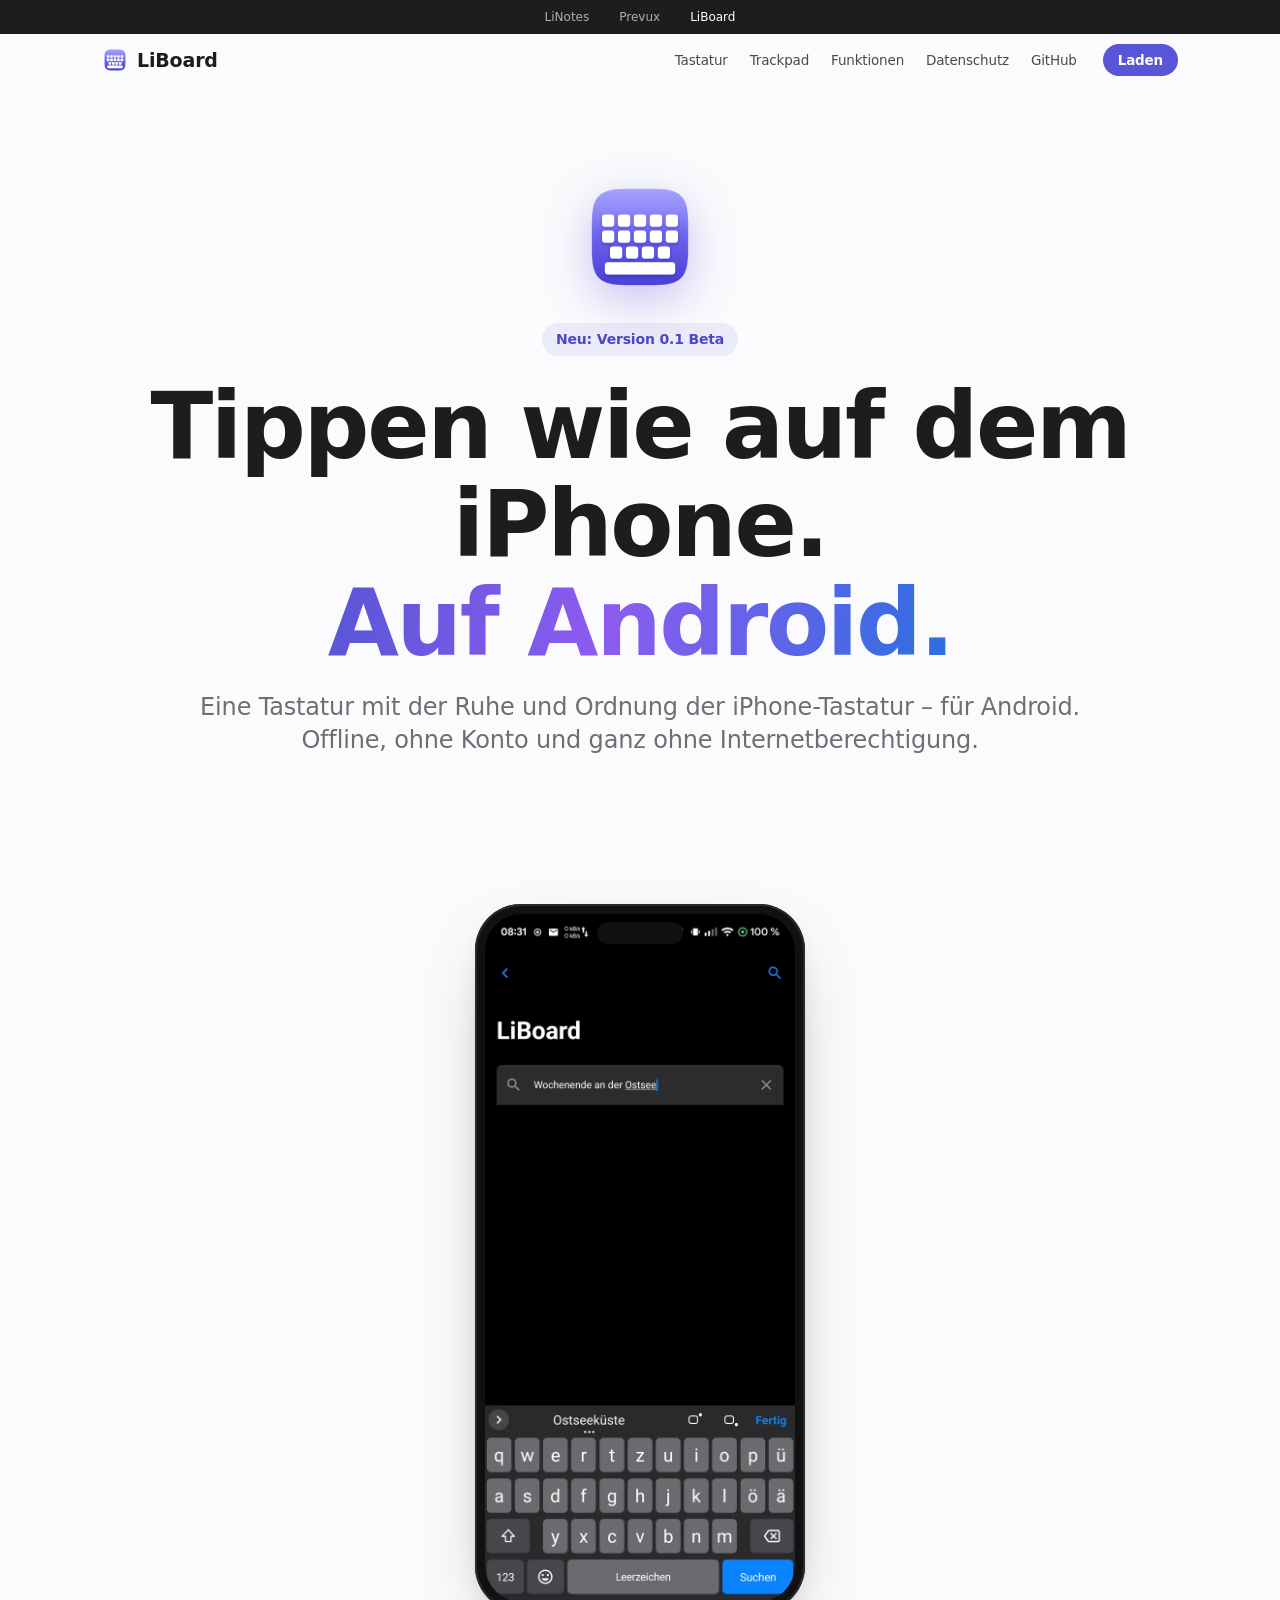
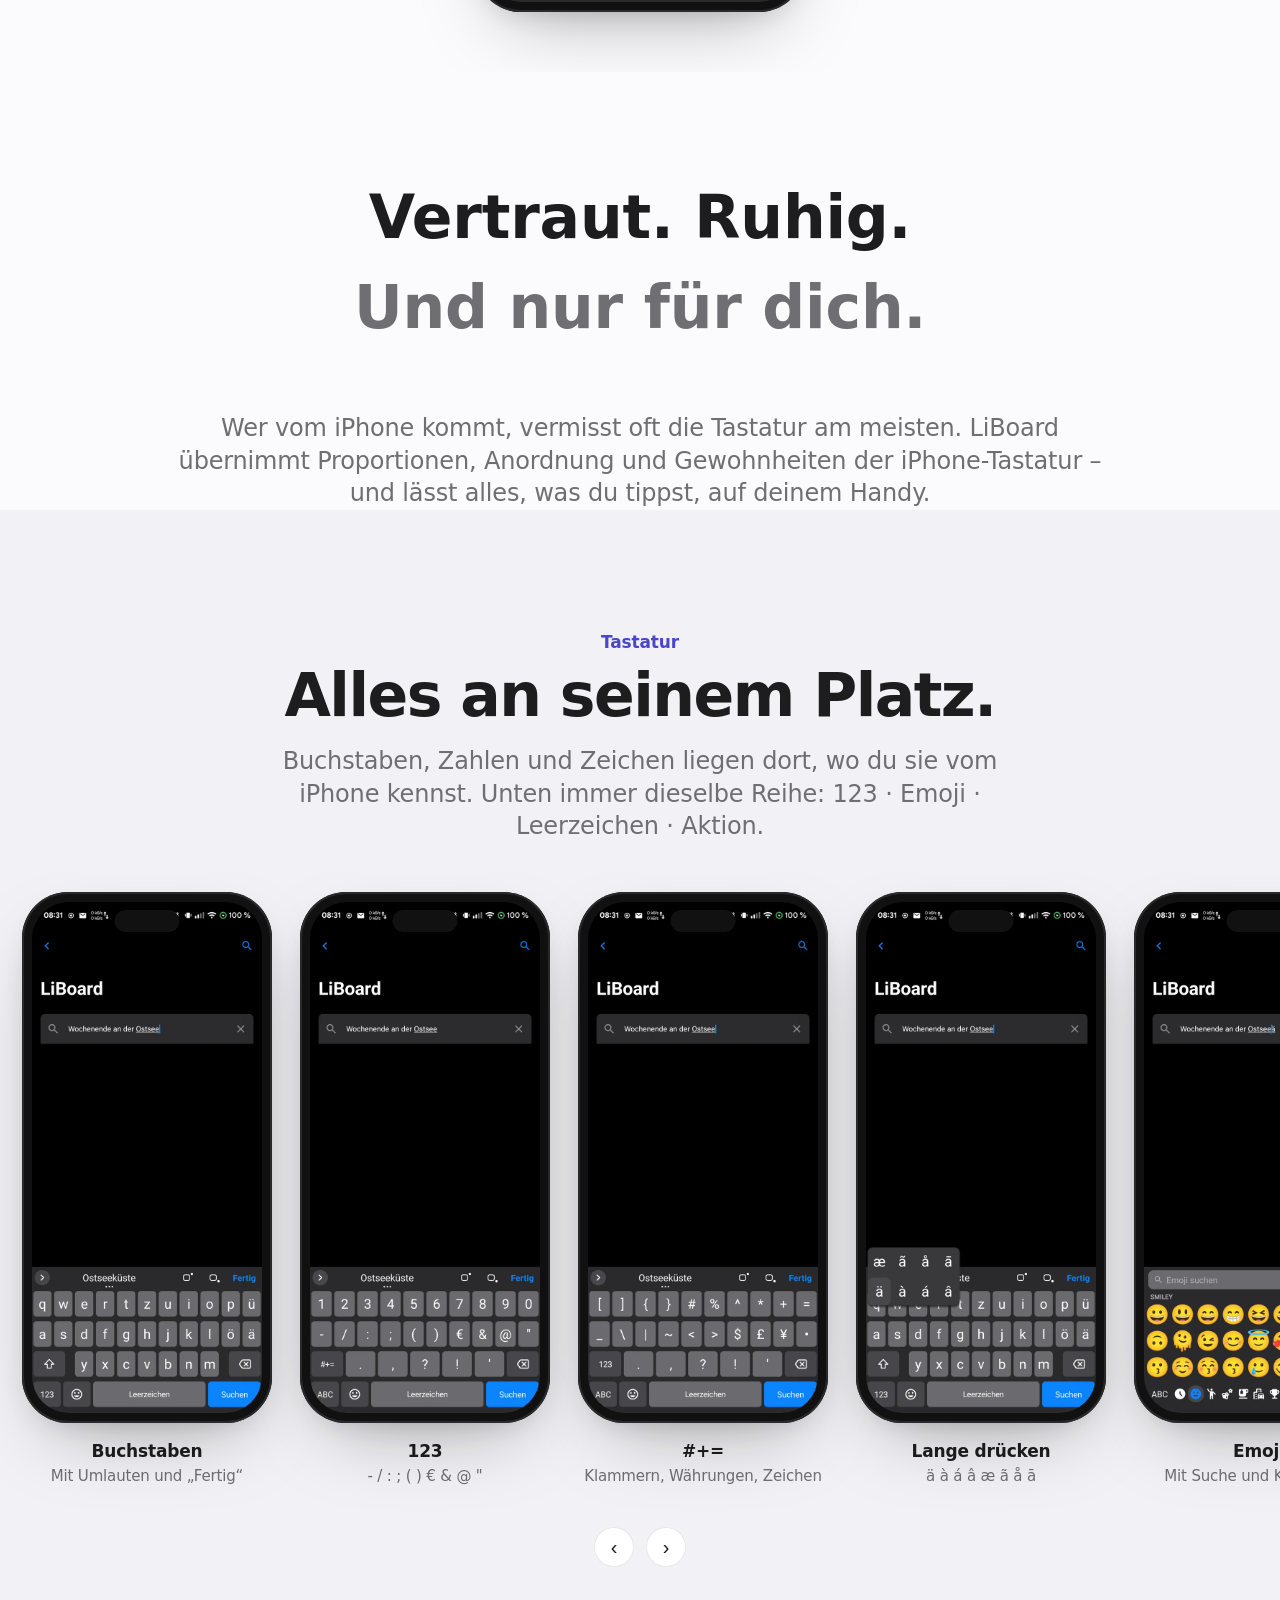
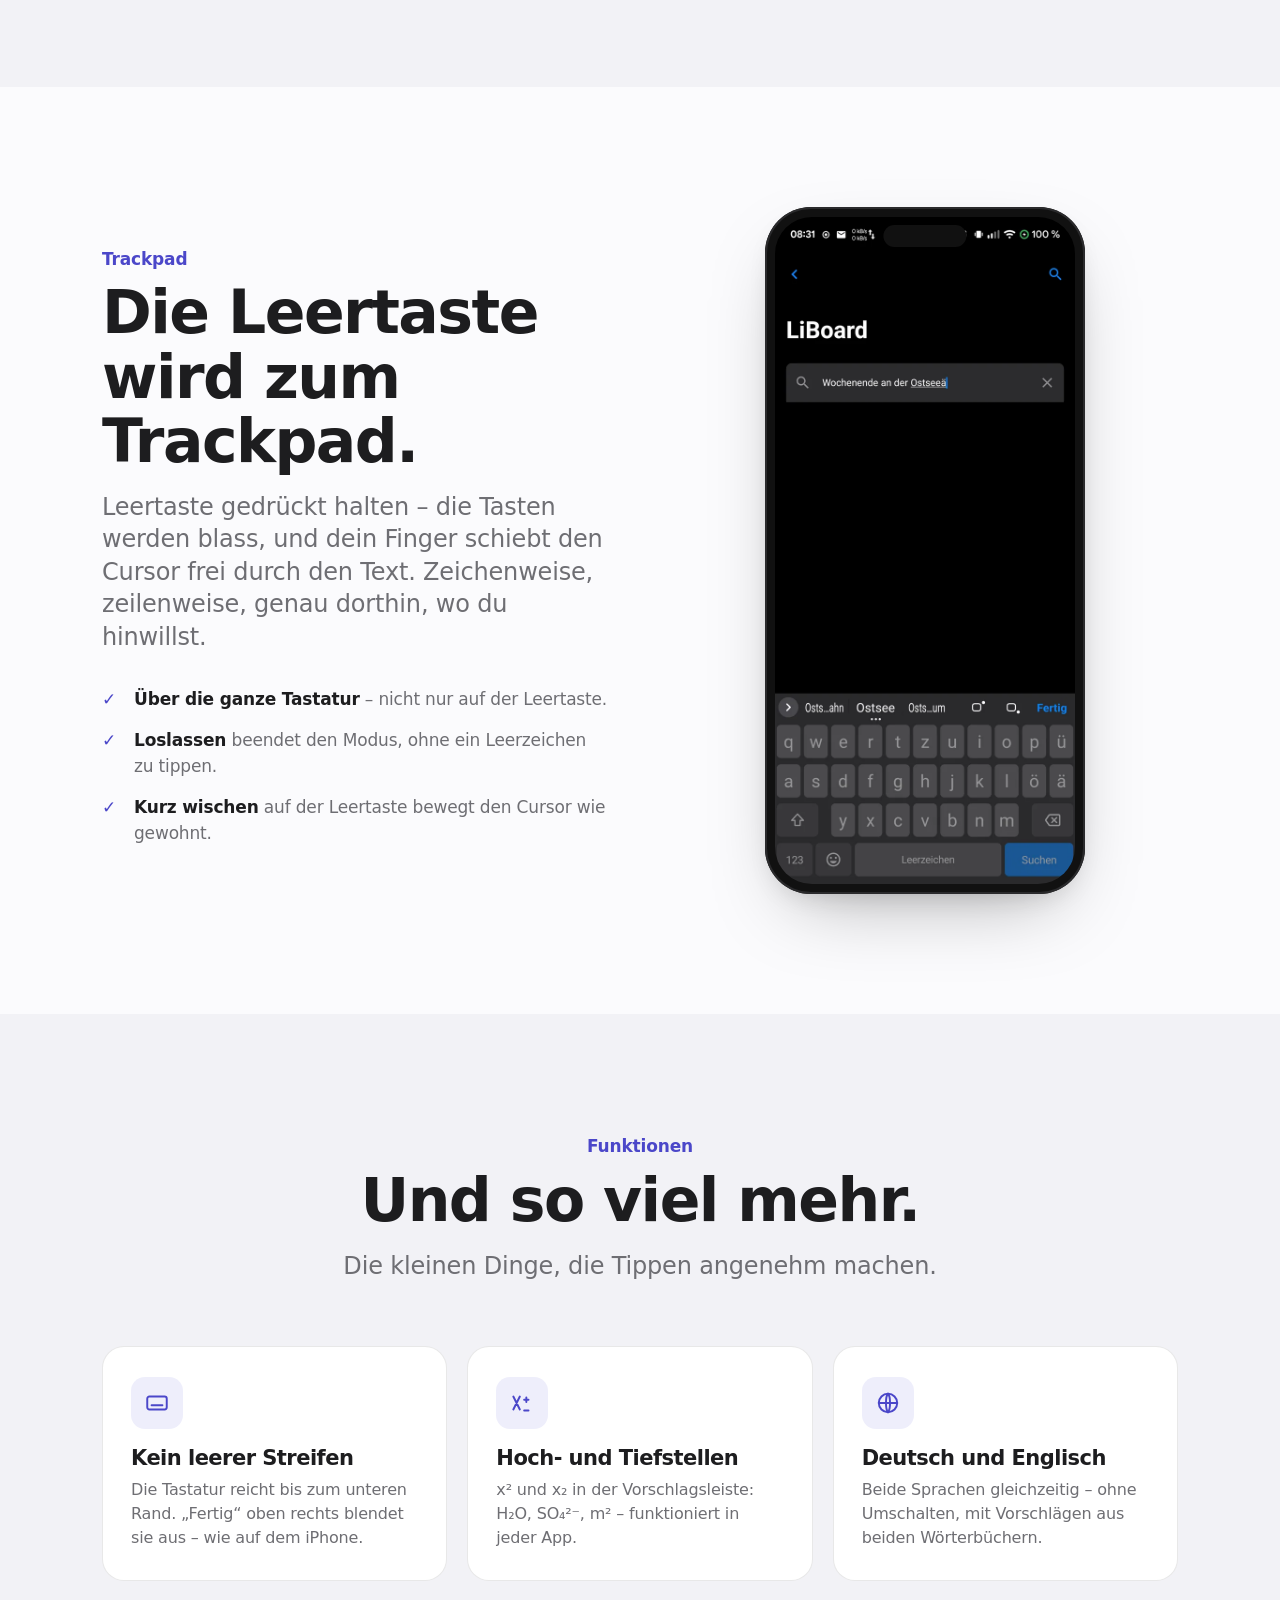
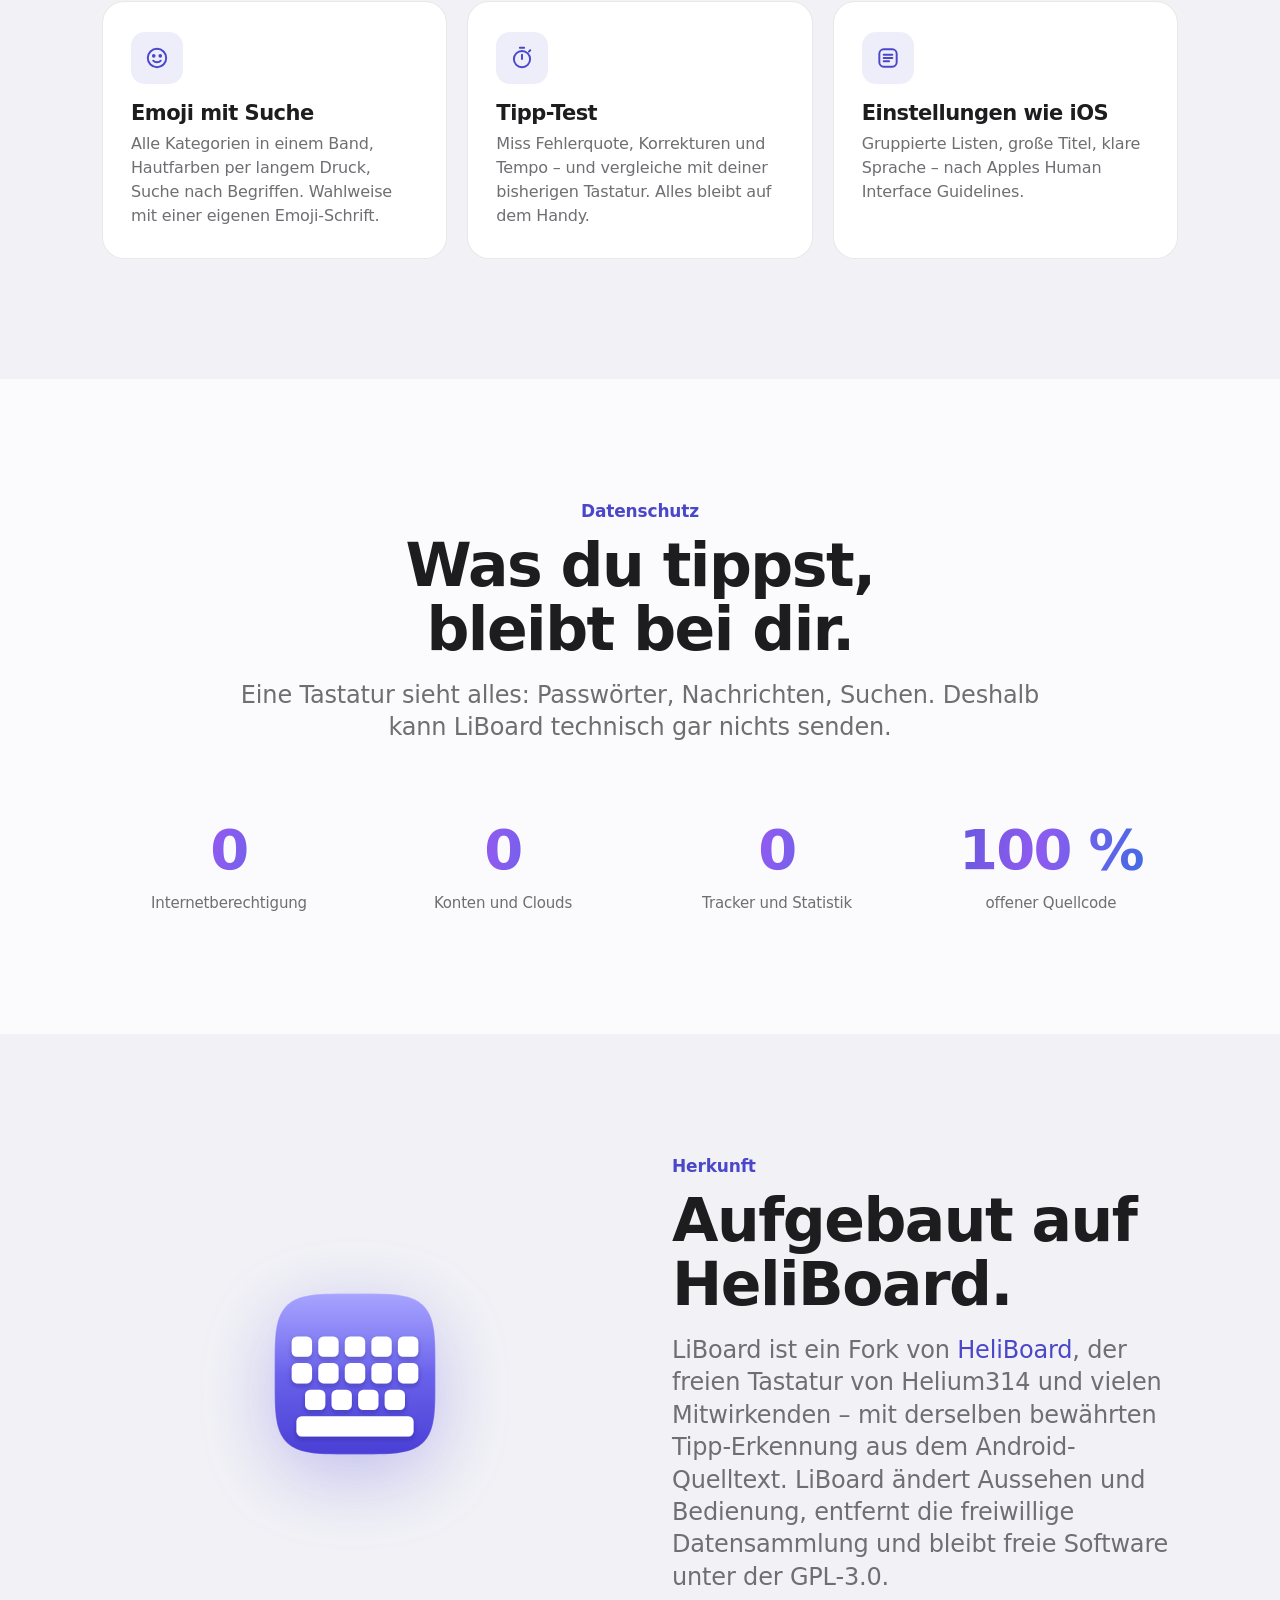
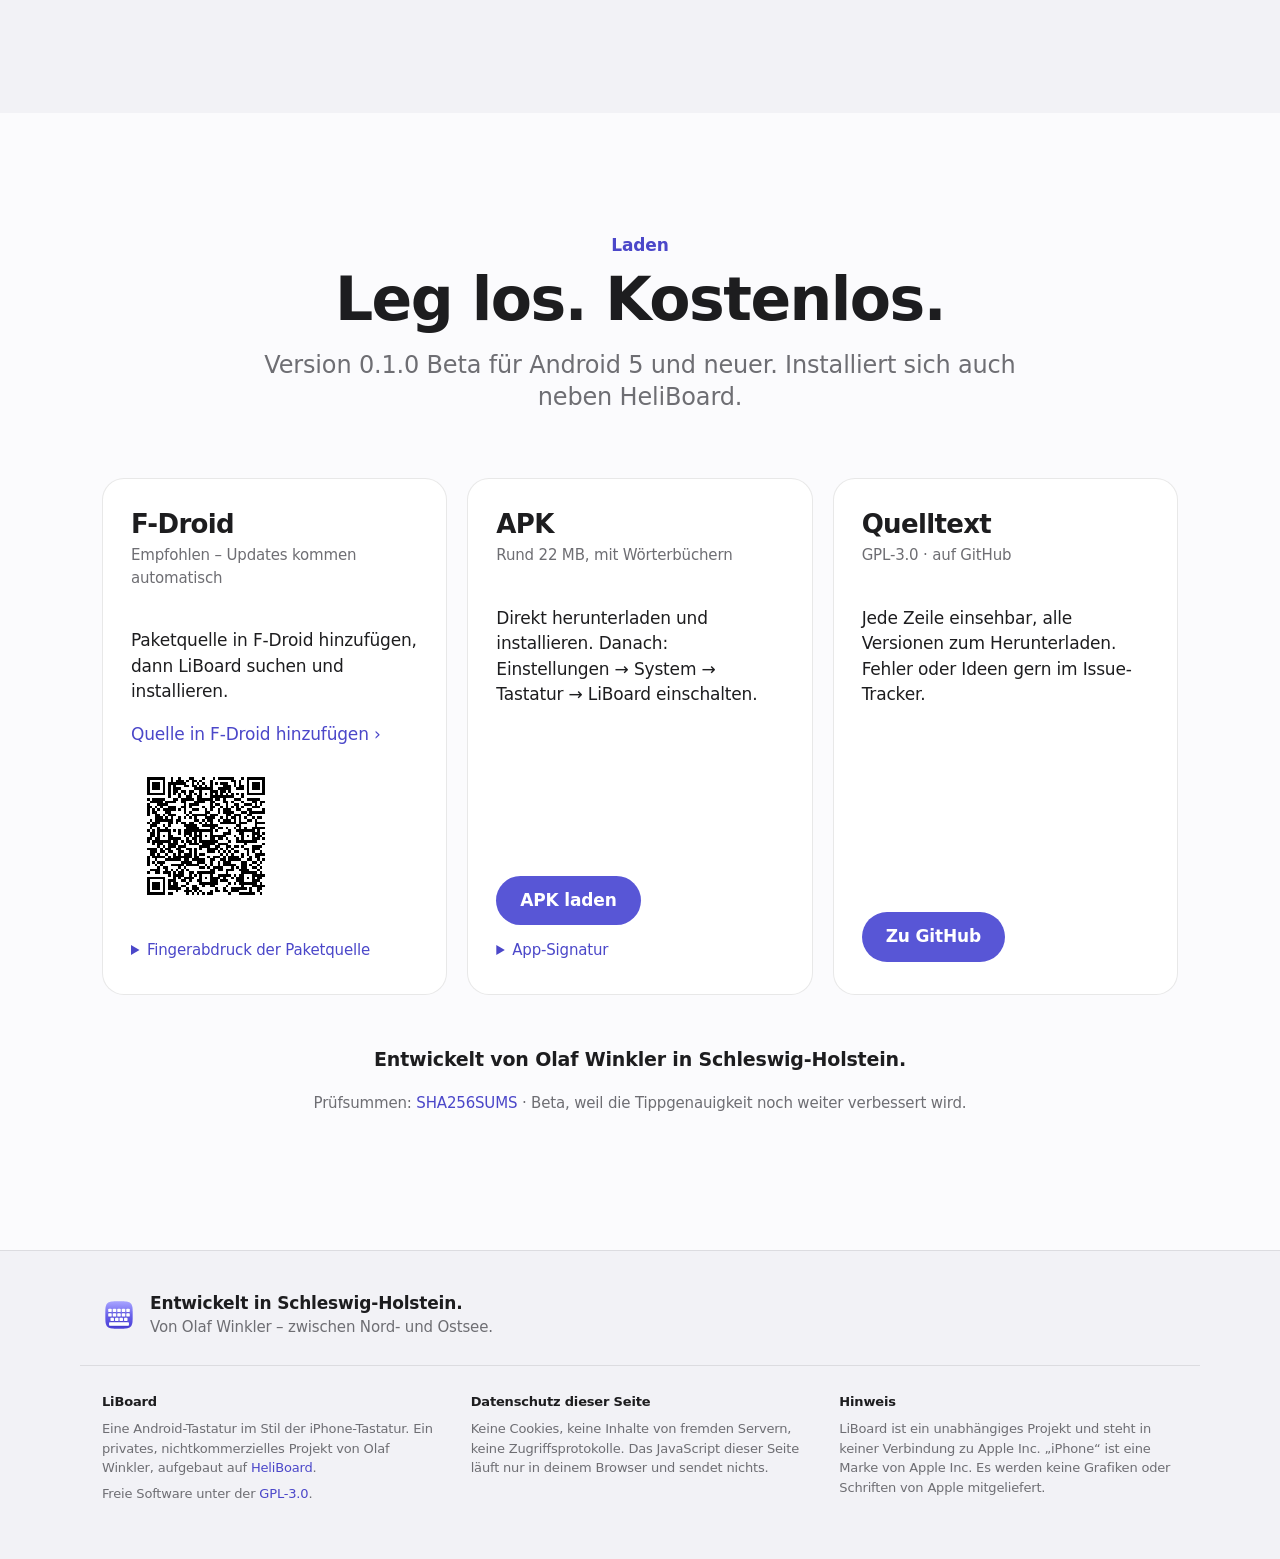
==== homepage/index.html @ 36385aca "Homepage liboard.goip.de im Stil von LiNotes/Prevux (App-Leiste, Karussell, Trackpad, Datenschutz, H" ====
<!doctype html>
<html lang="de">
<head>
<meta charset="utf-8">
<meta name="viewport" content="width=device-width, initial-scale=1, viewport-fit=cover">
<title>LiBoard – Tippen wie auf dem iPhone. Auf Android.</title>
<meta name="description" content="LiBoard ist eine Android-Tastatur im Stil der iPhone-Tastatur: ruhige Tasten, viele Varianten, Leertaste als Trackpad – offline, ohne Konto und ohne Internetberechtigung. Aufgebaut auf HeliBoard.">
<link rel="icon" href="liboard.svg" type="image/svg+xml">
<link rel="stylesheet" href="site.css">
</head>
<body>

<div class="apps">
  <div class="wrap">
    <a href="https://linotes.goip.de/">LiNotes</a>
    <a href="https://prevux.goip.de/">Prevux</a>
    <a href="https://liboard.goip.de/" aria-current="page">LiBoard</a>
  </div>
</div>

<header class="nav">
  <div class="wrap">
    <a class="brand" href="#"><img src="liboard.svg" alt="">LiBoard</a>
    <nav class="links">
      <a href="#tastatur">Tastatur</a>
      <a href="#trackpad">Trackpad</a>
      <a href="#funktionen">Funktionen</a>
      <a href="#datenschutz">Datenschutz</a>
      <a href="https://github.com/veritasX1/LiBoard">GitHub</a>
    </nav>
    <a class="btn small cta" href="#laden">Laden</a>
  </div>
</header>

<main>

<!-- HERO -->
<section class="hero">
  <div class="wrap">
    <img class="app-icon reveal" src="liboard.svg" alt="LiBoard-Symbol" width="120" height="120">
    <span class="badge reveal">Neu: Version 0.1 Beta</span>
    <h1 class="display reveal d1">Tippen wie auf dem iPhone.<br><span class="gradient-text">Auf Android.</span></h1>
    <p class="lead reveal d2">Eine Tastatur mit der Ruhe und Ordnung der iPhone-Tastatur – für Android.<br>Offline, ohne Konto und ganz ohne Internetberechtigung.</p>
    <div class="actions reveal d3">
      <a class="btn" href="#laden">Kostenlos laden</a>
      <a class="btn ghost" href="#funktionen">Alle Funktionen</a>
    </div>
    <div class="solo-phone reveal">
      <div class="phone"><img src="img/abc.webp" alt="LiBoard mit Buchstaben, Vorschlagsleiste mit „Fertig“ und der unteren Reihe 123 · Emoji · Leerzeichen · Suchen" width="640" height="1422"></div>
    </div>
  </div>
</section>

<section class="wrap center" style="padding-top: 40px; max-width: 1000px">
  <p class="headline reveal">Vertraut. Ruhig.<br><span style="color: var(--muted)">Und nur für dich.</span></p>
  <p class="lead reveal d1">Wer vom iPhone kommt, vermisst oft die Tastatur am meisten. LiBoard übernimmt Proportionen, Anordnung und Gewohnheiten der iPhone-Tastatur – und lässt alles, was du tippst, auf deinem Handy.</p>
</section>

<!-- KEYBOARD PAGES -->
<section id="tastatur" class="alt">
  <div class="wrap section-head reveal" style="margin-bottom: 30px">
    <p class="eyebrow">Tastatur</p>
    <h2 class="headline">Alles an seinem Platz.</h2>
    <p class="lead">Buchstaben, Zahlen und Zeichen liegen dort, wo du sie vom iPhone kennst. Unten immer dieselbe Reihe: 123 · Emoji · Leerzeichen · Aktion.</p>
  </div>
  <div class="carousel" id="pages">
    <figure><div class="phone"><img src="img/abc.webp" alt="" loading="lazy"></div><figcaption>Buchstaben<span>Mit Umlauten und „Fertig“</span></figcaption></figure>
    <figure><div class="phone"><img src="img/num.webp" alt="" loading="lazy"></div><figcaption>123<span>- / : ; ( ) € &amp; @ "</span></figcaption></figure>
    <figure><div class="phone"><img src="img/sym.webp" alt="" loading="lazy"></div><figcaption>#+=<span>Klammern, Währungen, Zeichen</span></figcaption></figure>
    <figure><div class="phone"><img src="img/popup_a.webp" alt="" loading="lazy"></div><figcaption>Lange drücken<span>ä à á â æ ã å ā</span></figcaption></figure>
    <figure><div class="phone"><img src="img/emoji.webp" alt="" loading="lazy"></div><figcaption>Emoji<span>Mit Suche und Kategorien</span></figcaption></figure>
    <figure><div class="phone"><img src="img/settings.webp" alt="" loading="lazy"></div><figcaption>Einstellungen<span>Nach Apples Richtlinien</span></figcaption></figure>
  </div>
  <div class="carousel-nav" data-track="#pages"><button data-dir="-1" aria-label="Zurück">‹</button><button data-dir="1" aria-label="Weiter">›</button></div>
</section>

<!-- TRACKPAD -->
<section id="trackpad">
  <div class="wrap">
    <div class="split">
      <div class="reveal">
        <p class="eyebrow">Trackpad</p>
        <h2 class="headline">Die Leertaste<br>wird zum Trackpad.</h2>
        <p class="lead">Leertaste gedrückt halten – die Tasten werden blass, und dein Finger schiebt den Cursor frei durch den Text. Zeichenweise, zeilenweise, genau dorthin, wo du hinwillst.</p>
        <ul class="checks">
          <li><b>Über die ganze Tastatur</b> – nicht nur auf der Leertaste.</li>
          <li><b>Loslassen</b> beendet den Modus, ohne ein Leerzeichen zu tippen.</li>
          <li><b>Kurz wischen</b> auf der Leertaste bewegt den Cursor wie gewohnt.</li>
        </ul>
      </div>
      <div class="reveal d1" style="max-width: 320px; margin: 0 auto">
        <div class="phone"><img src="img/trackpad.webp" alt="Trackpad-Modus: die Tasten sind blass, der Cursor wird mit dem Finger bewegt" loading="lazy"></div>
      </div>
    </div>
  </div>
</section>

<!-- TILES -->
<section id="funktionen" class="alt">
  <div class="wrap">
    <div class="section-head reveal">
      <p class="eyebrow">Funktionen</p>
      <h2 class="headline">Und so viel mehr.</h2>
      <p class="lead">Die kleinen Dinge, die Tippen angenehm machen.</p>
    </div>
    <div class="tiles">
      <div class="tile reveal"><div class="icon"><svg viewBox="0 0 24 24" fill="none" stroke="currentColor" stroke-width="1.8" stroke-linecap="round" stroke-linejoin="round"><rect x="3" y="6" width="18" height="12" rx="2"/><path d="M7 14h10"/></svg></div><h3>Kein leerer Streifen</h3><p>Die Tastatur reicht bis zum unteren Rand. „Fertig“ oben rechts blendet sie aus – wie auf dem iPhone.</p></div>
      <div class="tile reveal d1"><div class="icon"><svg viewBox="0 0 24 24" fill="none" stroke="currentColor" stroke-width="1.8" stroke-linecap="round" stroke-linejoin="round"><path d="M4 18l6-12M10 18L4 6M14 9h4M16 7v4M14 19h4"/></svg></div><h3>Hoch- und Tiefstellen</h3><p>x² und x₂ in der Vorschlagsleiste: H₂O, SO₄²⁻, m² – funktioniert in jeder App.</p></div>
      <div class="tile reveal d2"><div class="icon"><svg viewBox="0 0 24 24" fill="none" stroke="currentColor" stroke-width="1.8" stroke-linecap="round" stroke-linejoin="round"><circle cx="12" cy="12" r="8.5"/><path d="M3.5 12h17M12 3.5c2.5 2.6 2.5 14.4 0 17M12 3.5c-2.5 2.6-2.5 14.4 0 17"/></svg></div><h3>Deutsch und Englisch</h3><p>Beide Sprachen gleichzeitig – ohne Umschalten, mit Vorschlägen aus beiden Wörterbüchern.</p></div>
      <div class="tile reveal"><div class="icon"><svg viewBox="0 0 24 24" fill="none" stroke="currentColor" stroke-width="1.8" stroke-linecap="round" stroke-linejoin="round"><circle cx="12" cy="12" r="8.5"/><path d="M8.5 14.5c1.8 2 5.2 2 7 0"/><circle cx="9" cy="10" r=".8" fill="currentColor"/><circle cx="15" cy="10" r=".8" fill="currentColor"/></svg></div><h3>Emoji mit Suche</h3><p>Alle Kategorien in einem Band, Hautfarben per langem Druck, Suche nach Begriffen. Wahlweise mit einer eigenen Emoji-Schrift.</p></div>
      <div class="tile reveal d1"><div class="icon"><svg viewBox="0 0 24 24" fill="none" stroke="currentColor" stroke-width="1.8" stroke-linecap="round" stroke-linejoin="round"><circle cx="12" cy="13" r="7.5"/><path d="M12 13V9M10 2.5h4M18.4 6.1l1.2-1.2"/></svg></div><h3>Tipp-Test</h3><p>Miss Fehlerquote, Korrekturen und Tempo – und vergleiche mit deiner bisherigen Tastatur. Alles bleibt auf dem Handy.</p></div>
      <div class="tile reveal d2"><div class="icon"><svg viewBox="0 0 24 24" fill="none" stroke="currentColor" stroke-width="1.8" stroke-linecap="round" stroke-linejoin="round"><rect x="4" y="4" width="16" height="16" rx="4"/><path d="M8 9h8M8 12h8M8 15h5"/></svg></div><h3>Einstellungen wie iOS</h3><p>Gruppierte Listen, große Titel, klare Sprache – nach Apples Human Interface Guidelines.</p></div>
    </div>
  </div>
</section>

<!-- PRIVACY -->
<section id="datenschutz">
  <div class="wrap">
    <div class="section-head reveal">
      <p class="eyebrow">Datenschutz</p>
      <h2 class="headline">Was du tippst,<br>bleibt bei dir.</h2>
      <p class="lead">Eine Tastatur sieht alles: Passwörter, Nachrichten, Suchen. Deshalb kann LiBoard technisch gar nichts senden.</p>
    </div>
    <div class="facts">
      <div class="reveal"><div class="num gradient-text">0</div><div class="lbl">Internetberechtigung</div></div>
      <div class="reveal d1"><div class="num gradient-text">0</div><div class="lbl">Konten und Clouds</div></div>
      <div class="reveal d2"><div class="num gradient-text">0</div><div class="lbl">Tracker und Statistik</div></div>
      <div class="reveal d3"><div class="num gradient-text">100 %</div><div class="lbl">offener Quellcode</div></div>
    </div>
  </div>
</section>

<!-- ORIGIN -->
<section class="alt">
  <div class="wrap">
    <div class="split reverse">
      <div class="reveal">
        <p class="eyebrow">Herkunft</p>
        <h2 class="headline">Aufgebaut auf<br>HeliBoard.</h2>
        <p class="lead">LiBoard ist ein Fork von <a href="https://github.com/HeliBorg/HeliBoard">HeliBoard</a>, der freien Tastatur von Helium314 und vielen Mitwirkenden – mit derselben bewährten Tipp-Erkennung aus dem Android-Quelltext. LiBoard ändert Aussehen und Bedienung, entfernt die freiwillige Datensammlung und bleibt freie Software unter der GPL-3.0.</p>
      </div>
      <div class="reveal d1 center"><img src="liboard.svg" alt="" width="200" height="200" style="margin: 0 auto; filter: drop-shadow(0 20px 40px rgba(74,63,214,.3))"></div>
    </div>
  </div>
</section>

<!-- DOWNLOAD -->
<section id="laden">
  <div class="wrap">
    <div class="section-head reveal">
      <p class="eyebrow">Laden</p>
      <h2 class="headline">Leg los. Kostenlos.</h2>
      <p class="lead">Version 0.1.0 Beta für Android 5 und neuer. Installiert sich auch neben HeliBoard.</p>
    </div>
    <div class="downloads">
      <div class="download reveal">
        <h3>F-Droid</h3>
        <div class="meta">Empfohlen – Updates kommen automatisch</div>
        <div class="grow">
          <p>Paketquelle in F-Droid hinzufügen, dann LiBoard suchen und installieren.</p>
          <a href="fdroidrepos://volkskamera.goip.de/fdroid/repo?fingerprint=8DA9DEF44C65856A1B098DB7BF876D48514997EF17C7256E23E91EAC6C486500">Quelle in F-Droid hinzufügen ›</a>
          <img class="qr" src="fdroid-qr.svg" alt="QR-Code der F-Droid-Paketquelle">
        </div>
        <details><summary>Fingerabdruck der Paketquelle</summary>
          <p><code style="word-break: break-all">8DA9DEF44C65856A1B098DB7BF876D48514997EF17C7256E23E91EAC6C486500</code></p>
        </details>
      </div>
      <div class="download reveal d1">
        <h3>APK</h3>
        <div class="meta">Rund 22 MB, mit Wörterbüchern</div>
        <div class="grow">
          <p>Direkt herunterladen und installieren. Danach: Einstellungen → System → Tastatur → LiBoard einschalten.</p>
        </div>
        <a class="btn" href="download/LiBoard-0.1.0.apk">APK laden</a>
        <details><summary>App-Signatur</summary>
          <p>SHA-256: <code style="word-break: break-all">fdf9c1947bb6b0b5d571ccac64b3bc1ae7ab3367a38dc0927f9d42bcdb1f946a</code></p>
        </details>
      </div>
      <div class="download reveal d2">
        <h3>Quelltext</h3>
        <div class="meta">GPL-3.0 · auf GitHub</div>
        <div class="grow">
          <p>Jede Zeile einsehbar, alle Versionen zum Herunterladen. Fehler oder Ideen gern im Issue-Tracker.</p>
        </div>
        <a class="btn" href="https://github.com/veritasX1/LiBoard">Zu GitHub</a>
      </div>
    </div>
    <p class="center reveal" style="margin-top: 50px; font-size: 19px; font-weight: 600">Entwickelt von Olaf Winkler in Schleswig-Holstein.</p>
    <p class="center" style="margin-top: 10px; color: var(--muted); font-size: 15px">Prüfsummen: <a href="download/SHA256SUMS">SHA256SUMS</a> · Beta, weil die Tippgenauigkeit noch weiter verbessert wird.</p>
  </div>
</section>

</main>

<footer>
  <div class="wrap made">
    <img src="liboard.svg" alt="" width="34" height="34">
    <p><b>Entwickelt in Schleswig-Holstein.</b><br>Von Olaf Winkler – zwischen Nord- und Ostsee.</p>
  </div>
  <div class="wrap cols">
    <div>
      <h4>LiBoard</h4>
      <p>Eine Android-Tastatur im Stil der iPhone-Tastatur. Ein privates, nichtkommerzielles Projekt von Olaf Winkler, aufgebaut auf <a href="https://github.com/HeliBorg/HeliBoard">HeliBoard</a>.</p>
      <p>Freie Software unter der <a href="https://github.com/veritasX1/LiBoard/blob/main/LICENSE">GPL-3.0</a>.</p>
    </div>
    <div>
      <h4>Datenschutz dieser Seite</h4>
      <p>Keine Cookies, keine Inhalte von fremden Servern, keine Zugriffsprotokolle. Das JavaScript dieser Seite läuft nur in deinem Browser und sendet nichts.</p>
    </div>
    <div>
      <h4>Hinweis</h4>
      <p>LiBoard ist ein unabhängiges Projekt und steht in keiner Verbindung zu Apple Inc. „iPhone“ ist eine Marke von Apple Inc. Es werden keine Grafiken oder Schriften von Apple mitgeliefert.</p>
    </div>
  </div>
</footer>

<script src="site.js"></script>
</body>
</html>
---- homepage/site.css ----
/* LiBoard – website. System fonts only, nothing loaded from other servers. */
:root {
  --bg: #fbfbfd;
  --bg-alt: #f2f2f6;
  --card: #ffffff;
  --text: #1d1d1f;
  --muted: #6e6e73;
  --line: rgba(0, 0, 0, 0.09);
  --accent: #5856d6;
  --accent-text: #4b47c9;
  --accent-soft: rgba(88, 86, 214, 0.1);
  --on-accent: #ffffff;
  --shadow: 0 30px 80px -30px rgba(0, 0, 0, 0.35), 0 10px 30px -15px rgba(0, 0, 0, 0.2);
  --radius: 22px;
  --nav: rgba(251, 251, 253, 0.72);
  --font: -apple-system, BlinkMacSystemFont, "SF Pro Display", "Segoe UI", Ubuntu, Cantarell, "Noto Sans", system-ui, sans-serif;
  --mono: ui-monospace, "SF Mono", "Ubuntu Mono", "DejaVu Sans Mono", Menlo, monospace;
  color-scheme: light;
}
@media (prefers-color-scheme: dark) {
  :root {
    --bg: #000000;
    --bg-alt: #101012;
    --card: #1c1c1e;
    --text: #f5f5f7;
    --muted: #a1a1a6;
    --line: rgba(255, 255, 255, 0.12);
    --accent: #6e6bff;
    --accent-text: #9d9bff;
    --accent-soft: rgba(125, 122, 255, 0.16);
    --shadow: 0 30px 80px -30px rgba(0, 0, 0, 0.9), 0 10px 30px -15px rgba(0, 0, 0, 0.6);
    --nav: rgba(16, 16, 18, 0.72);
    color-scheme: dark;
  }
}

* { box-sizing: border-box; }
html { scroll-behavior: smooth; scroll-padding-top: 64px; }
body {
  margin: 0;
  background: var(--bg);
  color: var(--text);
  font: 17px/1.5 var(--font);
  letter-spacing: -0.01em;
  -webkit-font-smoothing: antialiased;
  overflow-x: hidden;
}
img { max-width: 100%; height: auto; display: block; }
a { color: var(--accent-text); text-decoration: none; }
a:hover { text-decoration: underline; }
code, pre, kbd { font-family: var(--mono); }
.wrap { max-width: 1120px; margin: 0 auto; padding: 0 22px; }
.narrow { max-width: 760px; margin: 0 auto; padding: 0 22px; }
.center { text-align: center; }

/* --- app strip (same on every app page) --- */
.apps { background: #1d1d1f; font-size: 12px; letter-spacing: 0; }
.apps .wrap { display: flex; justify-content: center; gap: 30px; height: 34px; align-items: center; }
.apps a { color: #d2d2d7; opacity: 0.8; }
.apps a:hover { opacity: 1; text-decoration: none; color: #fff; }
.apps a[aria-current] { color: #fff; opacity: 1; }

/* --- navigation --- */
.nav {
  position: sticky; top: 0; z-index: 50;
  background: var(--nav);
  backdrop-filter: saturate(180%) blur(20px);
  -webkit-backdrop-filter: saturate(180%) blur(20px);
  border-bottom: 1px solid transparent;
  transition: border-color 0.3s;
}
.nav.scrolled { border-bottom-color: var(--line); }
.nav .wrap { display: flex; align-items: center; gap: 26px; height: 52px; }
.nav .brand { display: flex; align-items: center; gap: 9px; font-weight: 600; color: var(--text); font-size: 19px; }
.nav .brand img { width: 26px; height: 26px; }
.nav .links { display: flex; gap: 22px; margin-left: auto; font-size: 13.5px; }
.nav .links a { color: var(--text); opacity: 0.8; }
.nav .links a:hover, .nav .links a.active { opacity: 1; text-decoration: none; color: var(--accent-text); }
.nav .cta { font-size: 13.5px; }
@media (max-width: 760px) { .nav .links { display: none; } .nav .cta { margin-left: auto; } }

/* --- buttons --- */
.btn {
  display: inline-flex; align-items: center; gap: 8px;
  padding: 12px 24px; border-radius: 980px;
  background: var(--accent); color: var(--on-accent); font-weight: 600; font-size: 17px;
  transition: transform 0.2s, filter 0.2s;
}
.btn:hover { text-decoration: none; filter: brightness(1.06); transform: translateY(-1px); }
.btn.small { padding: 6px 15px; font-size: 13.5px; }
.btn.ghost { background: transparent; color: var(--accent-text); box-shadow: inset 0 0 0 1.5px var(--accent); }
.link-arrow::after { content: " ›"; }

/* --- type --- */
.eyebrow { color: var(--accent-text); font-weight: 600; font-size: 17px; margin: 0 0 8px; }
h1, h2, h3 { letter-spacing: -0.025em; line-height: 1.07; margin: 0; }
.display { font-size: clamp(44px, 7.4vw, 92px); font-weight: 700; }
.headline { font-size: clamp(34px, 5vw, 60px); font-weight: 700; }
.title { font-size: clamp(26px, 3.2vw, 40px); font-weight: 700; }
.lead { font-size: clamp(19px, 2vw, 24px); color: var(--muted); line-height: 1.35; margin: 18px 0 0; font-weight: 500; }
.gradient-text {
  background: linear-gradient(100deg, #5856d6 0%, #8e5bf0 45%, #2b6fe0 100%);
  -webkit-background-clip: text; background-clip: text; color: transparent;
}

/* --- sections --- */
section { padding: 120px 0; }
section.alt { background: var(--bg-alt); }
.section-head { max-width: 820px; margin: 0 auto 64px; text-align: center; }

/* --- hero --- */
.hero { padding: 90px 0 40px; text-align: center; overflow: hidden; }
.hero .badge {
  display: inline-block; padding: 6px 14px; border-radius: 980px; font-size: 14px; font-weight: 600;
  background: var(--accent-soft); color: var(--accent-text); margin-bottom: 22px;
}
.hero .actions { display: flex; gap: 14px; justify-content: center; flex-wrap: wrap; margin-top: 34px; }
.hero-stage { position: relative; margin: 70px auto 0; max-width: 1080px; padding-bottom: 40px; }
.hero-stage .window { transform: perspective(2400px) rotateX(var(--tilt, 8deg)) scale(var(--scale, 0.96)); transform-origin: 50% 0; transition: transform 0.1s linear; }
.hero-stage .phone { position: absolute; right: -2%; bottom: -10px; width: 23%; min-width: 150px; }

/* --- device frames --- */
.window {
  border-radius: 14px; overflow: hidden; box-shadow: var(--shadow);
  border: 1px solid var(--line); background: var(--card);
}
.phone {
  border-radius: 46px; padding: 10px; background: #111;
  box-shadow: var(--shadow), inset 0 0 0 2px #2a2a2c;
}
.phone img { border-radius: 37px; width: 100%; }
.phone::before {
  content: ""; position: absolute; left: 50%; top: 18px; width: 26%; height: 22px; transform: translateX(-50%);
  background: #111; border-radius: 20px; z-index: 2;
}
.phone { position: relative; }

/* --- reveal animation --- */
.reveal { opacity: 0; transform: translateY(40px); transition: opacity 0.9s cubic-bezier(.2,.7,.2,1), transform 0.9s cubic-bezier(.2,.7,.2,1); }
.reveal.in { opacity: 1; transform: none; }
.reveal.d1 { transition-delay: 0.08s; } .reveal.d2 { transition-delay: 0.16s; } .reveal.d3 { transition-delay: 0.24s; }
@media (prefers-reduced-motion: reduce) { .reveal { opacity: 1; transform: none; transition: none; } .hero-stage .window { transform: none !important; } }

/* --- story: sticky picture, text steps --- */
.story { display: grid; grid-template-columns: 0.85fr 1.15fr; gap: 60px; align-items: start; }
.story .steps .step { min-height: 70vh; display: flex; flex-direction: column; justify-content: center; opacity: 0.28; transition: opacity 0.5s; }
.story .steps .step.active { opacity: 1; }
.story .steps .step h3 { font-size: clamp(26px, 3vw, 36px); margin-bottom: 14px; }
.story .steps .step p { color: var(--muted); font-size: 19px; margin: 0; }
.story .stage { position: sticky; top: 14vh; height: 72vh; display: flex; align-items: center; }
.story .stage .frames { position: relative; width: 100%; aspect-ratio: 16 / 10; }
.story .stage .window { position: absolute; inset: 0; opacity: 0; transform: scale(0.97); transition: opacity 0.6s, transform 0.6s; }
.story .stage .window.show { opacity: 1; transform: none; }
.story .stage .window img { width: 100%; height: 100%; object-fit: cover; object-position: top left; }
@media (max-width: 900px) {
  .story { grid-template-columns: 1fr; }
  .story .stage { display: none; }
  .story .steps .step { min-height: 0; opacity: 1; padding: 30px 0; }
  .story .steps .step .mobile-shot { display: block; margin-top: 22px; }
}
.story .mobile-shot { display: none; }

/* --- tiles --- */
.tiles { display: grid; grid-template-columns: repeat(3, 1fr); gap: 20px; }
.tile {
  background: var(--card); border-radius: var(--radius); padding: 30px 28px; border: 1px solid var(--line);
  transition: transform 0.35s, box-shadow 0.35s;
}
.tile:hover { transform: translateY(-4px); box-shadow: var(--shadow); }
.tile .icon { font-size: 30px; line-height: 1; margin-bottom: 18px; display: inline-flex; width: 52px; height: 52px; border-radius: 14px; align-items: center; justify-content: center; background: var(--accent-soft); }
.tile h3 { font-size: 21px; margin-bottom: 8px; }
.tile p { color: var(--muted); margin: 0; font-size: 16px; }
.tile.wide { grid-column: span 2; }
@media (max-width: 900px) { .tiles { grid-template-columns: 1fr 1fr; } }
@media (max-width: 600px) { .tiles { grid-template-columns: 1fr; } .tile.wide { grid-column: auto; } }

/* --- segmented control + showcase --- */
.segmented { display: inline-flex; padding: 4px; border-radius: 980px; background: var(--card); border: 1px solid var(--line); gap: 2px; flex-wrap: wrap; justify-content: center; }
.segmented button {
  border: 0; background: transparent; color: var(--text); font: 600 15px var(--font); padding: 9px 18px; border-radius: 980px; cursor: pointer;
  transition: background 0.25s, color 0.25s;
}
.segmented button.on { background: var(--accent); color: var(--on-accent); }
.showcase { display: grid; grid-template-columns: 1fr 260px; gap: 40px; align-items: end; margin-top: 46px; }
.showcase .caption { grid-column: 1 / -1; text-align: center; color: var(--muted); font-size: 18px; min-height: 2.8em; }
.showcase .window, .showcase .phone { transition: opacity 0.35s; }
.showcase.fading .window, .showcase.fading .phone { opacity: 0; }
@media (max-width: 800px) { .showcase { grid-template-columns: 1fr; } .showcase .phone { width: 60%; margin: 0 auto; } }

/* --- carousel of phone screens --- */
.carousel { display: flex; gap: 28px; overflow-x: auto; scroll-snap-type: x mandatory; padding: 20px 22px 40px; scrollbar-width: none; }
.carousel::-webkit-scrollbar { display: none; }
.carousel figure { flex: 0 0 250px; margin: 0; scroll-snap-align: center; text-align: center; }
.carousel figcaption { margin-top: 16px; font-weight: 600; }
.carousel figcaption span { display: block; font-weight: 400; color: var(--muted); font-size: 15px; }
.carousel-nav { display: flex; justify-content: center; gap: 12px; }
.carousel-nav button {
  width: 40px; height: 40px; border-radius: 50%; border: 0; background: var(--card); color: var(--text); font-size: 20px; cursor: pointer;
  box-shadow: inset 0 0 0 1px var(--line);
}

/* --- split feature --- */
.split { display: grid; grid-template-columns: 1fr 1fr; gap: 64px; align-items: center; }
.split.reverse > :first-child { order: 2; }
.split ul.checks { list-style: none; padding: 0; margin: 26px 0 0; }
.split ul.checks li { padding: 8px 0 8px 32px; position: relative; color: var(--muted); }
.split ul.checks li b { color: var(--text); font-weight: 600; }
.split ul.checks li::before { content: "✓"; position: absolute; left: 0; color: var(--accent-text); font-weight: 700; }
@media (max-width: 900px) { .split { grid-template-columns: 1fr; gap: 40px; } .split.reverse > :first-child { order: 0; } }

/* --- privacy numbers --- */
.facts { display: grid; grid-template-columns: repeat(4, 1fr); gap: 20px; text-align: center; margin-top: 60px; }
.facts .num { font-size: clamp(36px, 4.4vw, 56px); font-weight: 700; letter-spacing: -0.03em; }
.facts .lbl { color: var(--muted); font-size: 15px; }
@media (max-width: 700px) { .facts { grid-template-columns: 1fr 1fr; } }

/* --- download cards --- */
.downloads { display: grid; grid-template-columns: repeat(3, 1fr); gap: 20px; }
.download { min-width: 0; background: var(--card); border: 1px solid var(--line); border-radius: var(--radius); padding: 32px 28px; display: flex; flex-direction: column; }
.download h3 { font-size: 26px; margin-bottom: 6px; }
.download .meta { color: var(--muted); font-size: 15px; margin-bottom: 22px; }
.download .grow { flex: 1; }
.download .btn { align-self: flex-start; margin-top: 18px; }
.download details { margin-top: 14px; color: var(--muted); font-size: 15px; }
.download details summary { cursor: pointer; color: var(--accent-text); }
.download .qr { width: 150px; margin: 14px 0; background: #fff; padding: 8px; border-radius: 12px; }
@media (max-width: 900px) { .downloads { grid-template-columns: 1fr; } }

/* --- code / terminal --- */
.terminal {
  position: relative; background: #1c1c1e; color: #f5f5f7; border-radius: 14px; overflow: hidden;
  box-shadow: var(--shadow); font: 14.5px/1.6 var(--mono); margin: 22px 0;
}
.terminal .bar { display: flex; gap: 7px; padding: 12px 14px; background: #2c2c2e; }
.terminal .bar i { width: 12px; height: 12px; border-radius: 50%; background: #ff5f57; }
.terminal .bar i:nth-child(2) { background: #febc2e; } .terminal .bar i:nth-child(3) { background: #28c840; }
.terminal .bar span { margin-left: 10px; color: #a1a1a6; font-size: 12.5px; font-family: var(--font); }
.terminal pre { margin: 0; padding: 18px 20px; overflow-x: auto; white-space: pre; }
.terminal .p { color: #9d9bff; } .terminal .ok { color: #30d158; } .terminal .dim { color: #8e8e93; } .terminal .b { font-weight: 700; color: #fff; }
.copy {
  position: absolute; right: 10px; top: 6px; border: 0; border-radius: 8px; padding: 4px 10px; font: 600 12.5px var(--font);
  background: rgba(255, 255, 255, 0.12); color: #fff; cursor: pointer;
}
.copy.done { background: #30d158; color: #000; }
code.inline { background: var(--accent-soft); padding: 1px 6px; border-radius: 6px; font-size: 0.92em; }
kbd { font-size: 0.85em; padding: 2px 7px; border-radius: 6px; border: 1px solid var(--line); background: var(--card); box-shadow: 0 1px 0 var(--line); }

/* --- docs pages (help, server) --- */
.docs { display: grid; grid-template-columns: 240px 1fr; gap: 56px; padding-top: 50px; padding-bottom: 100px; }
.docs nav.toc { position: sticky; top: 76px; align-self: start; max-height: calc(100vh - 100px); overflow-y: auto; font-size: 14.5px; }
.docs nav.toc .search { width: 100%; padding: 9px 12px; border-radius: 10px; border: 1px solid var(--line); background: var(--card); color: var(--text); font: 15px var(--font); margin-bottom: 16px; }
.docs nav.toc h4 { margin: 18px 0 6px; font-size: 12px; text-transform: uppercase; letter-spacing: 0.06em; color: var(--muted); }
.docs nav.toc a { display: block; padding: 5px 10px; border-radius: 8px; color: var(--text); opacity: 0.8; }
.docs nav.toc a:hover { background: var(--accent-soft); text-decoration: none; opacity: 1; }
.docs nav.toc a.active { background: var(--accent-soft); color: var(--accent-text); opacity: 1; font-weight: 600; }
.docs article h1 { font-size: clamp(38px, 5vw, 56px); margin-bottom: 14px; }
.docs article > .lead { margin-bottom: 40px; }
.docs article section { padding: 34px 0 30px; border-top: 1px solid var(--line); }
.docs article section:first-of-type { border-top: 0; }
.docs article h2 { font-size: 30px; margin-bottom: 14px; }
.docs article h3 { font-size: 20px; margin: 26px 0 8px; }
.docs article p, .docs article li { color: var(--muted); }
.docs article p b, .docs article li b { color: var(--text); }
.docs article ol, .docs article ul { padding-left: 22px; }
.docs article li { margin: 6px 0; }
.docs .shots { display: grid; grid-template-columns: 1fr 200px; gap: 26px; align-items: end; margin: 22px 0 8px; }
.docs .shots.single { grid-template-columns: 1fr; }
.docs .shots .phone { border-radius: 30px; padding: 6px; }
.docs .shots .phone img { border-radius: 25px; }
.docs .shots .phone::before { top: 11px; height: 14px; }
.docs .note { background: var(--accent-soft); border-radius: 14px; padding: 14px 18px; margin: 18px 0; color: var(--text); font-size: 16px; }
.docs .tag { display: inline-block; font-size: 12px; font-weight: 600; padding: 2px 8px; border-radius: 6px; background: var(--card); border: 1px solid var(--line); color: var(--muted); margin-right: 4px; vertical-align: 2px; }
.docs section.hidden { display: none; }
.docs .steps-list { counter-reset: step; list-style: none; padding: 0; }
.docs .steps-list > li { counter-increment: step; position: relative; padding: 4px 0 18px 54px; }
.docs .steps-list > li::before {
  content: counter(step); position: absolute; left: 0; top: 0; width: 36px; height: 36px; border-radius: 50%;
  background: var(--accent); color: var(--on-accent); font-weight: 700; display: flex; align-items: center; justify-content: center;
}
.docs .steps-list > li > b:first-child { display: block; color: var(--text); font-size: 19px; margin-bottom: 4px; }
@media (max-width: 900px) { .docs { grid-template-columns: 1fr; } .docs nav.toc { position: static; max-height: none; } .docs .shots { grid-template-columns: 1fr; } .docs .shots .phone { width: 60%; margin: 0 auto; } }

/* --- lightbox --- */
.zoomable { cursor: zoom-in; }
.lightbox {
  position: fixed; inset: 0; z-index: 100; background: rgba(0, 0, 0, 0.82); display: flex; align-items: center; justify-content: center;
  padding: 30px; opacity: 0; pointer-events: none; transition: opacity 0.25s; cursor: zoom-out;
}
.lightbox.open { opacity: 1; pointer-events: auto; }
.lightbox img { max-width: 100%; max-height: 100%; border-radius: 12px; box-shadow: 0 30px 90px rgba(0, 0, 0, 0.6); }

/* --- footer --- */
footer { background: var(--bg-alt); color: var(--muted); font-size: 13px; padding: 40px 0 50px; border-top: 1px solid var(--line); }
footer .made { display: flex; align-items: center; gap: 14px; padding-bottom: 26px; margin-bottom: 26px; border-bottom: 1px solid var(--line); }
footer .made p { margin: 0; font-size: 15px; color: var(--muted); }
footer .made b { color: var(--text); font-size: 17px; }
footer .cols { display: grid; grid-template-columns: repeat(3, 1fr); gap: 30px; }
footer h4 { color: var(--text); font-size: 13px; margin: 0 0 8px; }
footer p { margin: 0 0 6px; }
@media (max-width: 700px) { footer .cols { grid-template-columns: 1fr; } }

/* --- diagram (server page) --- */
.diagram { background: var(--card); border: 1px solid var(--line); border-radius: var(--radius); padding: 26px; margin: 22px 0; }
.diagram svg { width: 100%; height: auto; }
.diagram text { fill: var(--text); font: 600 14px var(--font); }
.diagram .sub { fill: var(--muted); font-weight: 400; font-size: 12.5px; }
.diagram .box { fill: var(--bg-alt); stroke: var(--line); }
.diagram .acc { fill: var(--accent-soft); stroke: var(--accent); }
.diagram .wire { stroke: var(--accent); stroke-width: 2; fill: none; stroke-dasharray: 6 6; animation: flow 1.2s linear infinite; }
@keyframes flow { to { stroke-dashoffset: -24; } }

/* window with an overlapping phone (like the hero) */
.duo { position: relative; padding: 0 9% 40px 0; }
.duo .phone { position: absolute; right: 0; bottom: 0; width: 21%; min-width: 120px; }
.showcase.duo-wrap { display: block; max-width: 1000px; margin-left: auto; margin-right: auto; }
.showcase.duo-wrap .caption { margin-top: 26px; }
.docs .shots > div:not(.window):not(.phone) { align-self: start; }
@media (max-width: 600px) {
  .phone { border-radius: 26px; padding: 5px; }
  .phone img { border-radius: 22px; }
  .phone::before { top: 9px; height: 10px; }
  .hero-stage .phone, .duo .phone { width: 30%; min-width: 0; }
  .hero-stage .phone { right: 0; bottom: 0; }
  section { padding: 80px 0; }
}

/* --- shared with Prevux: app icon in the hero, line symbols in tiles, shortcut table --- */
.hero .app-icon { width: 120px; height: 120px; margin: 0 auto 26px; filter: drop-shadow(0 14px 24px rgba(74, 63, 214, 0.3)); }
.tile .icon svg { width: 26px; height: 26px; color: var(--accent-text); }
.install { display: grid; grid-template-columns: 1.25fr 0.75fr; gap: 20px; }
.install .download .btn { margin-top: 8px; }
table.keys { width: 100%; border-collapse: collapse; font-size: 15.5px; }
table.keys td { padding: 9px 0; border-bottom: 1px solid var(--line); vertical-align: top; color: var(--muted); }
table.keys td:last-child { text-align: right; white-space: nowrap; padding-left: 12px; }
table.keys tr:last-child td { border-bottom: 0; }
.download .note { background: var(--accent-soft); border-radius: 14px; padding: 14px 18px; margin: 18px 0 0; color: var(--text); font-size: 16px; }
@media (max-width: 900px) { .install { grid-template-columns: 1fr; } }

/* --- LiBoard: a phone on its own in the hero (no window next to it) --- */
.solo-phone { max-width: 330px; margin: 64px auto 0; padding-bottom: 20px; }
@media (max-width: 600px) { .solo-phone { max-width: 260px; } }
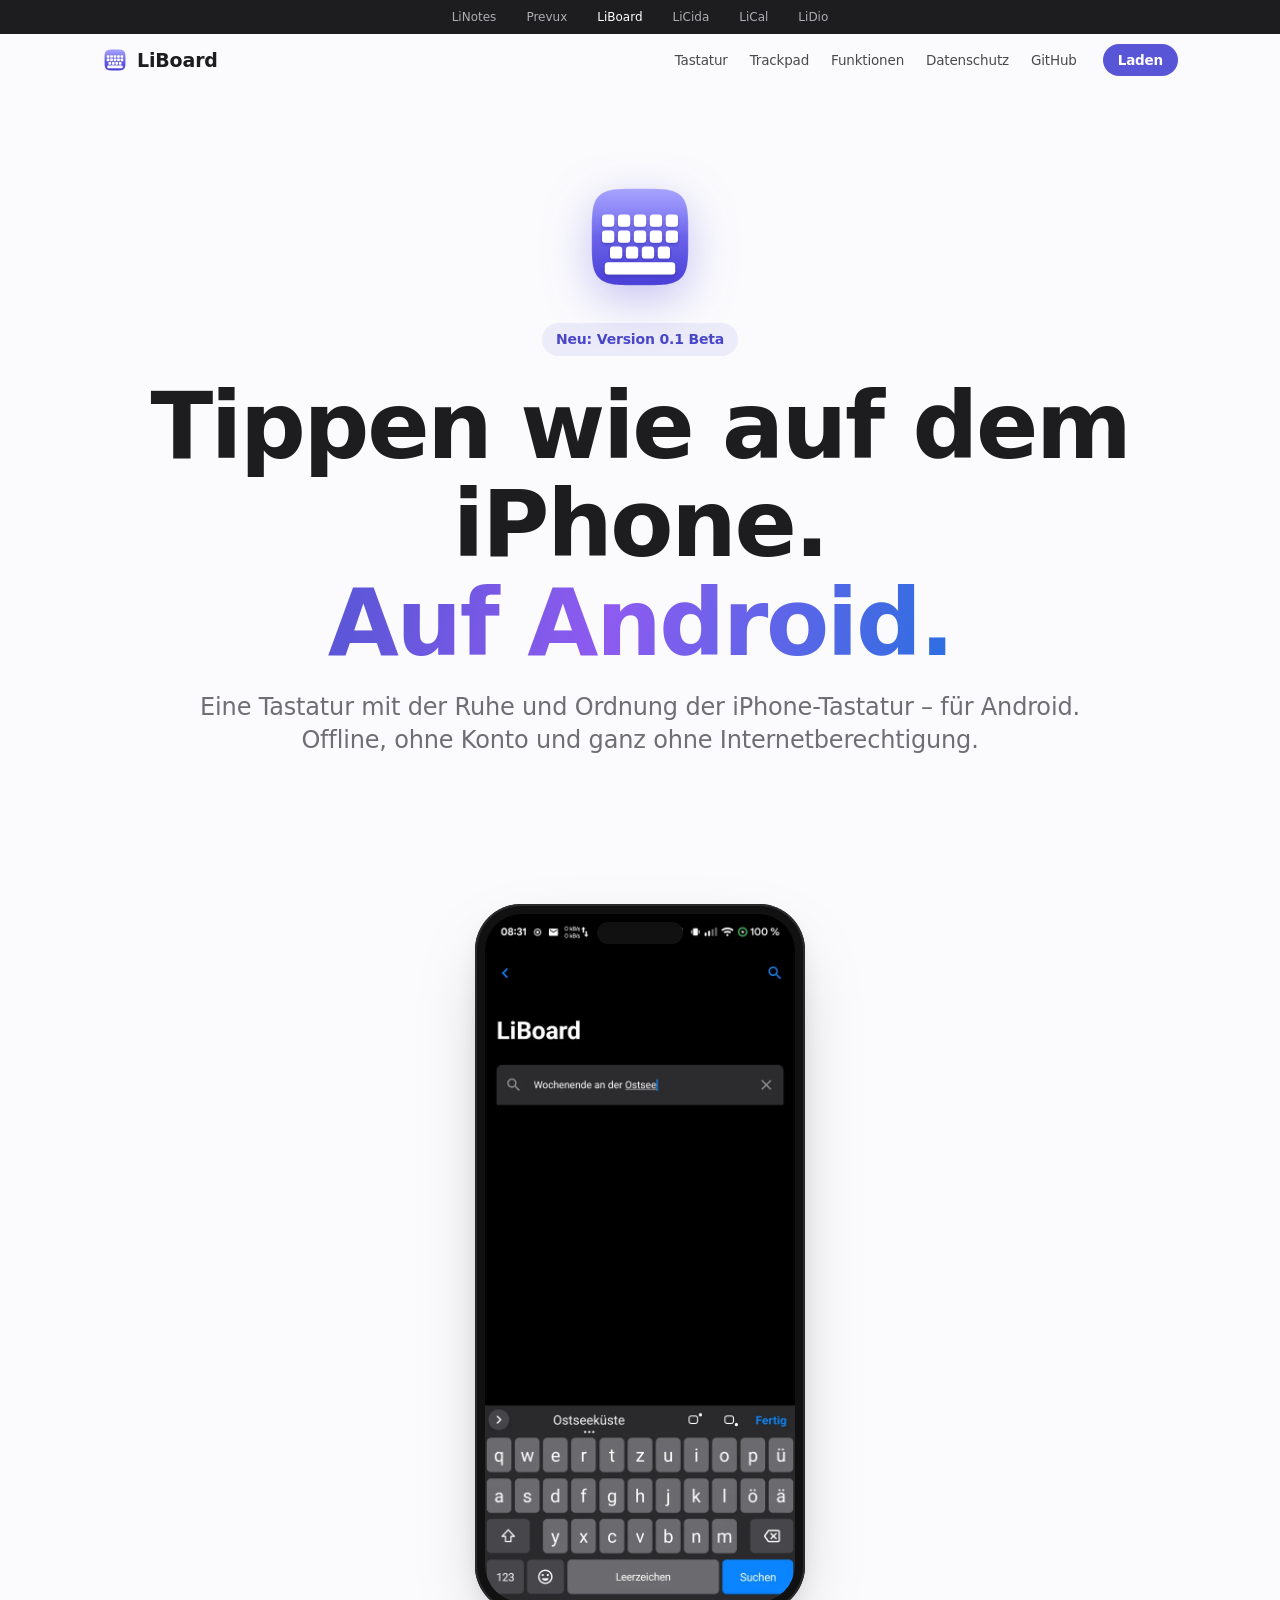
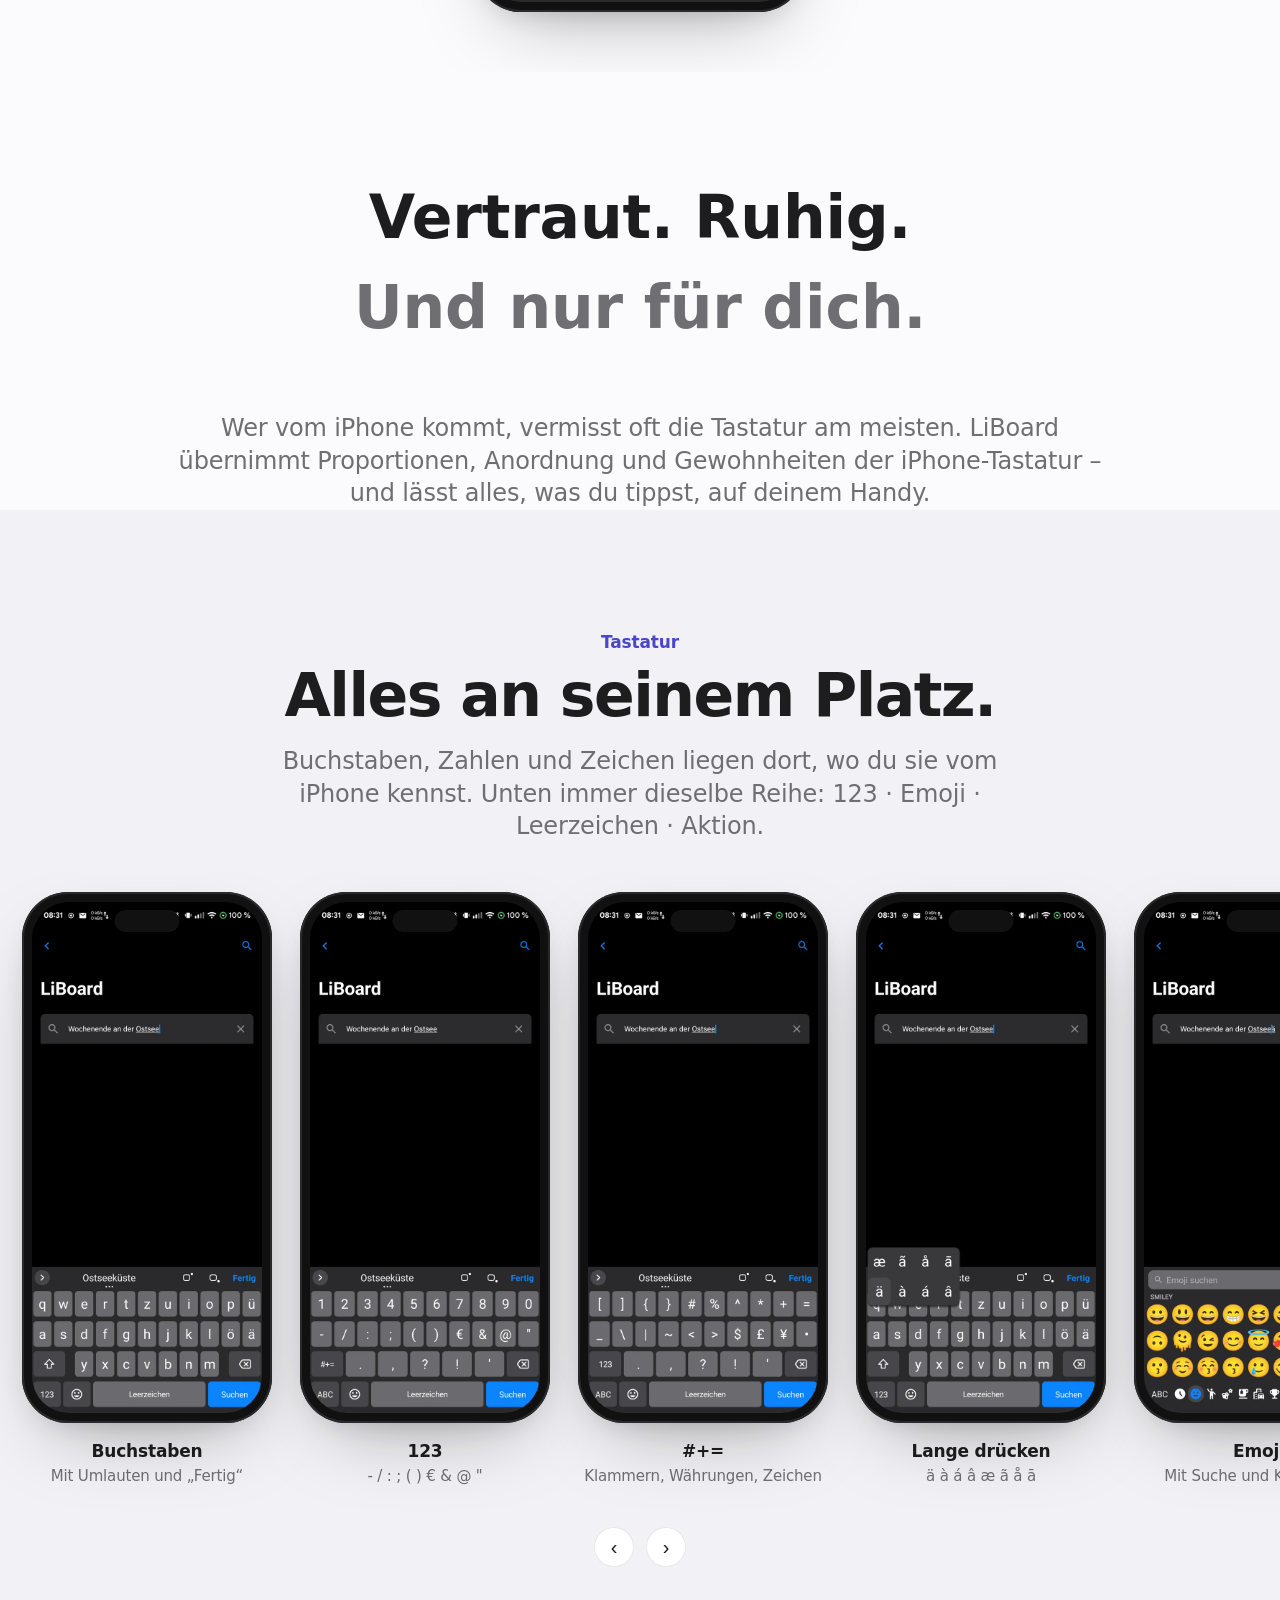
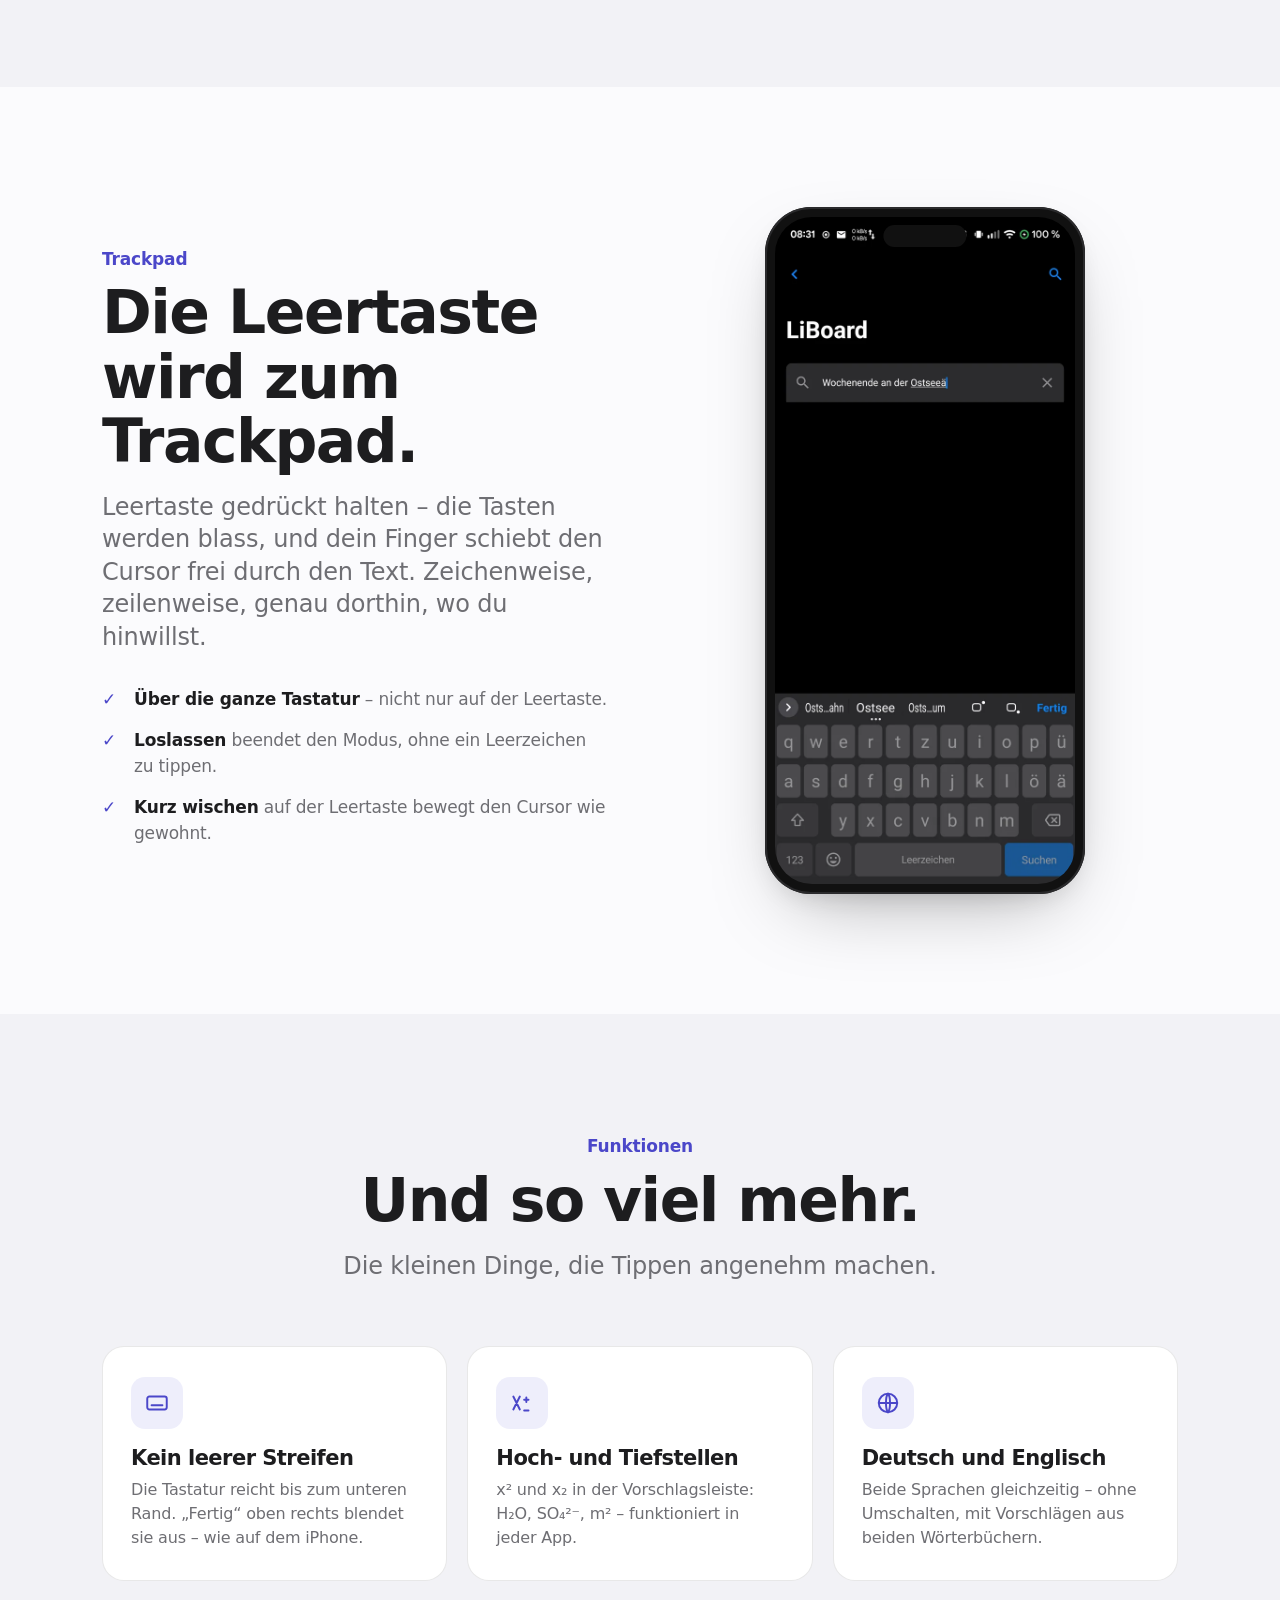
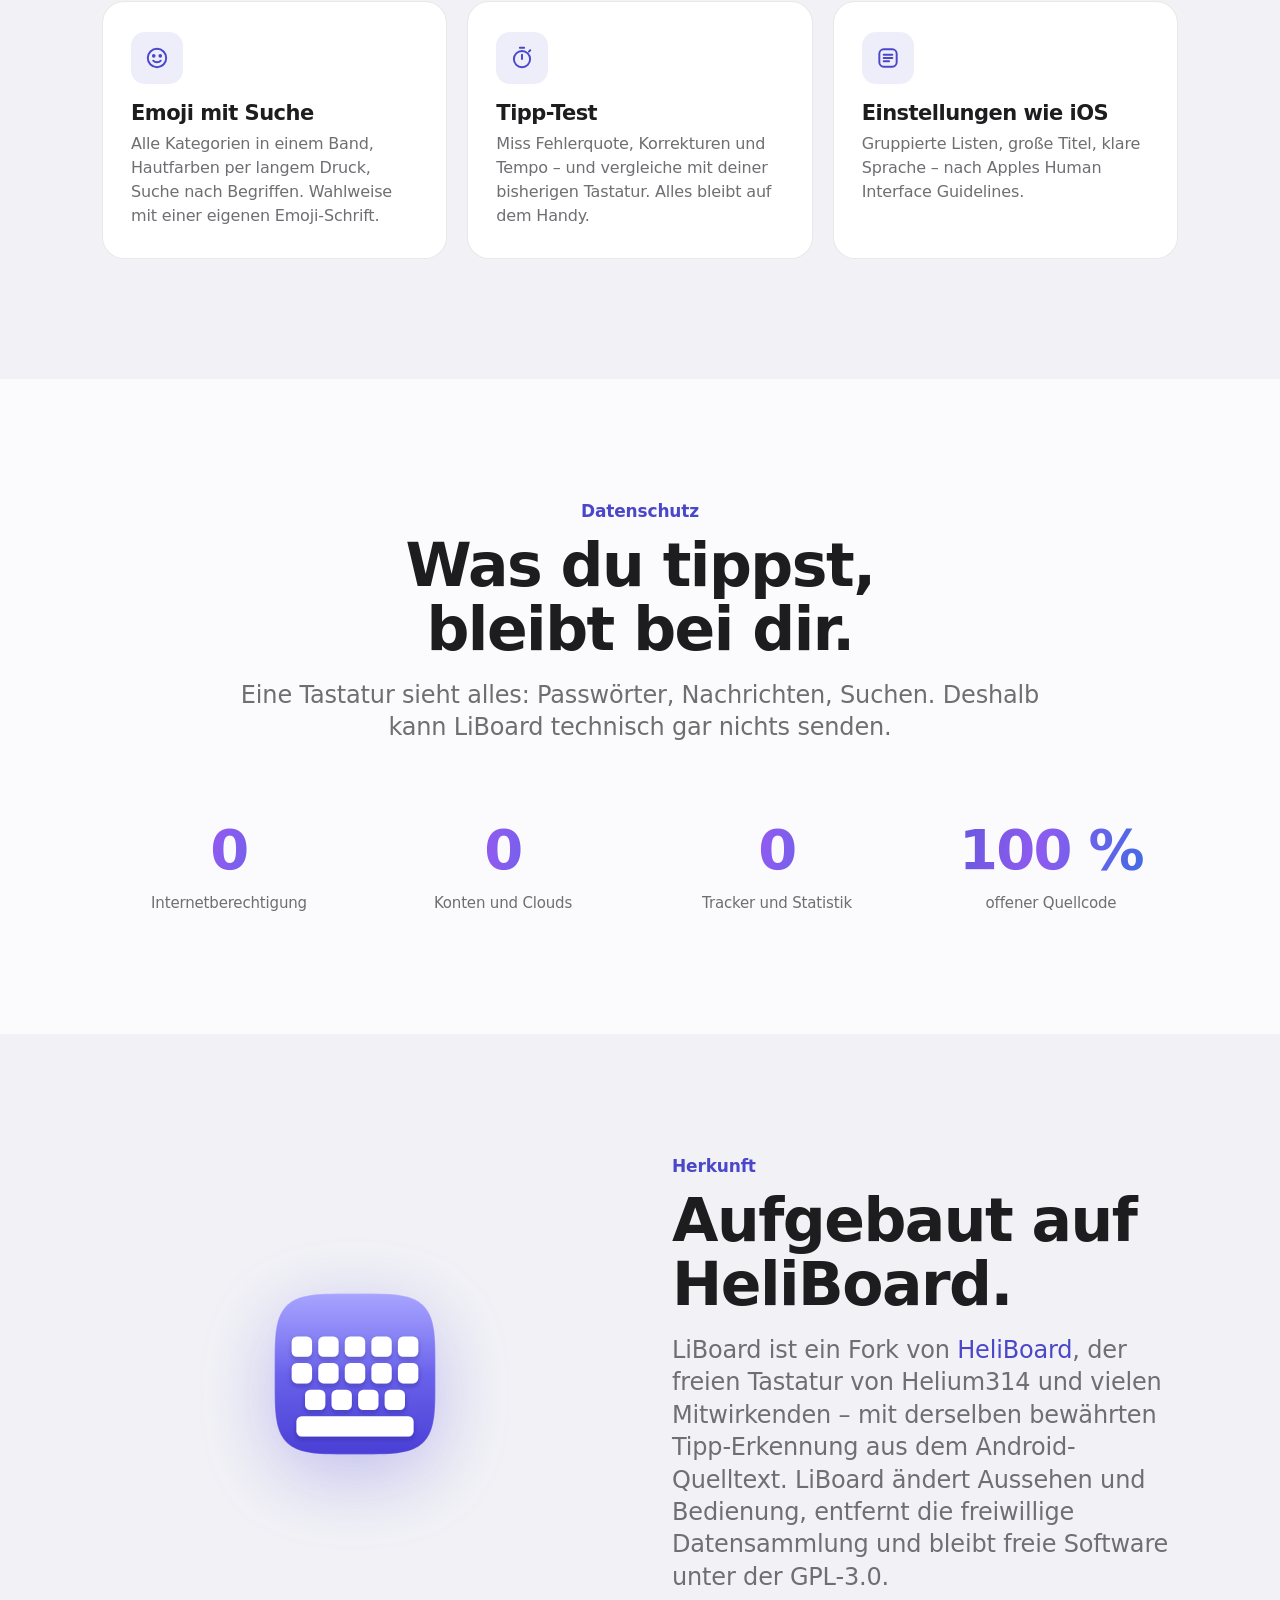
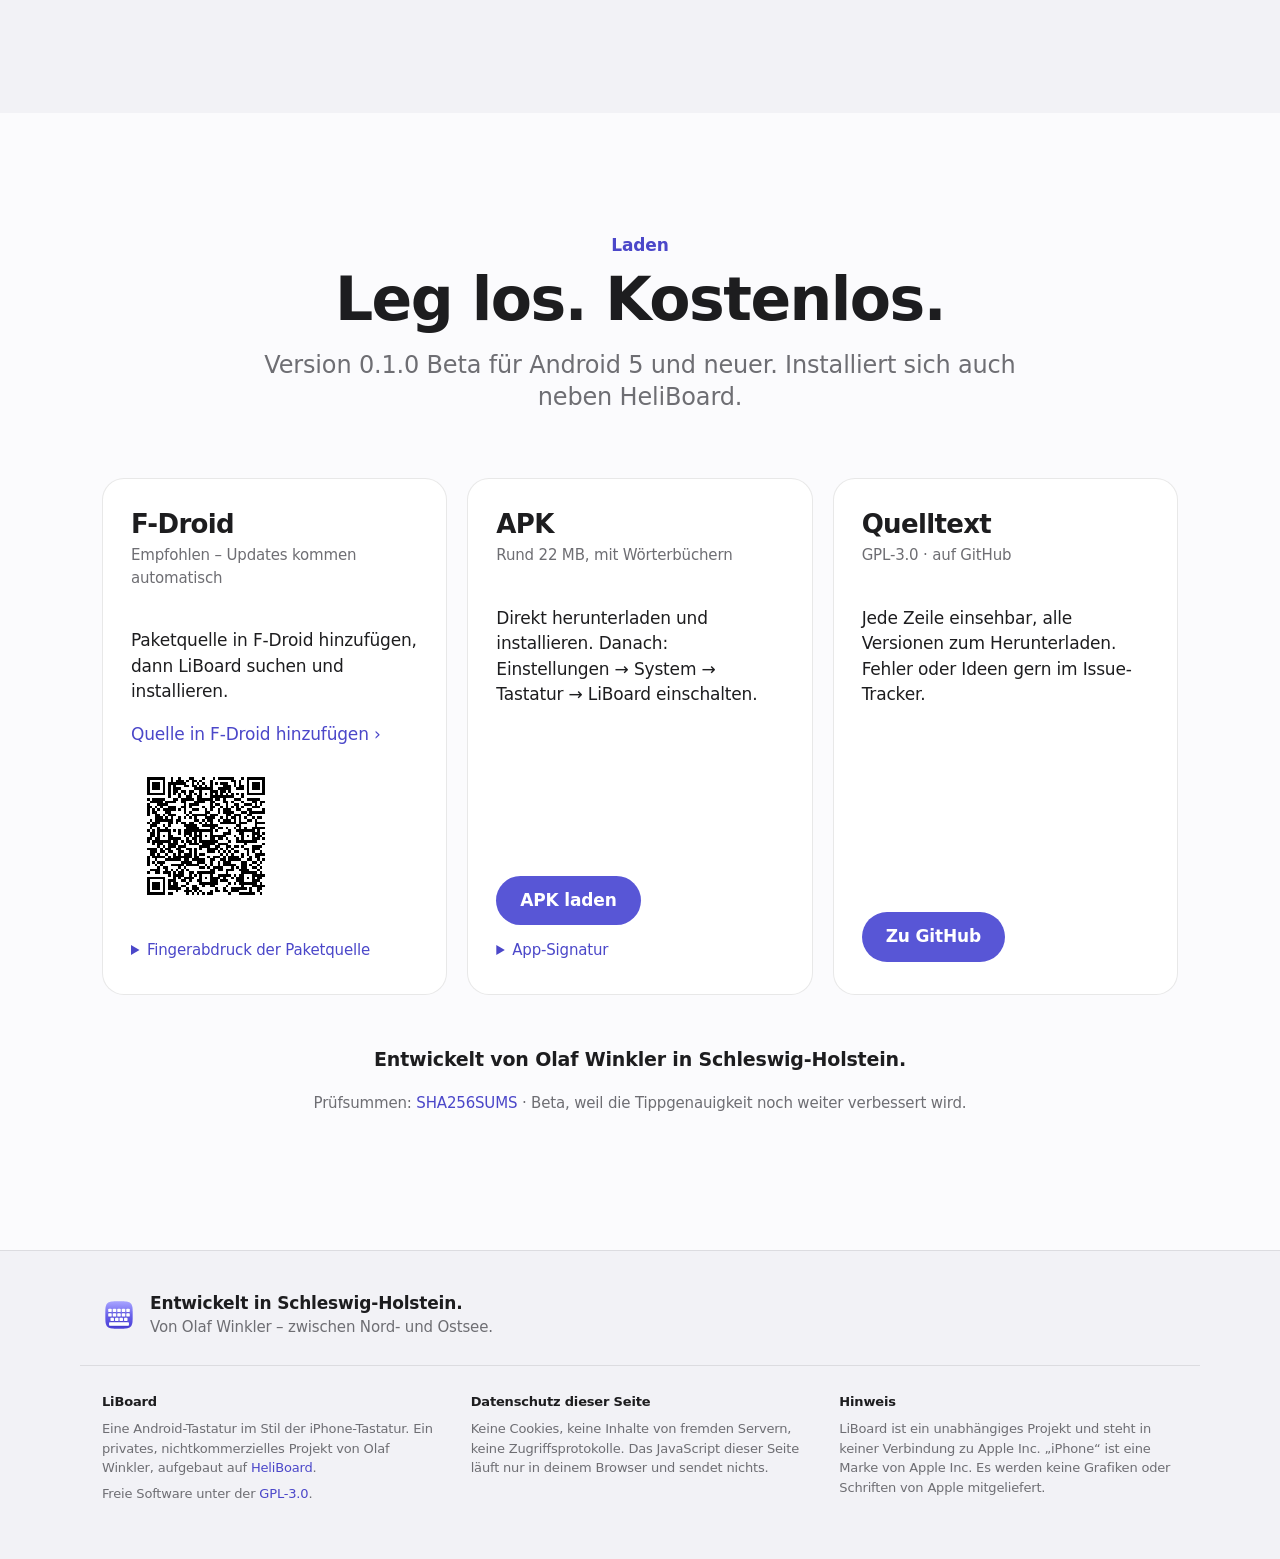
==== commit d46086fe: "App-Leiste: LiNotes · Prevux · LiBoard · LiCida · LiCal · LiDio (alle unter lisoft.goip.de) [1c412b0" ====
--- a/homepage/index.html
+++ b/homepage/index.html
@@ -12,9 +12,12 @@
 
 <div class="apps">
   <div class="wrap">
-    <a href="https://linotes.goip.de/">LiNotes</a>
-    <a href="https://prevux.goip.de/">Prevux</a>
-    <a href="https://liboard.goip.de/" aria-current="page">LiBoard</a>
+    <a href="https://lisoft.goip.de/linotes/">LiNotes</a>
+    <a href="https://lisoft.goip.de/prevux/">Prevux</a>
+    <a href="https://lisoft.goip.de/liboard/" aria-current="page">LiBoard</a>
+    <a href="https://lisoft.goip.de/licida/">LiCida</a>
+    <a href="https://lisoft.goip.de/lical/">LiCal</a>
+    <a href="https://lisoft.goip.de/lidio/">LiDio</a>
   </div>
 </div>
 
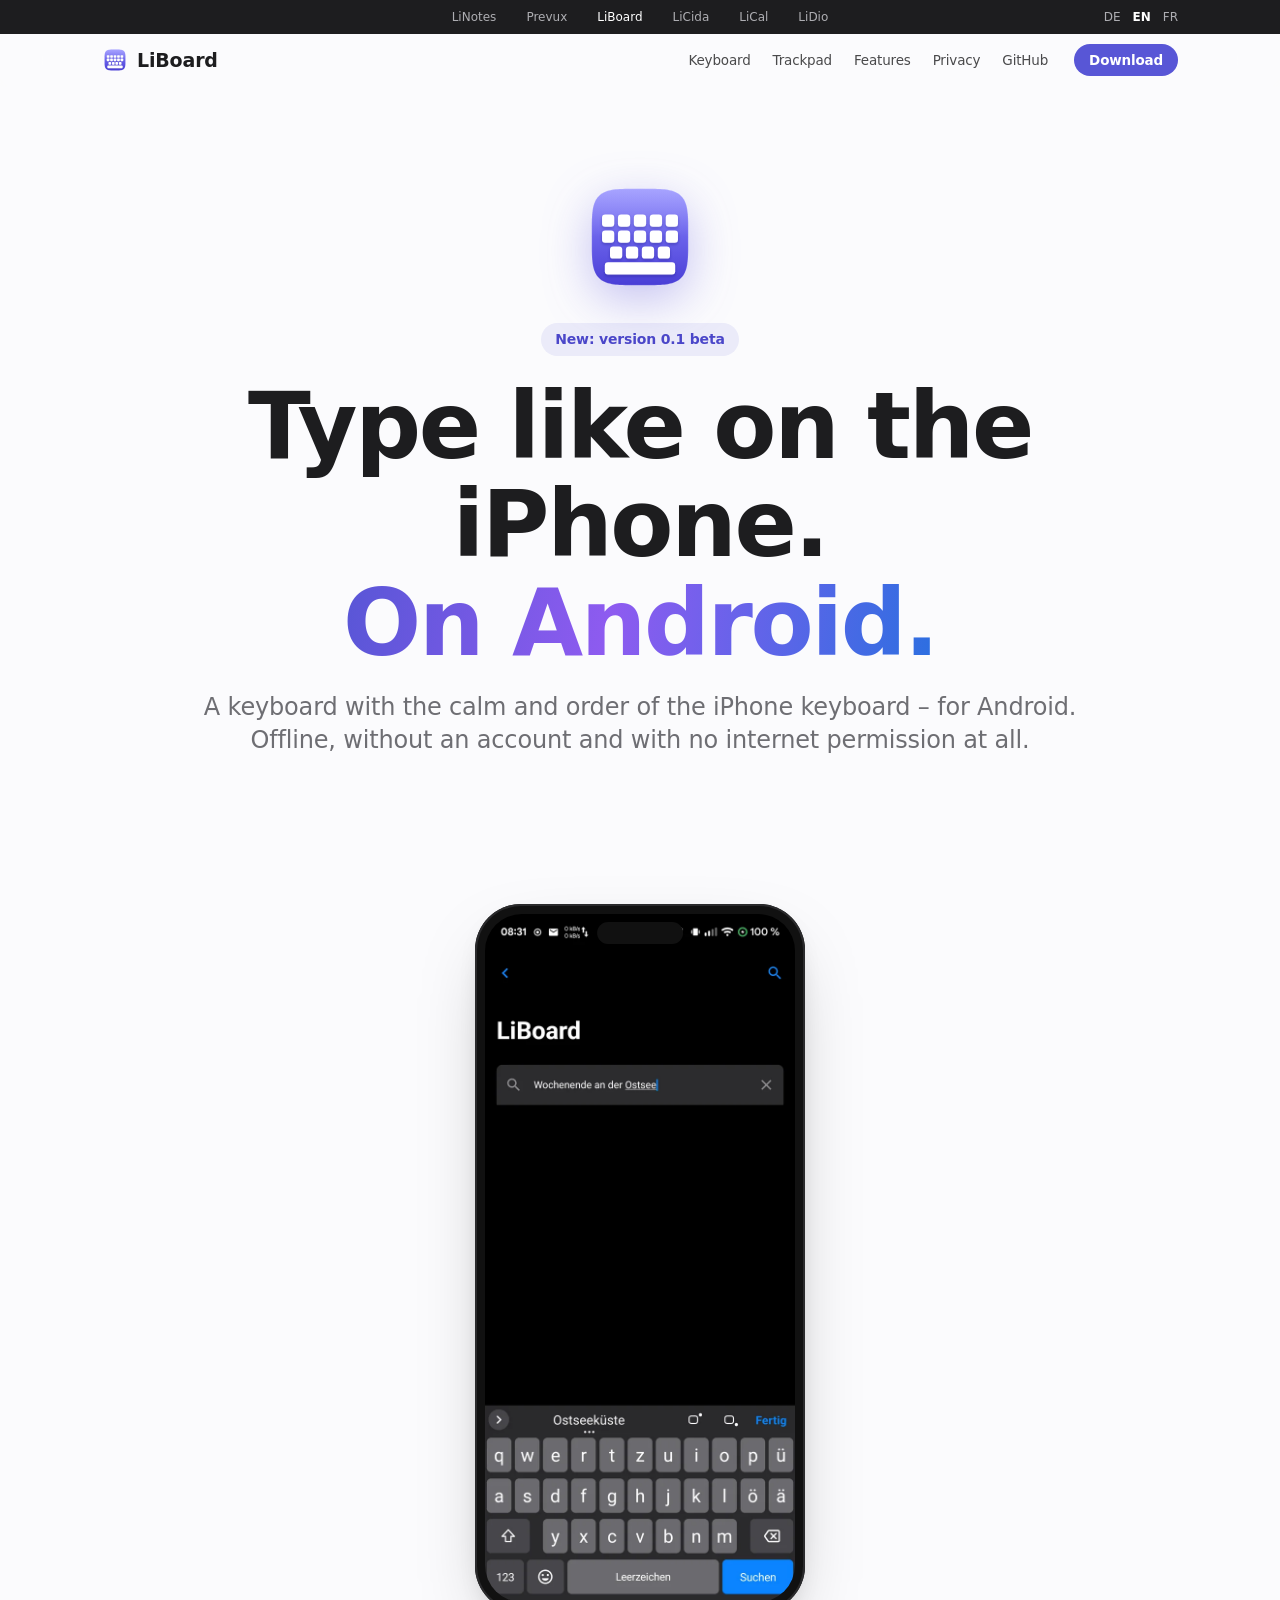
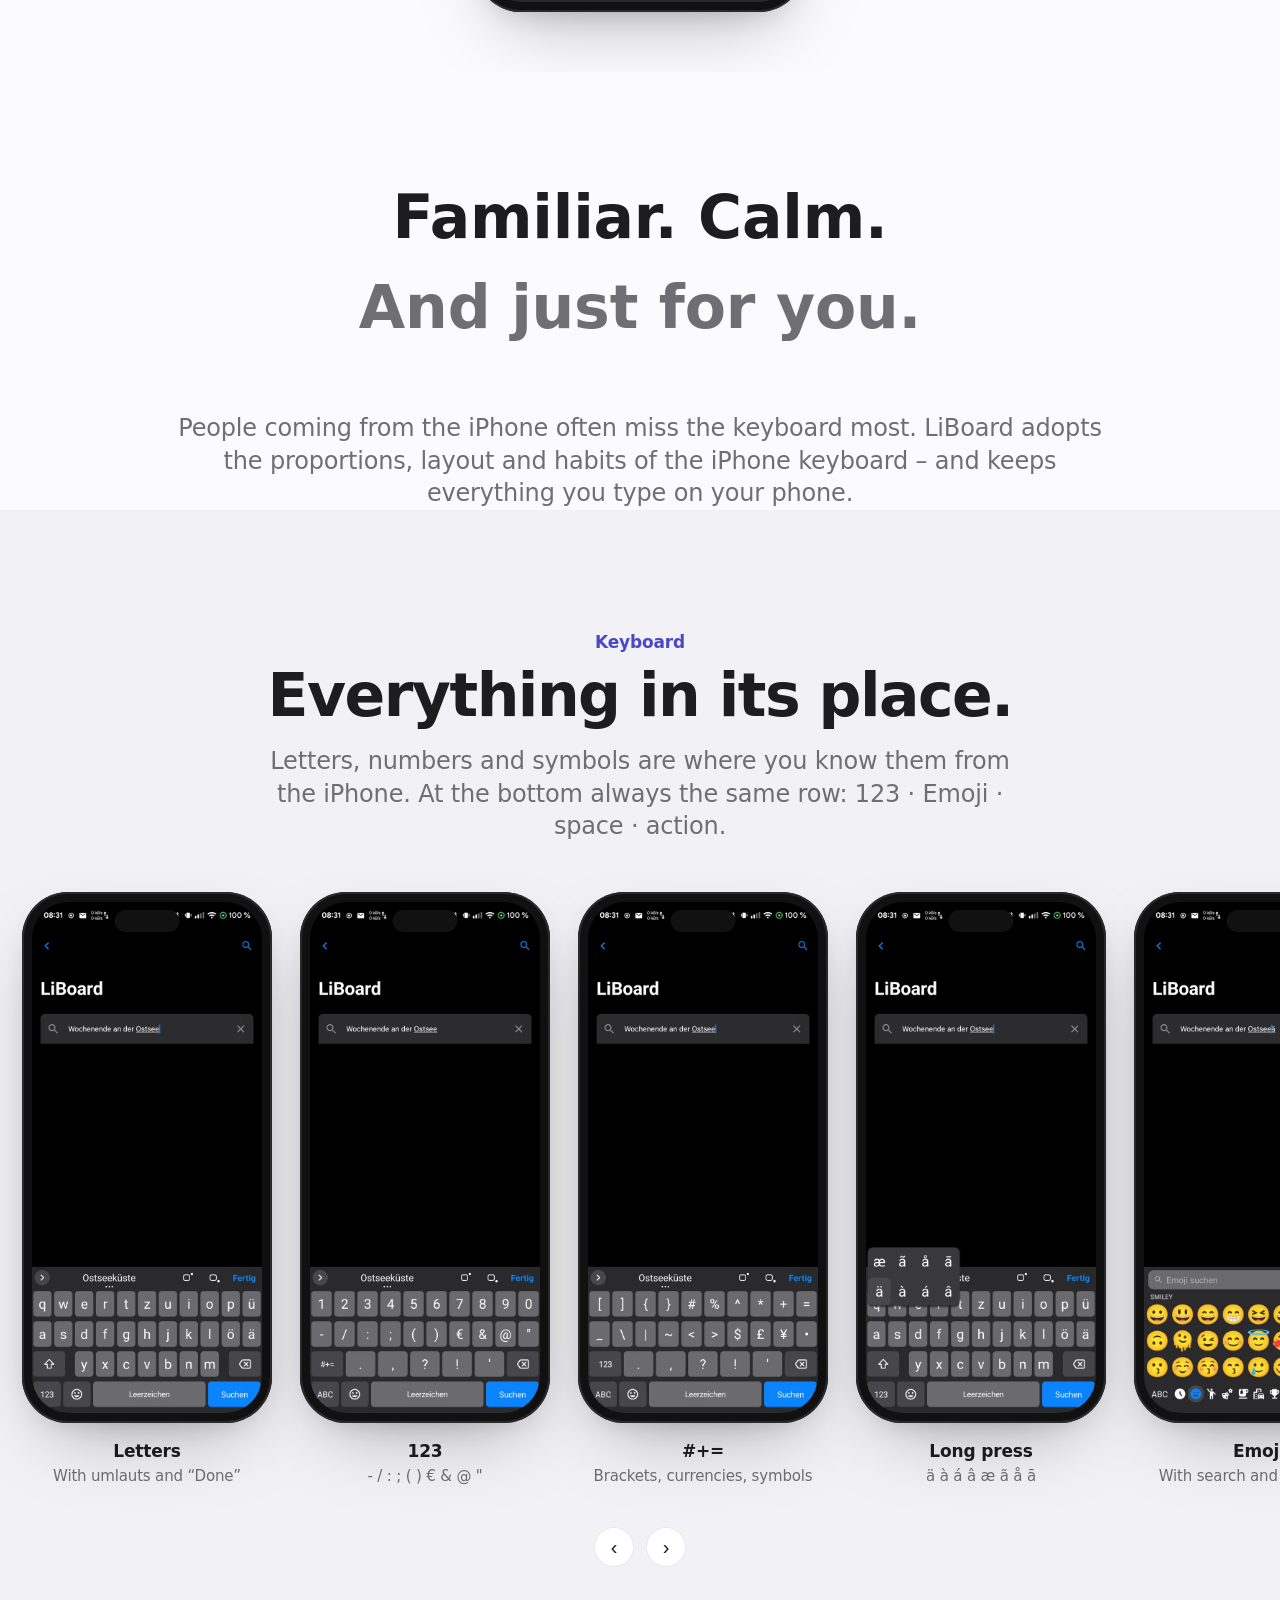
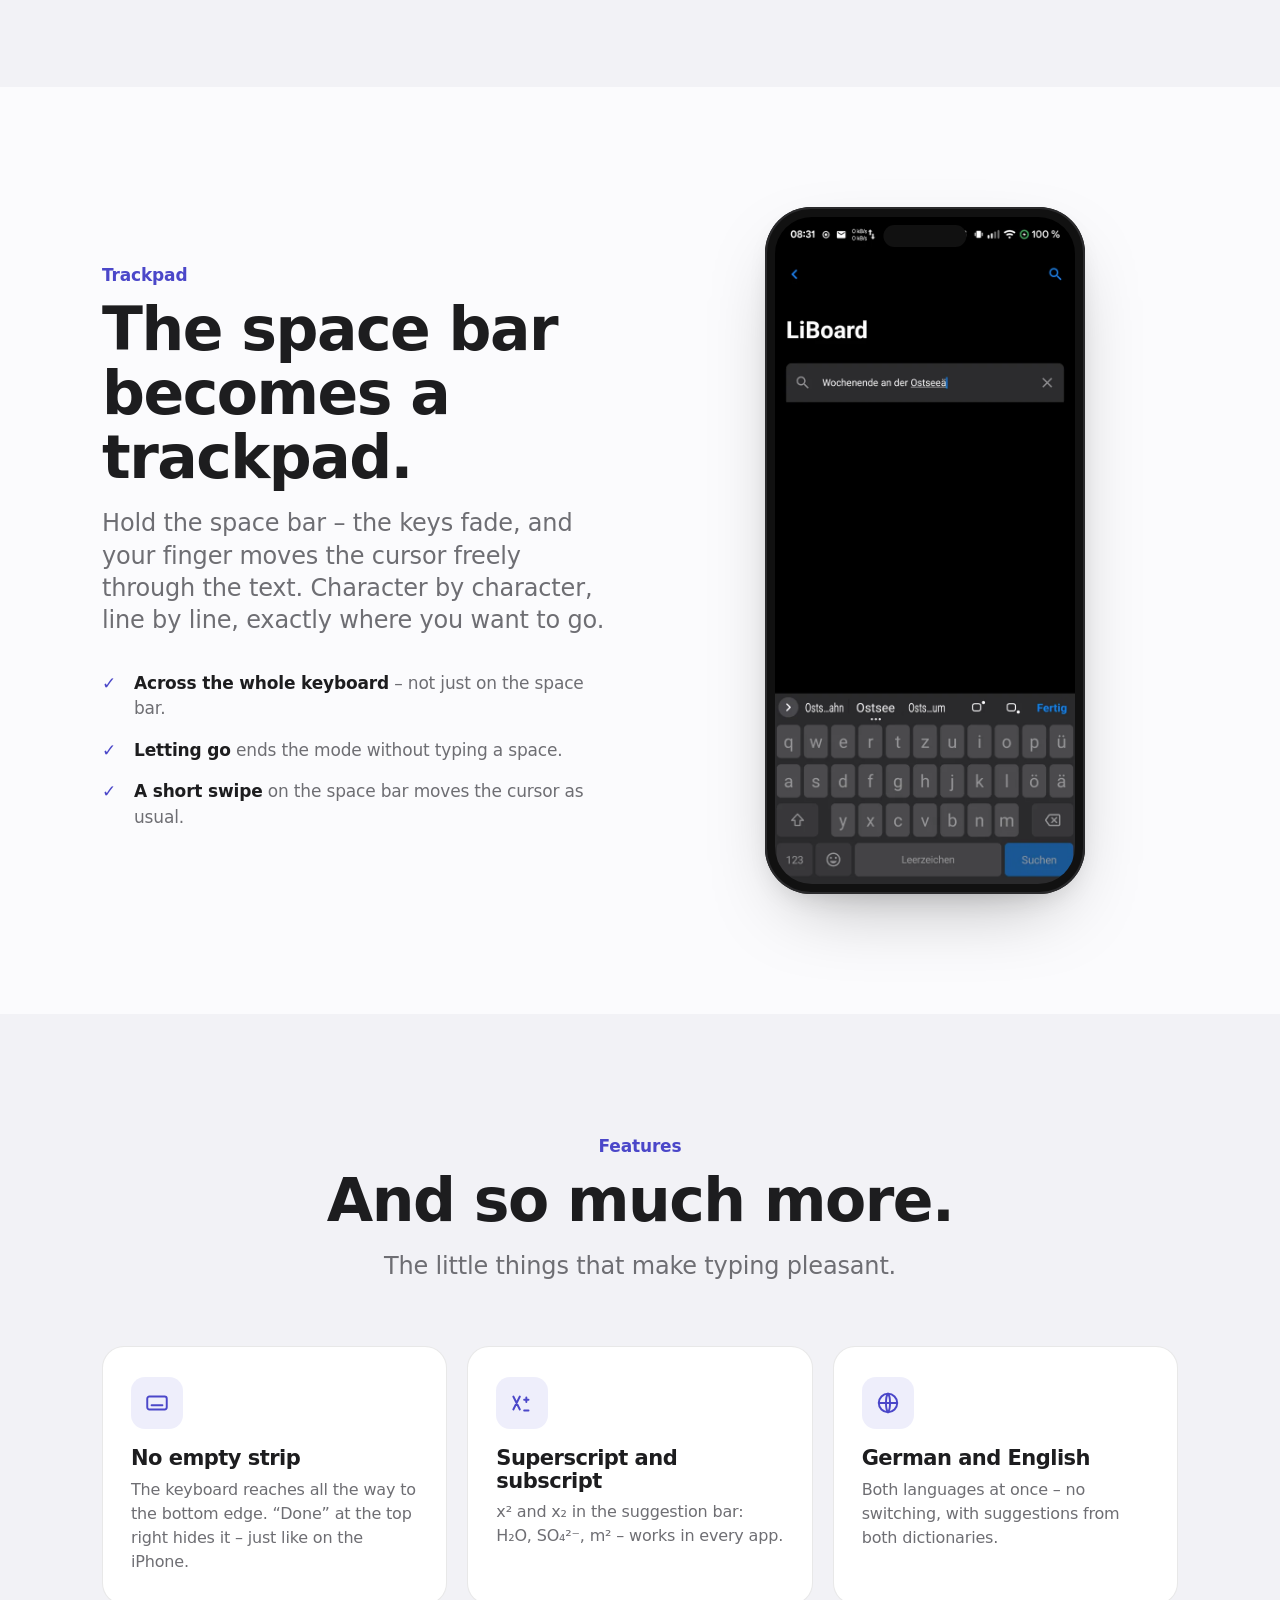
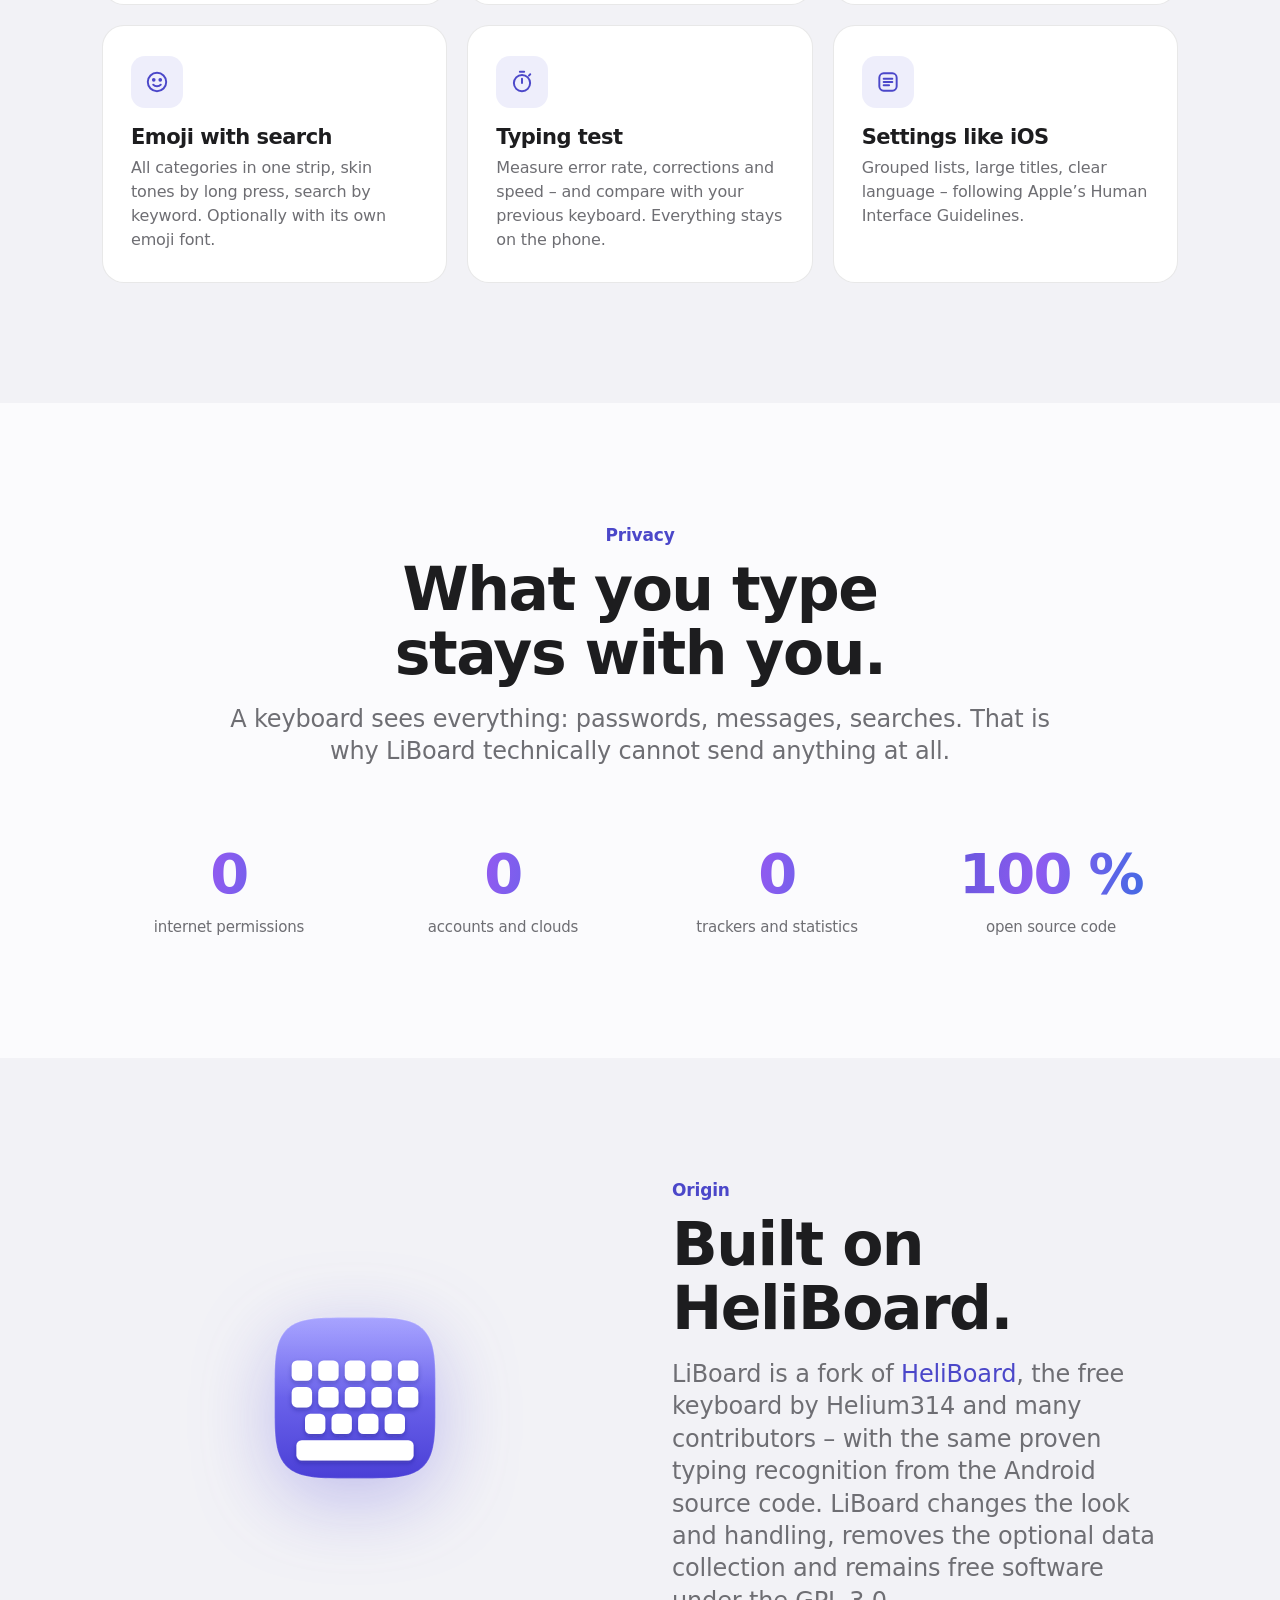
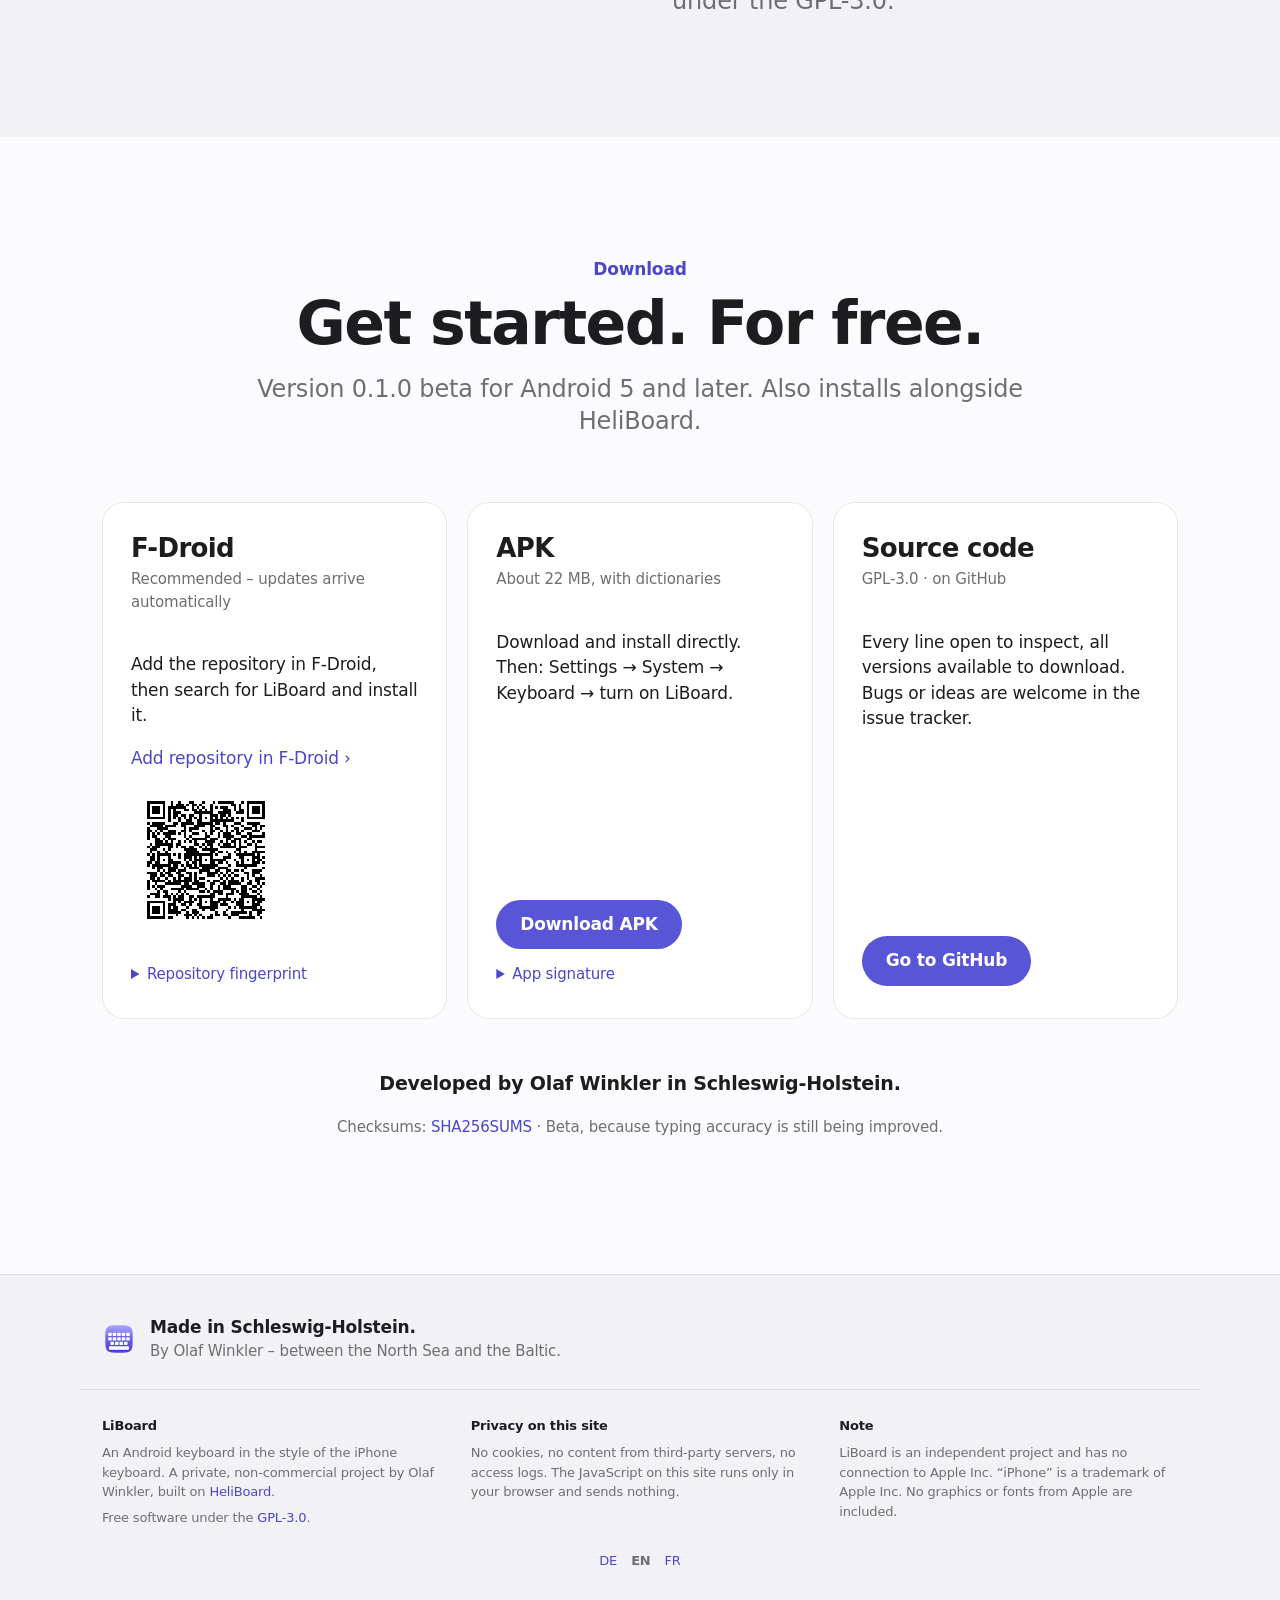
==== commit 67bf3cf4: "Webseite auf Englisch und Französisch: en/ und fr/ aus Katalog homepage/locale (Werkzeug ~/Projekte/" ====
--- a/homepage/index.html
+++ b/homepage/index.html
@@ -7,6 +7,25 @@
 <meta name="description" content="LiBoard ist eine Android-Tastatur im Stil der iPhone-Tastatur: ruhige Tasten, viele Varianten, Leertaste als Trackpad – offline, ohne Konto und ohne Internetberechtigung. Aufgebaut auf HeliBoard.">
 <link rel="icon" href="liboard.svg" type="image/svg+xml">
 <link rel="stylesheet" href="site.css">
+<!--lang--><link rel="alternate" hreflang="de" href="https://lisoft.goip.de/liboard/"><link rel="alternate" hreflang="en" href="https://lisoft.goip.de/liboard/en/"><link rel="alternate" hreflang="fr" href="https://lisoft.goip.de/liboard/fr/">
+<style>
+.apps .wrap { position: relative; }
+.lang-switch { position: absolute; right: 22px; display: flex; gap: 12px; }
+.lang-switch a[aria-current], .lang-foot a[aria-current] { color: #fff; opacity: 1; font-weight: 600; }
+.lang-foot { display: flex; gap: 14px; justify-content: center; padding-top: 18px; font-size: 13px; }
+.lang-foot a[aria-current] { color: inherit; }
+@media (max-width: 900px) { .lang-switch { display: none; } }
+</style>
+<script>
+(function () {
+  try {
+    if (document.referrer.indexOf(location.origin) === 0) return;
+    var l = ((navigator.languages && navigator.languages[0]) || navigator.language || "").slice(0, 2).toLowerCase();
+    if (l === "de") return;
+    location.replace((l === "fr" ? "fr/" : "en/") + location.pathname.split("/").pop() + location.hash);
+  } catch (e) {}
+})();
+</script><!--/lang-->
 </head>
 <body>
 
@@ -18,6 +37,7 @@
     <a href="https://lisoft.goip.de/licida/">LiCida</a>
     <a href="https://lisoft.goip.de/lical/">LiCal</a>
     <a href="https://lisoft.goip.de/lidio/">LiDio</a>
+  <!--lang--><span class="lang-switch"><a href="./" hreflang="de" lang="de" aria-current="true">DE</a><a href="en/" hreflang="en" lang="en">EN</a><a href="fr/" hreflang="fr" lang="fr">FR</a></span><!--/lang-->
   </div>
 </div>
 
@@ -216,6 +236,7 @@
       <p>LiBoard ist ein unabhängiges Projekt und steht in keiner Verbindung zu Apple Inc. „iPhone“ ist eine Marke von Apple Inc. Es werden keine Grafiken oder Schriften von Apple mitgeliefert.</p>
     </div>
   </div>
+<!--lang--><div class="wrap lang-foot"><a href="./" hreflang="de" lang="de" aria-current="true">DE</a><a href="en/" hreflang="en" lang="en">EN</a><a href="fr/" hreflang="fr" lang="fr">FR</a></div><!--/lang-->
 </footer>
 
 <script src="site.js"></script>
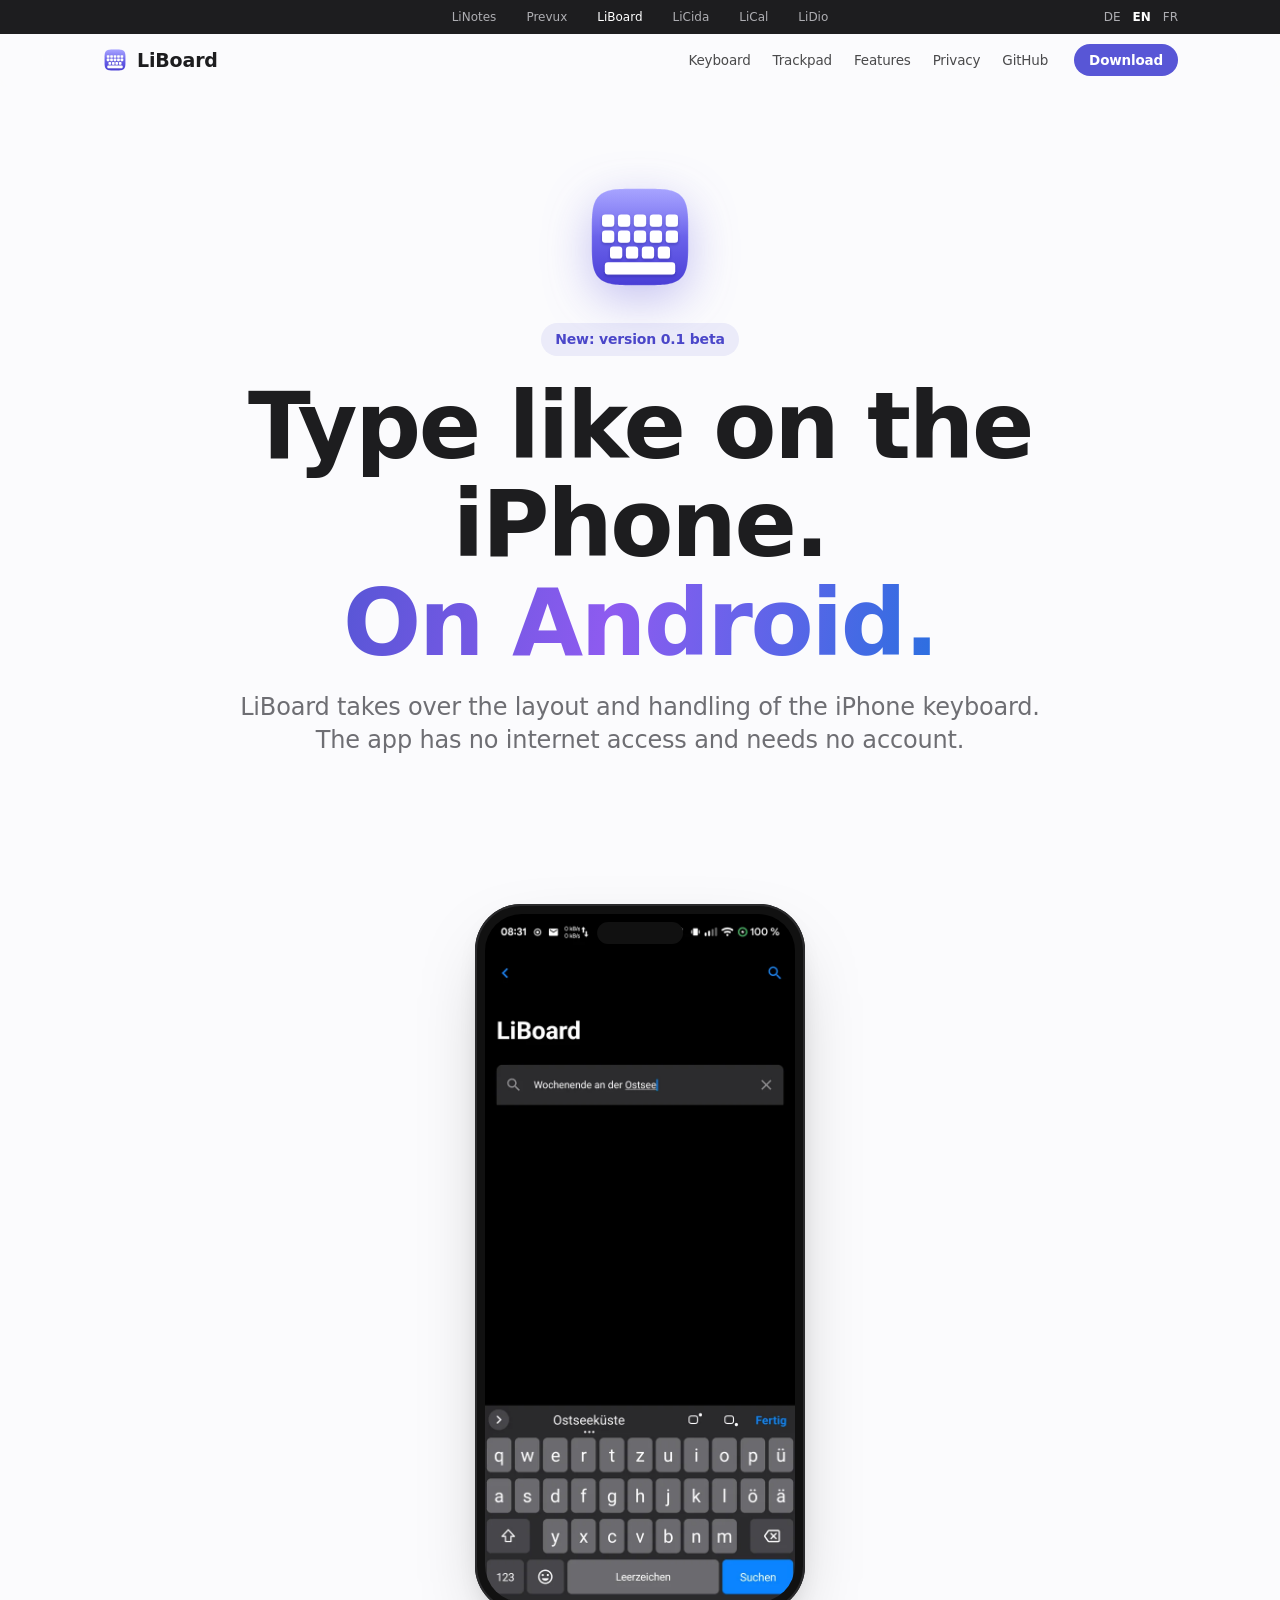
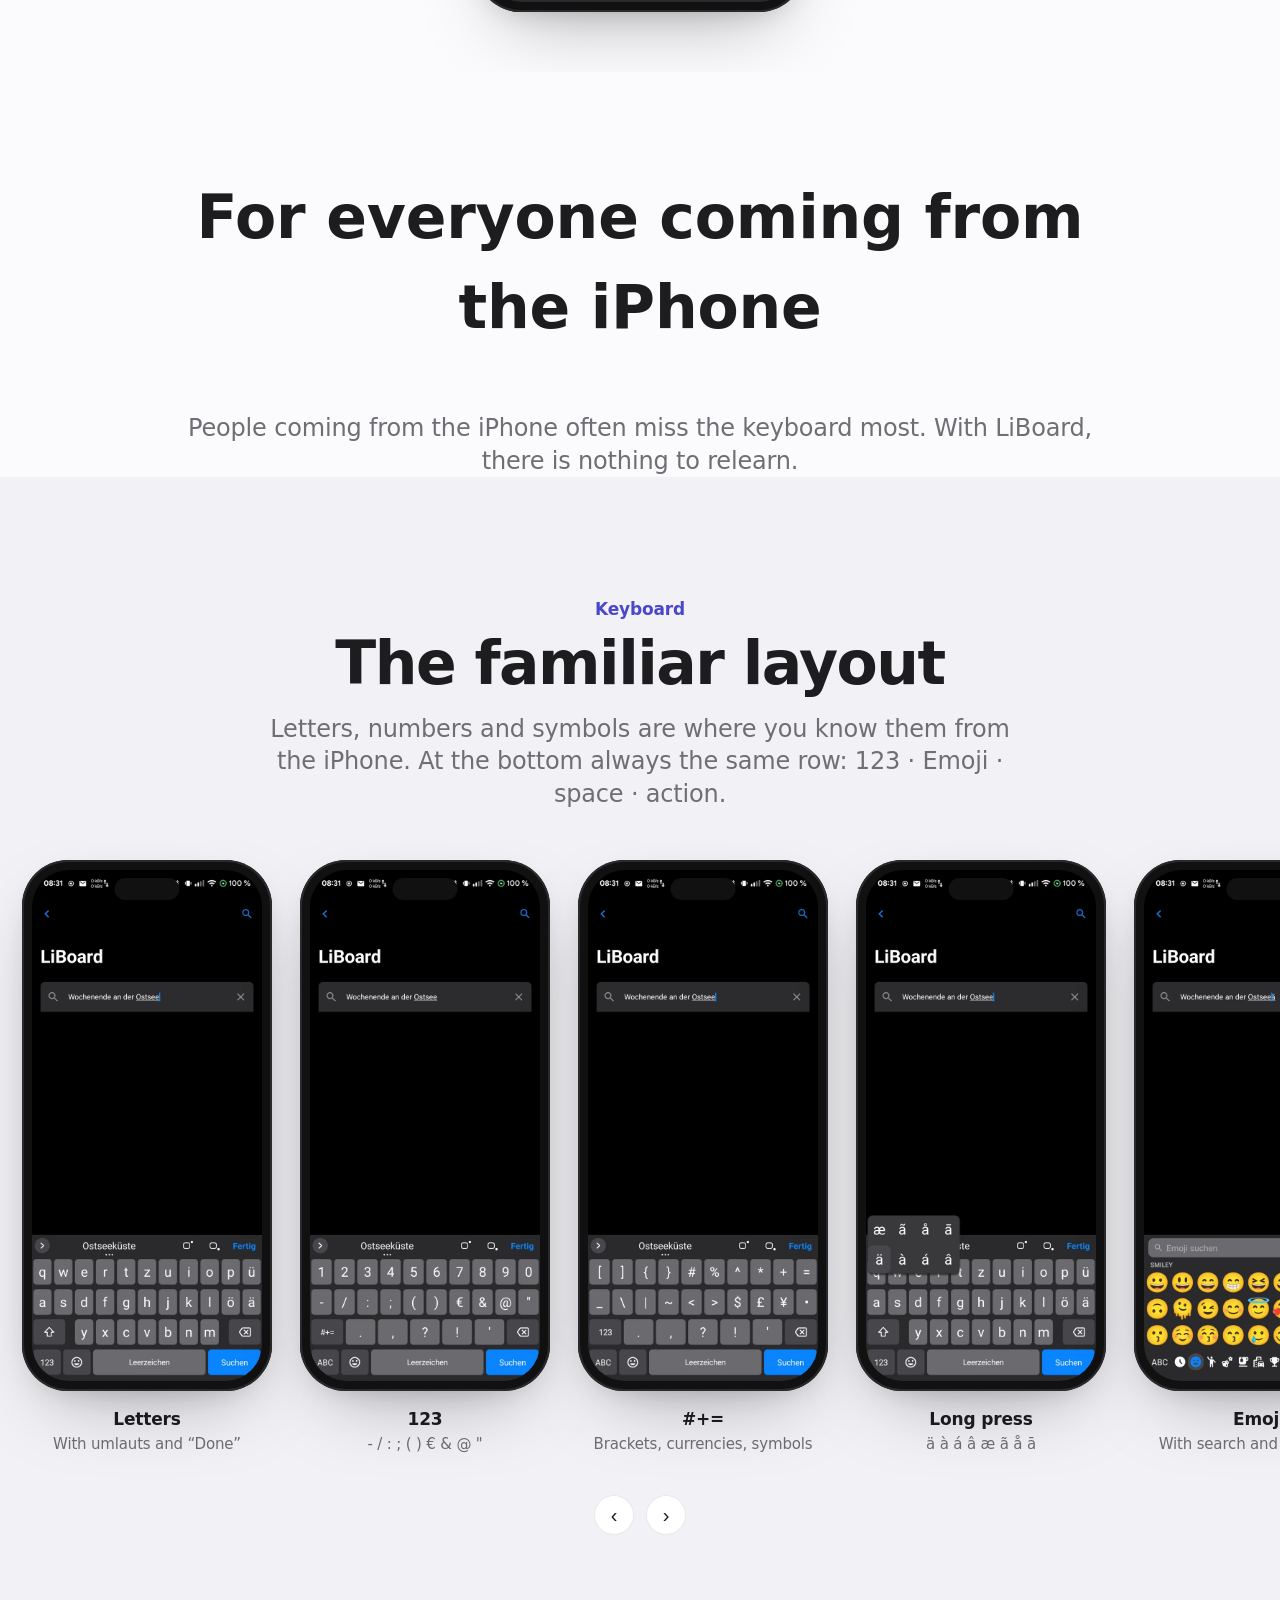
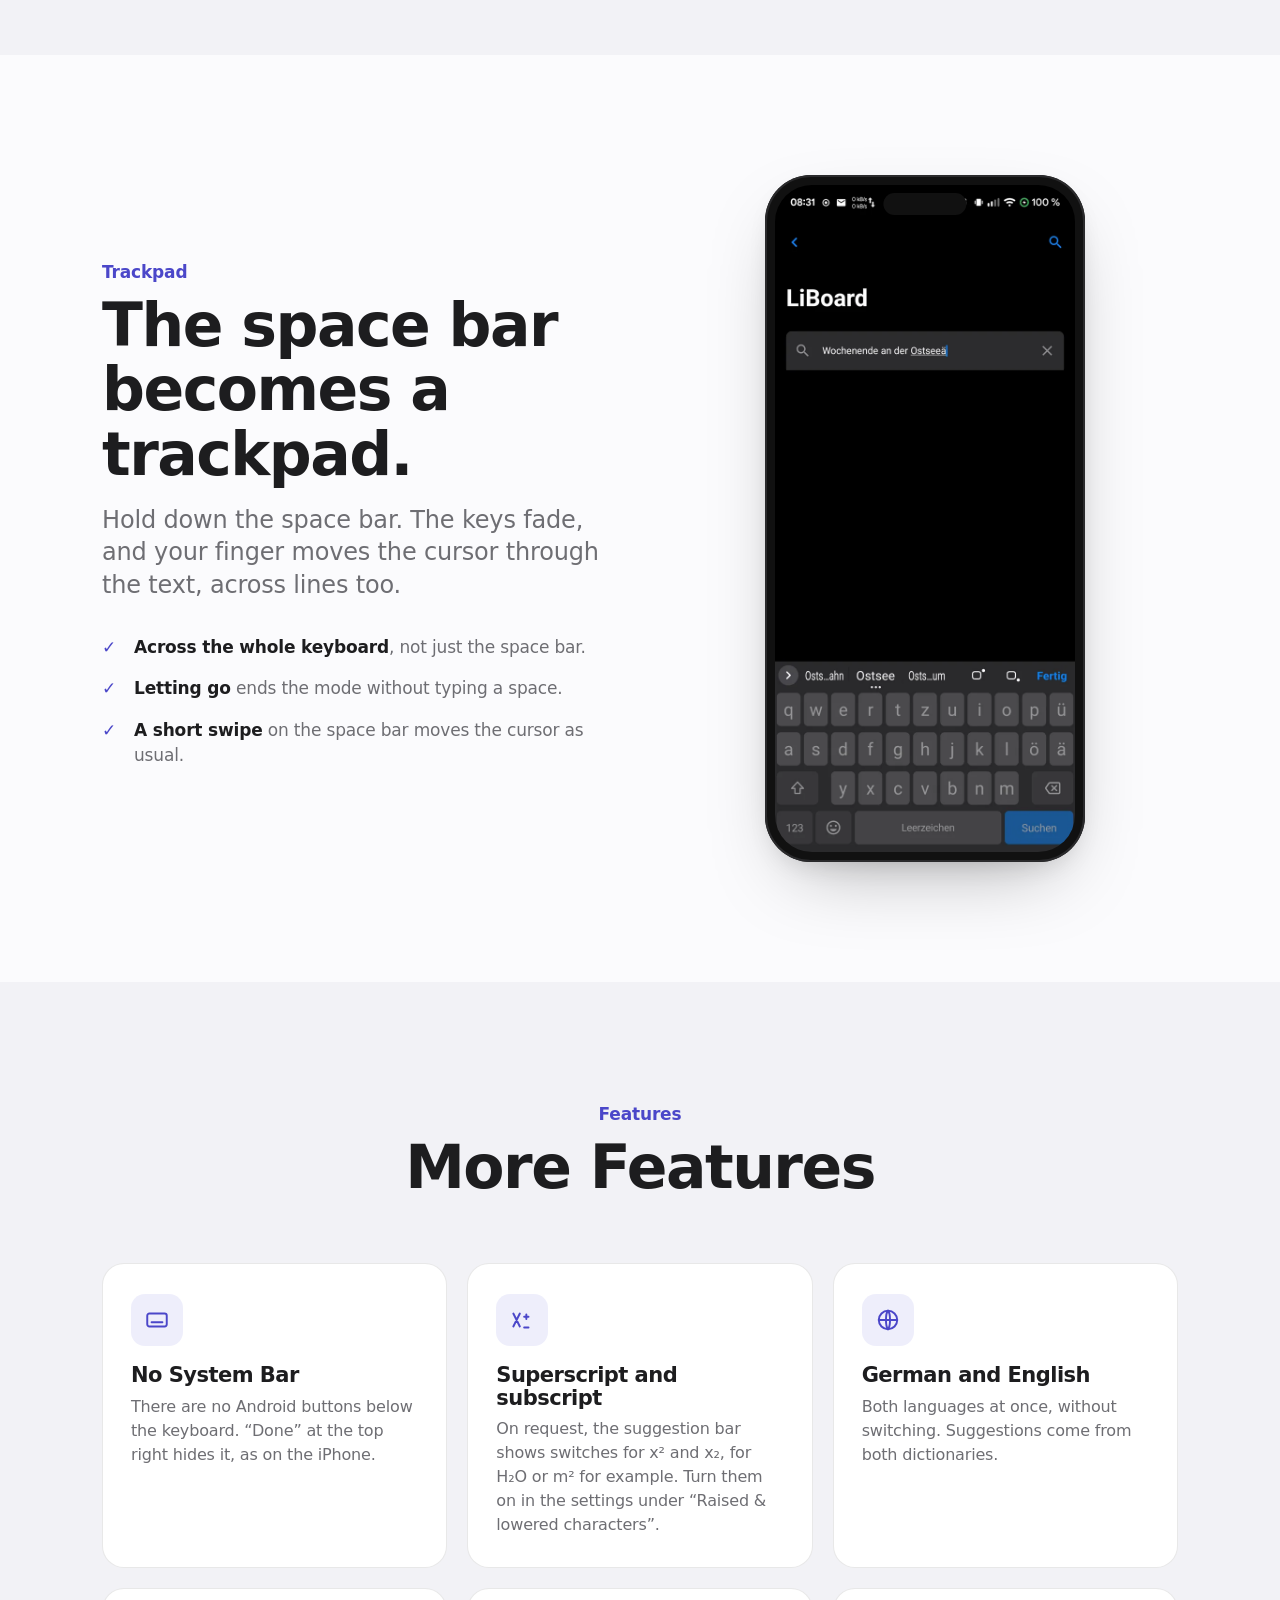
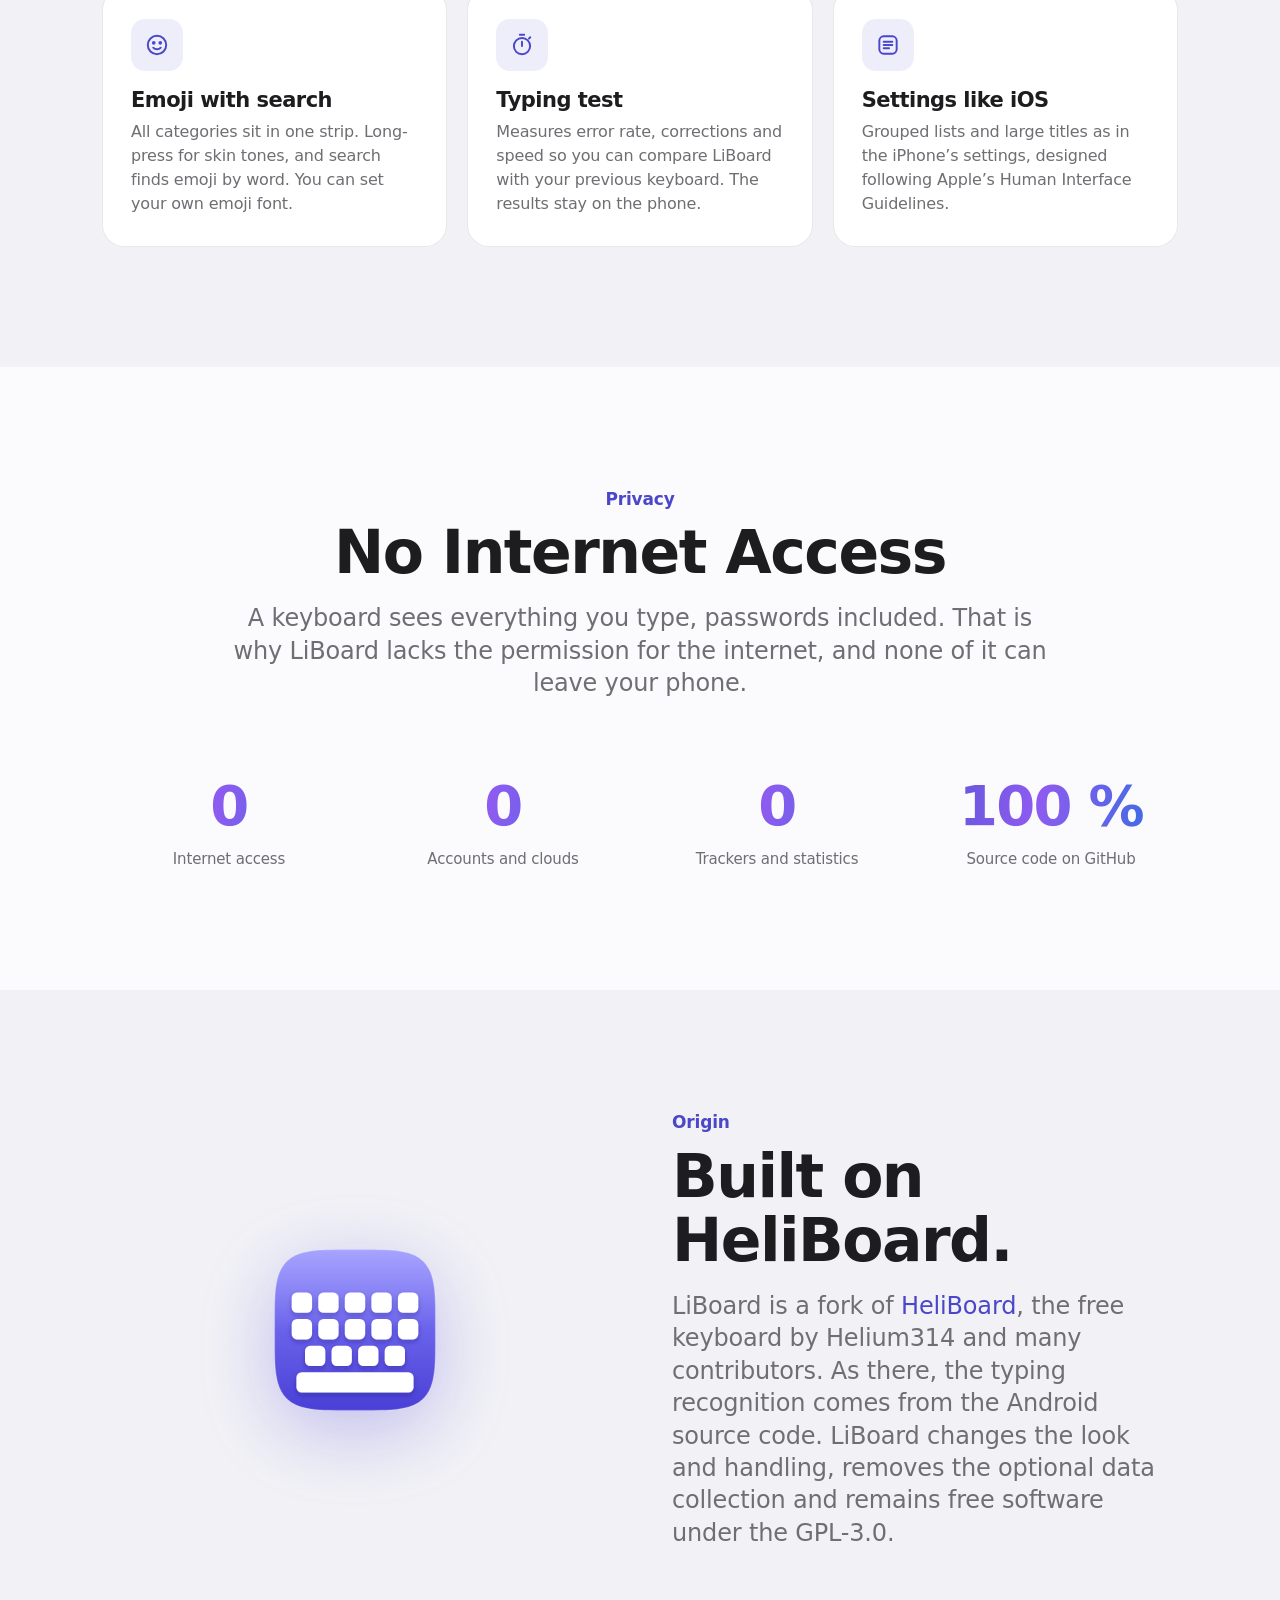
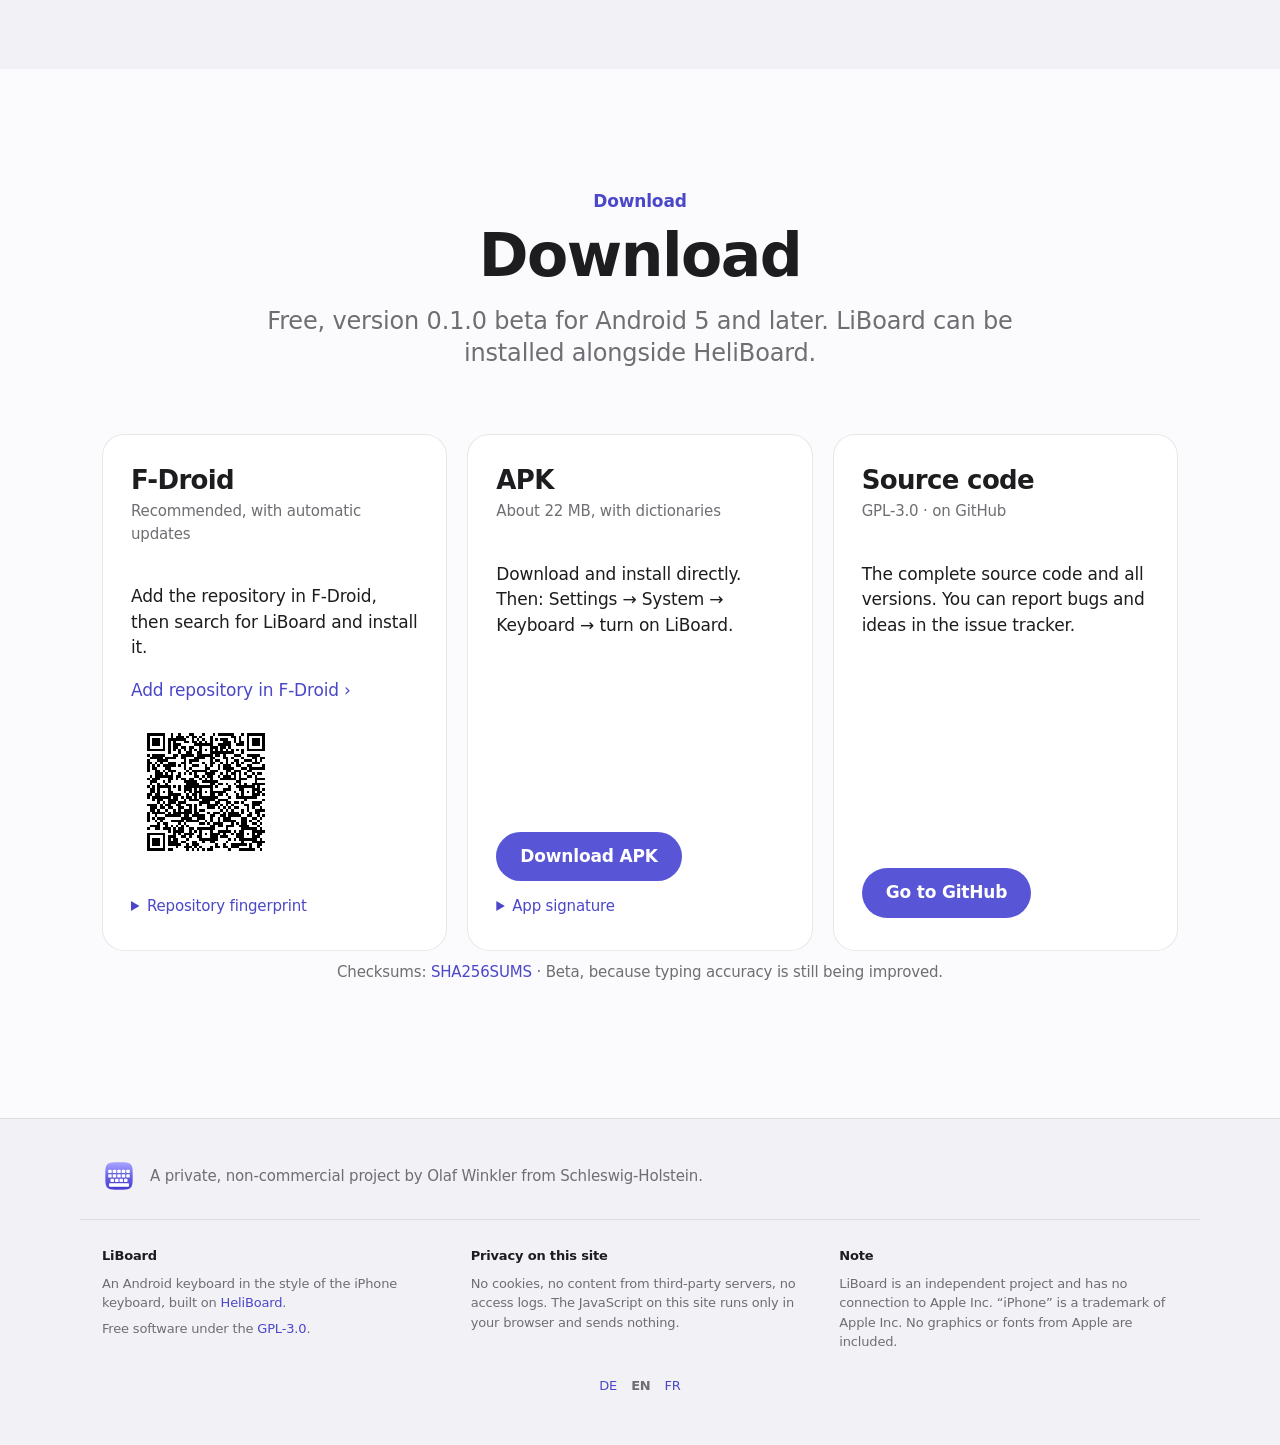
==== commit 0658866c: "[ef9647f0] Homepage und README ohne KI-Klang (Richards Regeln): eigene Sätze statt Vorlagen-Floskeln" ====
--- a/homepage/index.html
+++ b/homepage/index.html
@@ -4,10 +4,10 @@
 <meta charset="utf-8">
 <meta name="viewport" content="width=device-width, initial-scale=1, viewport-fit=cover">
 <title>LiBoard – Tippen wie auf dem iPhone. Auf Android.</title>
-<meta name="description" content="LiBoard ist eine Android-Tastatur im Stil der iPhone-Tastatur: ruhige Tasten, viele Varianten, Leertaste als Trackpad – offline, ohne Konto und ohne Internetberechtigung. Aufgebaut auf HeliBoard.">
+<meta name="description" content="LiBoard ist eine Android-Tastatur im Stil der iPhone-Tastatur, mit der Leertaste als Trackpad. Die App hat keinen Internetzugang und braucht kein Konto. Aufgebaut auf HeliBoard.">
 <link rel="icon" href="liboard.svg" type="image/svg+xml">
 <link rel="stylesheet" href="site.css">
-<!--lang--><link rel="alternate" hreflang="de" href="https://lisoft.goip.de/liboard/"><link rel="alternate" hreflang="en" href="https://lisoft.goip.de/liboard/en/"><link rel="alternate" hreflang="fr" href="https://lisoft.goip.de/liboard/fr/">
+<!--lang--><link rel="alternate" hreflang="de" href="https://lisoftware.de/liboard/"><link rel="alternate" hreflang="en" href="https://lisoftware.de/liboard/en/"><link rel="alternate" hreflang="fr" href="https://lisoftware.de/liboard/fr/">
 <style>
 .apps .wrap { position: relative; }
 .lang-switch { position: absolute; right: 22px; display: flex; gap: 12px; }
@@ -31,12 +31,12 @@
 
 <div class="apps">
   <div class="wrap">
-    <a href="https://lisoft.goip.de/linotes/">LiNotes</a>
-    <a href="https://lisoft.goip.de/prevux/">Prevux</a>
-    <a href="https://lisoft.goip.de/liboard/" aria-current="page">LiBoard</a>
-    <a href="https://lisoft.goip.de/licida/">LiCida</a>
-    <a href="https://lisoft.goip.de/lical/">LiCal</a>
-    <a href="https://lisoft.goip.de/lidio/">LiDio</a>
+    <a href="https://lisoftware.de/linotes/">LiNotes</a>
+    <a href="https://lisoftware.de/prevux/">Prevux</a>
+    <a href="https://lisoftware.de/liboard/" aria-current="page">LiBoard</a>
+    <a href="https://lisoftware.de/licida/">LiCida</a>
+    <a href="https://lisoftware.de/lical/">LiCal</a>
+    <a href="https://lisoftware.de/lidio/">LiDio</a>
   <!--lang--><span class="lang-switch"><a href="./" hreflang="de" lang="de" aria-current="true">DE</a><a href="en/" hreflang="en" lang="en">EN</a><a href="fr/" hreflang="fr" lang="fr">FR</a></span><!--/lang-->
   </div>
 </div>
@@ -63,9 +63,9 @@
     <img class="app-icon reveal" src="liboard.svg" alt="LiBoard-Symbol" width="120" height="120">
     <span class="badge reveal">Neu: Version 0.1 Beta</span>
     <h1 class="display reveal d1">Tippen wie auf dem iPhone.<br><span class="gradient-text">Auf Android.</span></h1>
-    <p class="lead reveal d2">Eine Tastatur mit der Ruhe und Ordnung der iPhone-Tastatur – für Android.<br>Offline, ohne Konto und ganz ohne Internetberechtigung.</p>
+    <p class="lead reveal d2">LiBoard übernimmt Aufbau und Bedienung der iPhone-Tastatur.<br>Die App hat keinen Internetzugang und braucht kein Konto.</p>
     <div class="actions reveal d3">
-      <a class="btn" href="#laden">Kostenlos laden</a>
+      <a class="btn" href="#laden">Laden</a>
       <a class="btn ghost" href="#funktionen">Alle Funktionen</a>
     </div>
     <div class="solo-phone reveal">
@@ -75,15 +75,15 @@
 </section>
 
 <section class="wrap center" style="padding-top: 40px; max-width: 1000px">
-  <p class="headline reveal">Vertraut. Ruhig.<br><span style="color: var(--muted)">Und nur für dich.</span></p>
-  <p class="lead reveal d1">Wer vom iPhone kommt, vermisst oft die Tastatur am meisten. LiBoard übernimmt Proportionen, Anordnung und Gewohnheiten der iPhone-Tastatur – und lässt alles, was du tippst, auf deinem Handy.</p>
+  <p class="headline reveal">Für alle, die vom iPhone kommen</p>
+  <p class="lead reveal d1">Wer vom iPhone kommt, vermisst oft die Tastatur am meisten. Mit LiBoard musst du dich nicht umgewöhnen.</p>
 </section>
 
 <!-- KEYBOARD PAGES -->
 <section id="tastatur" class="alt">
   <div class="wrap section-head reveal" style="margin-bottom: 30px">
     <p class="eyebrow">Tastatur</p>
-    <h2 class="headline">Alles an seinem Platz.</h2>
+    <h2 class="headline">Die vertraute Anordnung</h2>
     <p class="lead">Buchstaben, Zahlen und Zeichen liegen dort, wo du sie vom iPhone kennst. Unten immer dieselbe Reihe: 123 · Emoji · Leerzeichen · Aktion.</p>
   </div>
   <div class="carousel" id="pages">
@@ -104,9 +104,9 @@
       <div class="reveal">
         <p class="eyebrow">Trackpad</p>
         <h2 class="headline">Die Leertaste<br>wird zum Trackpad.</h2>
-        <p class="lead">Leertaste gedrückt halten – die Tasten werden blass, und dein Finger schiebt den Cursor frei durch den Text. Zeichenweise, zeilenweise, genau dorthin, wo du hinwillst.</p>
+        <p class="lead">Halte die Leertaste gedrückt. Die Tasten werden blass, und dein Finger schiebt den Cursor durch den Text, auch über mehrere Zeilen.</p>
         <ul class="checks">
-          <li><b>Über die ganze Tastatur</b> – nicht nur auf der Leertaste.</li>
+          <li><b>Über die ganze Tastatur</b>, nicht nur auf der Leertaste.</li>
           <li><b>Loslassen</b> beendet den Modus, ohne ein Leerzeichen zu tippen.</li>
           <li><b>Kurz wischen</b> auf der Leertaste bewegt den Cursor wie gewohnt.</li>
         </ul>
@@ -123,16 +123,15 @@
   <div class="wrap">
     <div class="section-head reveal">
       <p class="eyebrow">Funktionen</p>
-      <h2 class="headline">Und so viel mehr.</h2>
-      <p class="lead">Die kleinen Dinge, die Tippen angenehm machen.</p>
+      <h2 class="headline">Weitere Funktionen</h2>
     </div>
     <div class="tiles">
-      <div class="tile reveal"><div class="icon"><svg viewBox="0 0 24 24" fill="none" stroke="currentColor" stroke-width="1.8" stroke-linecap="round" stroke-linejoin="round"><rect x="3" y="6" width="18" height="12" rx="2"/><path d="M7 14h10"/></svg></div><h3>Kein leerer Streifen</h3><p>Die Tastatur reicht bis zum unteren Rand. „Fertig“ oben rechts blendet sie aus – wie auf dem iPhone.</p></div>
-      <div class="tile reveal d1"><div class="icon"><svg viewBox="0 0 24 24" fill="none" stroke="currentColor" stroke-width="1.8" stroke-linecap="round" stroke-linejoin="round"><path d="M4 18l6-12M10 18L4 6M14 9h4M16 7v4M14 19h4"/></svg></div><h3>Hoch- und Tiefstellen</h3><p>x² und x₂ in der Vorschlagsleiste: H₂O, SO₄²⁻, m² – funktioniert in jeder App.</p></div>
-      <div class="tile reveal d2"><div class="icon"><svg viewBox="0 0 24 24" fill="none" stroke="currentColor" stroke-width="1.8" stroke-linecap="round" stroke-linejoin="round"><circle cx="12" cy="12" r="8.5"/><path d="M3.5 12h17M12 3.5c2.5 2.6 2.5 14.4 0 17M12 3.5c-2.5 2.6-2.5 14.4 0 17"/></svg></div><h3>Deutsch und Englisch</h3><p>Beide Sprachen gleichzeitig – ohne Umschalten, mit Vorschlägen aus beiden Wörterbüchern.</p></div>
-      <div class="tile reveal"><div class="icon"><svg viewBox="0 0 24 24" fill="none" stroke="currentColor" stroke-width="1.8" stroke-linecap="round" stroke-linejoin="round"><circle cx="12" cy="12" r="8.5"/><path d="M8.5 14.5c1.8 2 5.2 2 7 0"/><circle cx="9" cy="10" r=".8" fill="currentColor"/><circle cx="15" cy="10" r=".8" fill="currentColor"/></svg></div><h3>Emoji mit Suche</h3><p>Alle Kategorien in einem Band, Hautfarben per langem Druck, Suche nach Begriffen. Wahlweise mit einer eigenen Emoji-Schrift.</p></div>
-      <div class="tile reveal d1"><div class="icon"><svg viewBox="0 0 24 24" fill="none" stroke="currentColor" stroke-width="1.8" stroke-linecap="round" stroke-linejoin="round"><circle cx="12" cy="13" r="7.5"/><path d="M12 13V9M10 2.5h4M18.4 6.1l1.2-1.2"/></svg></div><h3>Tipp-Test</h3><p>Miss Fehlerquote, Korrekturen und Tempo – und vergleiche mit deiner bisherigen Tastatur. Alles bleibt auf dem Handy.</p></div>
-      <div class="tile reveal d2"><div class="icon"><svg viewBox="0 0 24 24" fill="none" stroke="currentColor" stroke-width="1.8" stroke-linecap="round" stroke-linejoin="round"><rect x="4" y="4" width="16" height="16" rx="4"/><path d="M8 9h8M8 12h8M8 15h5"/></svg></div><h3>Einstellungen wie iOS</h3><p>Gruppierte Listen, große Titel, klare Sprache – nach Apples Human Interface Guidelines.</p></div>
+      <div class="tile reveal"><div class="icon"><svg viewBox="0 0 24 24" fill="none" stroke="currentColor" stroke-width="1.8" stroke-linecap="round" stroke-linejoin="round"><rect x="3" y="6" width="18" height="12" rx="2"/><path d="M7 14h10"/></svg></div><h3>Ohne Systemleiste</h3><p>Unter der Tastatur stehen keine Android-Knöpfe mehr. „Fertig“ oben rechts blendet sie aus, wie auf dem iPhone.</p></div>
+      <div class="tile reveal d1"><div class="icon"><svg viewBox="0 0 24 24" fill="none" stroke="currentColor" stroke-width="1.8" stroke-linecap="round" stroke-linejoin="round"><path d="M4 18l6-12M10 18L4 6M14 9h4M16 7v4M14 19h4"/></svg></div><h3>Hoch- und Tiefstellen</h3><p>Auf Wunsch zeigt die Vorschlagsleiste Schalter für x² und x₂, etwa für H₂O oder m². Einschalten in den Einstellungen unter „Hoch- &amp; tiefgestellte Zeichen“.</p></div>
+      <div class="tile reveal d2"><div class="icon"><svg viewBox="0 0 24 24" fill="none" stroke="currentColor" stroke-width="1.8" stroke-linecap="round" stroke-linejoin="round"><circle cx="12" cy="12" r="8.5"/><path d="M3.5 12h17M12 3.5c2.5 2.6 2.5 14.4 0 17M12 3.5c-2.5 2.6-2.5 14.4 0 17"/></svg></div><h3>Deutsch und Englisch</h3><p>Beide Sprachen gleichzeitig, ohne Umschalten. Die Vorschläge kommen aus beiden Wörterbüchern.</p></div>
+      <div class="tile reveal"><div class="icon"><svg viewBox="0 0 24 24" fill="none" stroke="currentColor" stroke-width="1.8" stroke-linecap="round" stroke-linejoin="round"><circle cx="12" cy="12" r="8.5"/><path d="M8.5 14.5c1.8 2 5.2 2 7 0"/><circle cx="9" cy="10" r=".8" fill="currentColor"/><circle cx="15" cy="10" r=".8" fill="currentColor"/></svg></div><h3>Emoji mit Suche</h3><p>Alle Kategorien liegen in einem Band. Hautfarben wählst du per langem Druck, und die Suche findet Emoji nach Begriffen. Eine eigene Emoji-Schrift lässt sich einstellen.</p></div>
+      <div class="tile reveal d1"><div class="icon"><svg viewBox="0 0 24 24" fill="none" stroke="currentColor" stroke-width="1.8" stroke-linecap="round" stroke-linejoin="round"><circle cx="12" cy="13" r="7.5"/><path d="M12 13V9M10 2.5h4M18.4 6.1l1.2-1.2"/></svg></div><h3>Tipp-Test</h3><p>Misst Fehlerquote, Korrekturen und Tempo, damit du LiBoard mit deiner bisherigen Tastatur vergleichen kannst. Die Ergebnisse bleiben auf dem Handy.</p></div>
+      <div class="tile reveal d2"><div class="icon"><svg viewBox="0 0 24 24" fill="none" stroke="currentColor" stroke-width="1.8" stroke-linecap="round" stroke-linejoin="round"><rect x="4" y="4" width="16" height="16" rx="4"/><path d="M8 9h8M8 12h8M8 15h5"/></svg></div><h3>Einstellungen wie iOS</h3><p>Gruppierte Listen und große Titel wie in den iPhone-Einstellungen, gestaltet nach Apples Human Interface Guidelines.</p></div>
     </div>
   </div>
 </section>
@@ -142,14 +141,14 @@
   <div class="wrap">
     <div class="section-head reveal">
       <p class="eyebrow">Datenschutz</p>
-      <h2 class="headline">Was du tippst,<br>bleibt bei dir.</h2>
-      <p class="lead">Eine Tastatur sieht alles: Passwörter, Nachrichten, Suchen. Deshalb kann LiBoard technisch gar nichts senden.</p>
+      <h2 class="headline">Ohne Internetzugang</h2>
+      <p class="lead">Eine Tastatur bekommt alles mit, was du tippst, auch Passwörter. Deshalb fehlt LiBoard die Berechtigung fürs Internet, und nichts davon kann dein Handy verlassen.</p>
     </div>
     <div class="facts">
-      <div class="reveal"><div class="num gradient-text">0</div><div class="lbl">Internetberechtigung</div></div>
+      <div class="reveal"><div class="num gradient-text">0</div><div class="lbl">Internetzugang</div></div>
       <div class="reveal d1"><div class="num gradient-text">0</div><div class="lbl">Konten und Clouds</div></div>
       <div class="reveal d2"><div class="num gradient-text">0</div><div class="lbl">Tracker und Statistik</div></div>
-      <div class="reveal d3"><div class="num gradient-text">100 %</div><div class="lbl">offener Quellcode</div></div>
+      <div class="reveal d3"><div class="num gradient-text">100 %</div><div class="lbl">Quelltext auf GitHub</div></div>
     </div>
   </div>
 </section>
@@ -161,7 +160,7 @@
       <div class="reveal">
         <p class="eyebrow">Herkunft</p>
         <h2 class="headline">Aufgebaut auf<br>HeliBoard.</h2>
-        <p class="lead">LiBoard ist ein Fork von <a href="https://github.com/HeliBorg/HeliBoard">HeliBoard</a>, der freien Tastatur von Helium314 und vielen Mitwirkenden – mit derselben bewährten Tipp-Erkennung aus dem Android-Quelltext. LiBoard ändert Aussehen und Bedienung, entfernt die freiwillige Datensammlung und bleibt freie Software unter der GPL-3.0.</p>
+        <p class="lead">LiBoard ist ein Fork von <a href="https://github.com/HeliBorg/HeliBoard">HeliBoard</a>, der freien Tastatur von Helium314 und vielen Mitwirkenden. Die Tipp-Erkennung stammt wie dort aus dem Android-Quelltext. LiBoard ändert Aussehen und Bedienung, entfernt die freiwillige Datensammlung und bleibt freie Software unter der GPL-3.0.</p>
       </div>
       <div class="reveal d1 center"><img src="liboard.svg" alt="" width="200" height="200" style="margin: 0 auto; filter: drop-shadow(0 20px 40px rgba(74,63,214,.3))"></div>
     </div>
@@ -173,13 +172,13 @@
   <div class="wrap">
     <div class="section-head reveal">
       <p class="eyebrow">Laden</p>
-      <h2 class="headline">Leg los. Kostenlos.</h2>
-      <p class="lead">Version 0.1.0 Beta für Android 5 und neuer. Installiert sich auch neben HeliBoard.</p>
+      <h2 class="headline">Herunterladen</h2>
+      <p class="lead">Kostenlos, Version 0.1.0 Beta für Android 5 und neuer. LiBoard lässt sich neben HeliBoard installieren.</p>
     </div>
     <div class="downloads">
       <div class="download reveal">
         <h3>F-Droid</h3>
-        <div class="meta">Empfohlen – Updates kommen automatisch</div>
+        <div class="meta">Empfohlen, mit automatischen Updates</div>
         <div class="grow">
           <p>Paketquelle in F-Droid hinzufügen, dann LiBoard suchen und installieren.</p>
           <a href="fdroidrepos://volkskamera.goip.de/fdroid/repo?fingerprint=8DA9DEF44C65856A1B098DB7BF876D48514997EF17C7256E23E91EAC6C486500">Quelle in F-Droid hinzufügen ›</a>
@@ -204,12 +203,11 @@
         <h3>Quelltext</h3>
         <div class="meta">GPL-3.0 · auf GitHub</div>
         <div class="grow">
-          <p>Jede Zeile einsehbar, alle Versionen zum Herunterladen. Fehler oder Ideen gern im Issue-Tracker.</p>
+          <p>Der vollständige Quelltext und alle Versionen. Fehler und Ideen kannst du im Issue-Tracker melden.</p>
         </div>
         <a class="btn" href="https://github.com/veritasX1/LiBoard">Zu GitHub</a>
       </div>
     </div>
-    <p class="center reveal" style="margin-top: 50px; font-size: 19px; font-weight: 600">Entwickelt von Olaf Winkler in Schleswig-Holstein.</p>
     <p class="center" style="margin-top: 10px; color: var(--muted); font-size: 15px">Prüfsummen: <a href="download/SHA256SUMS">SHA256SUMS</a> · Beta, weil die Tippgenauigkeit noch weiter verbessert wird.</p>
   </div>
 </section>
@@ -219,12 +217,12 @@
 <footer>
   <div class="wrap made">
     <img src="liboard.svg" alt="" width="34" height="34">
-    <p><b>Entwickelt in Schleswig-Holstein.</b><br>Von Olaf Winkler – zwischen Nord- und Ostsee.</p>
+    <p>Ein privates, nichtkommerzielles Projekt von Olaf Winkler aus Schleswig-Holstein.</p>
   </div>
   <div class="wrap cols">
     <div>
       <h4>LiBoard</h4>
-      <p>Eine Android-Tastatur im Stil der iPhone-Tastatur. Ein privates, nichtkommerzielles Projekt von Olaf Winkler, aufgebaut auf <a href="https://github.com/HeliBorg/HeliBoard">HeliBoard</a>.</p>
+      <p>Eine Android-Tastatur im Stil der iPhone-Tastatur, aufgebaut auf <a href="https://github.com/HeliBorg/HeliBoard">HeliBoard</a>.</p>
       <p>Freie Software unter der <a href="https://github.com/veritasX1/LiBoard/blob/main/LICENSE">GPL-3.0</a>.</p>
     </div>
     <div>
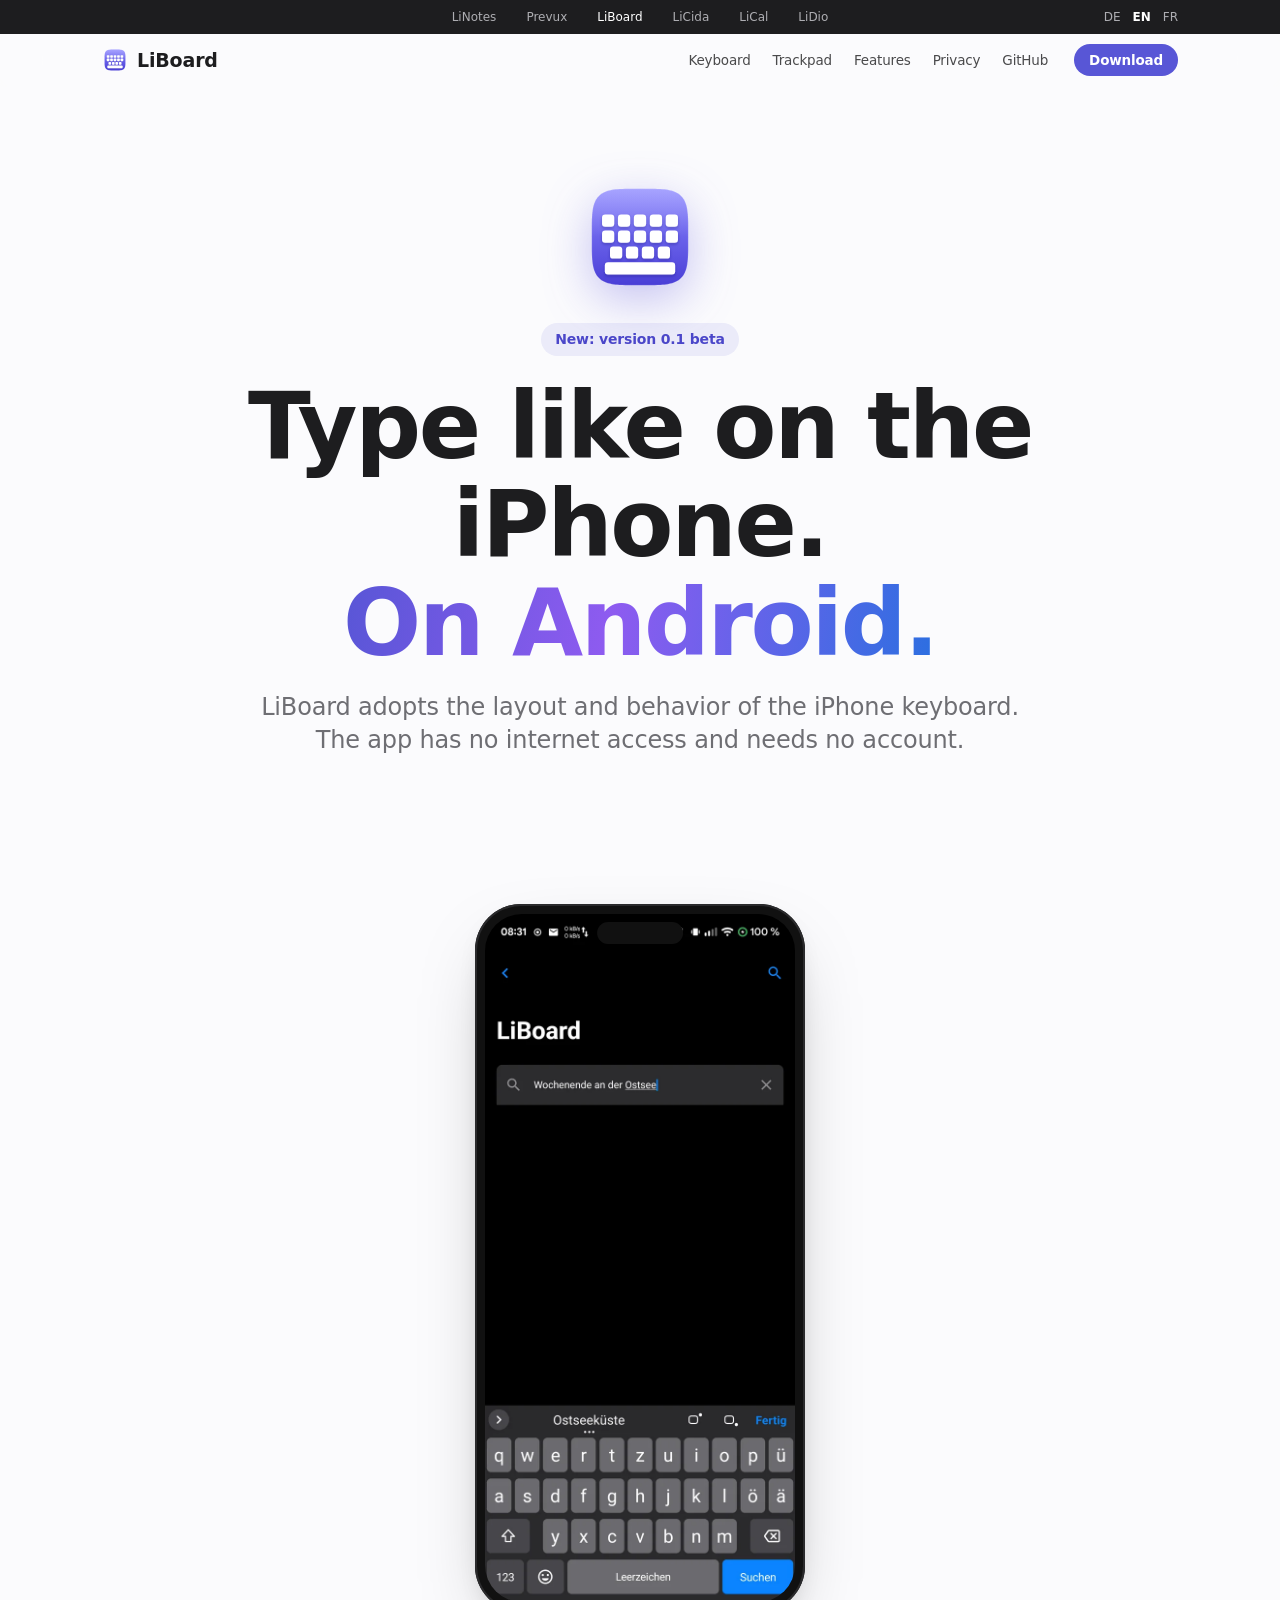
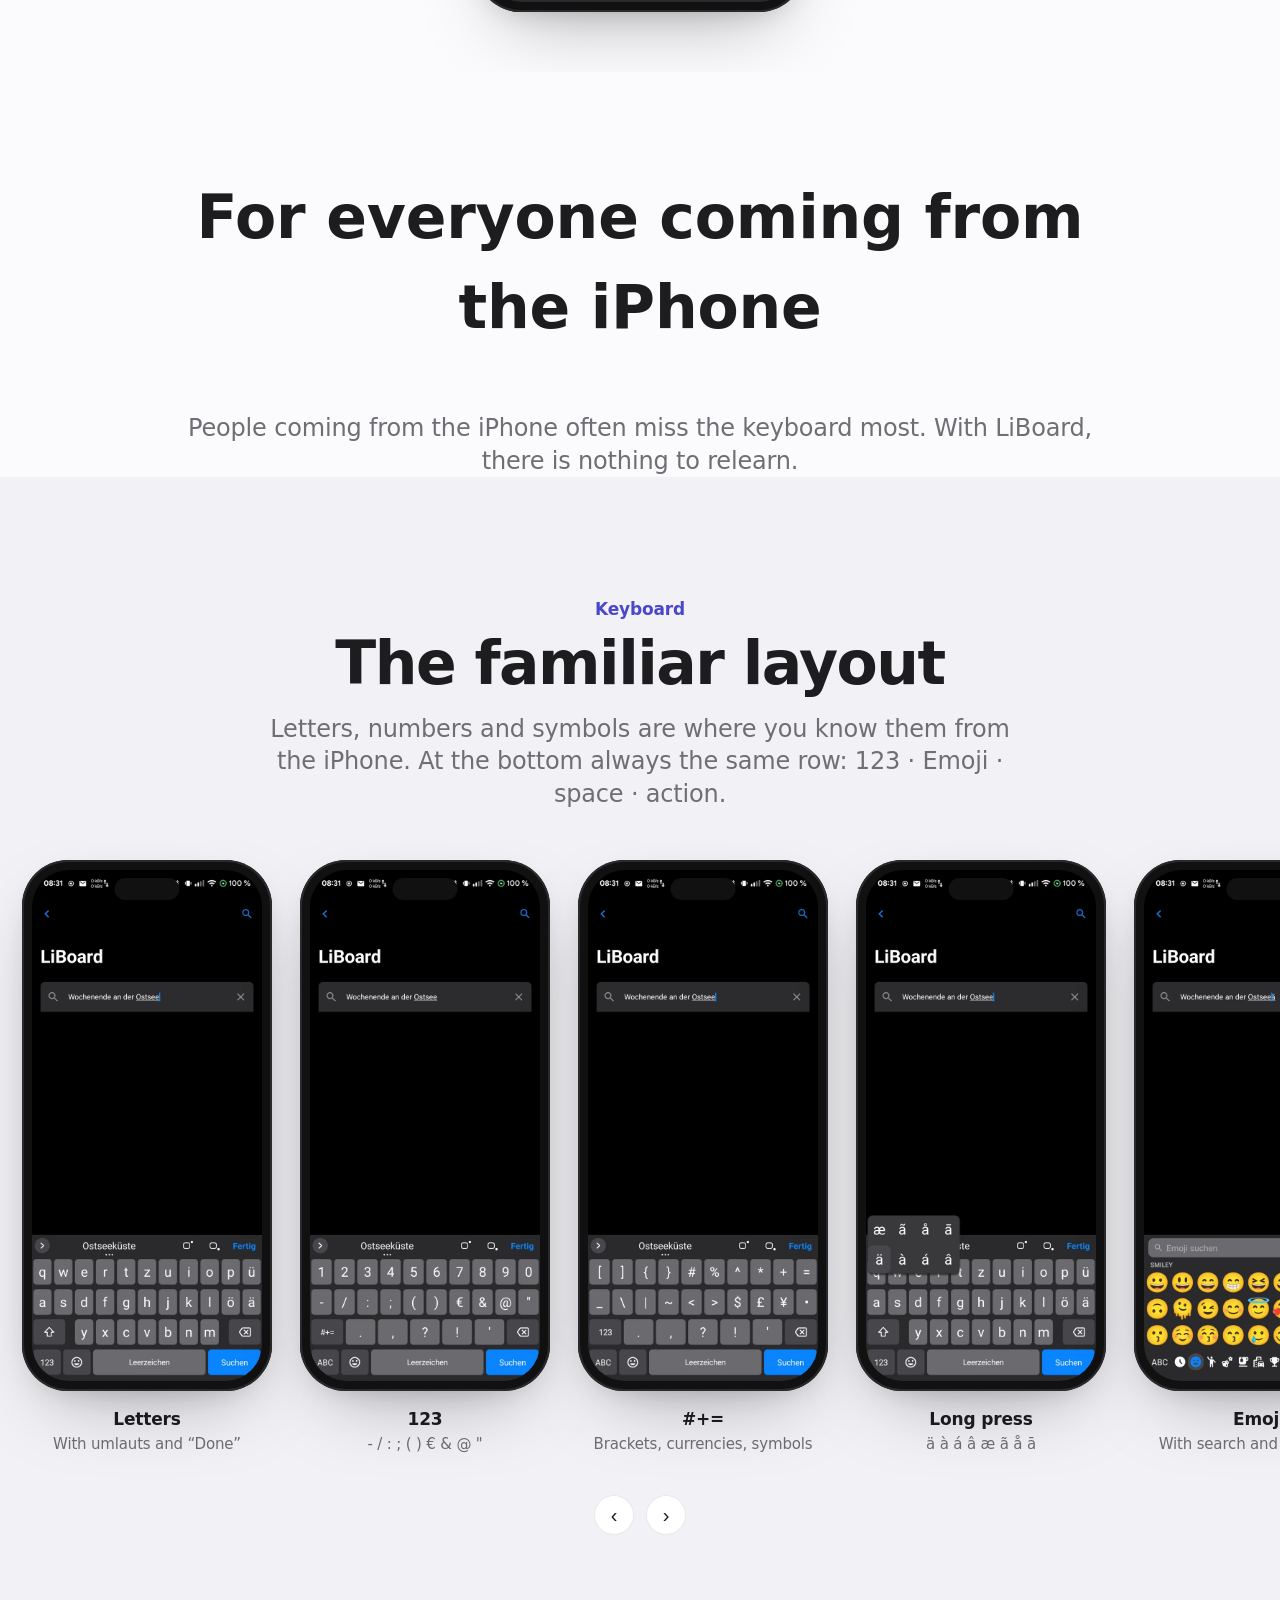
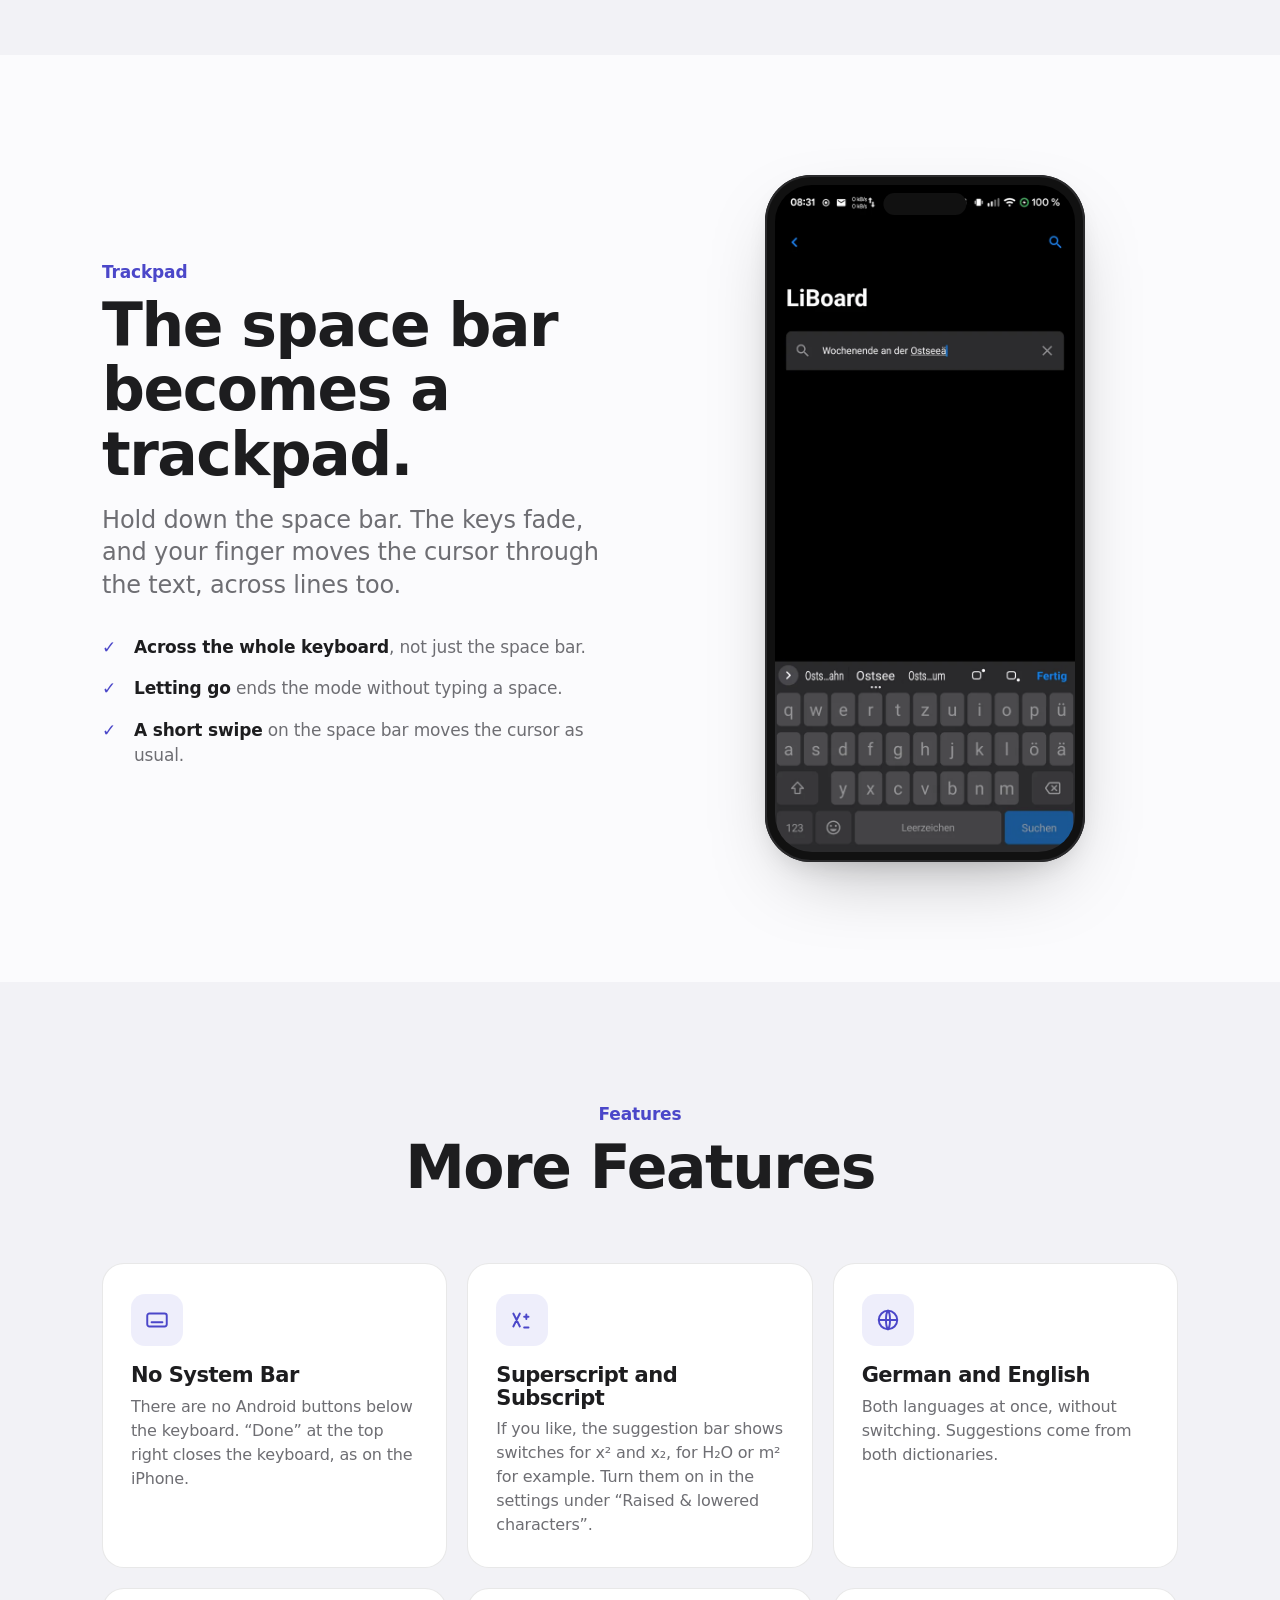
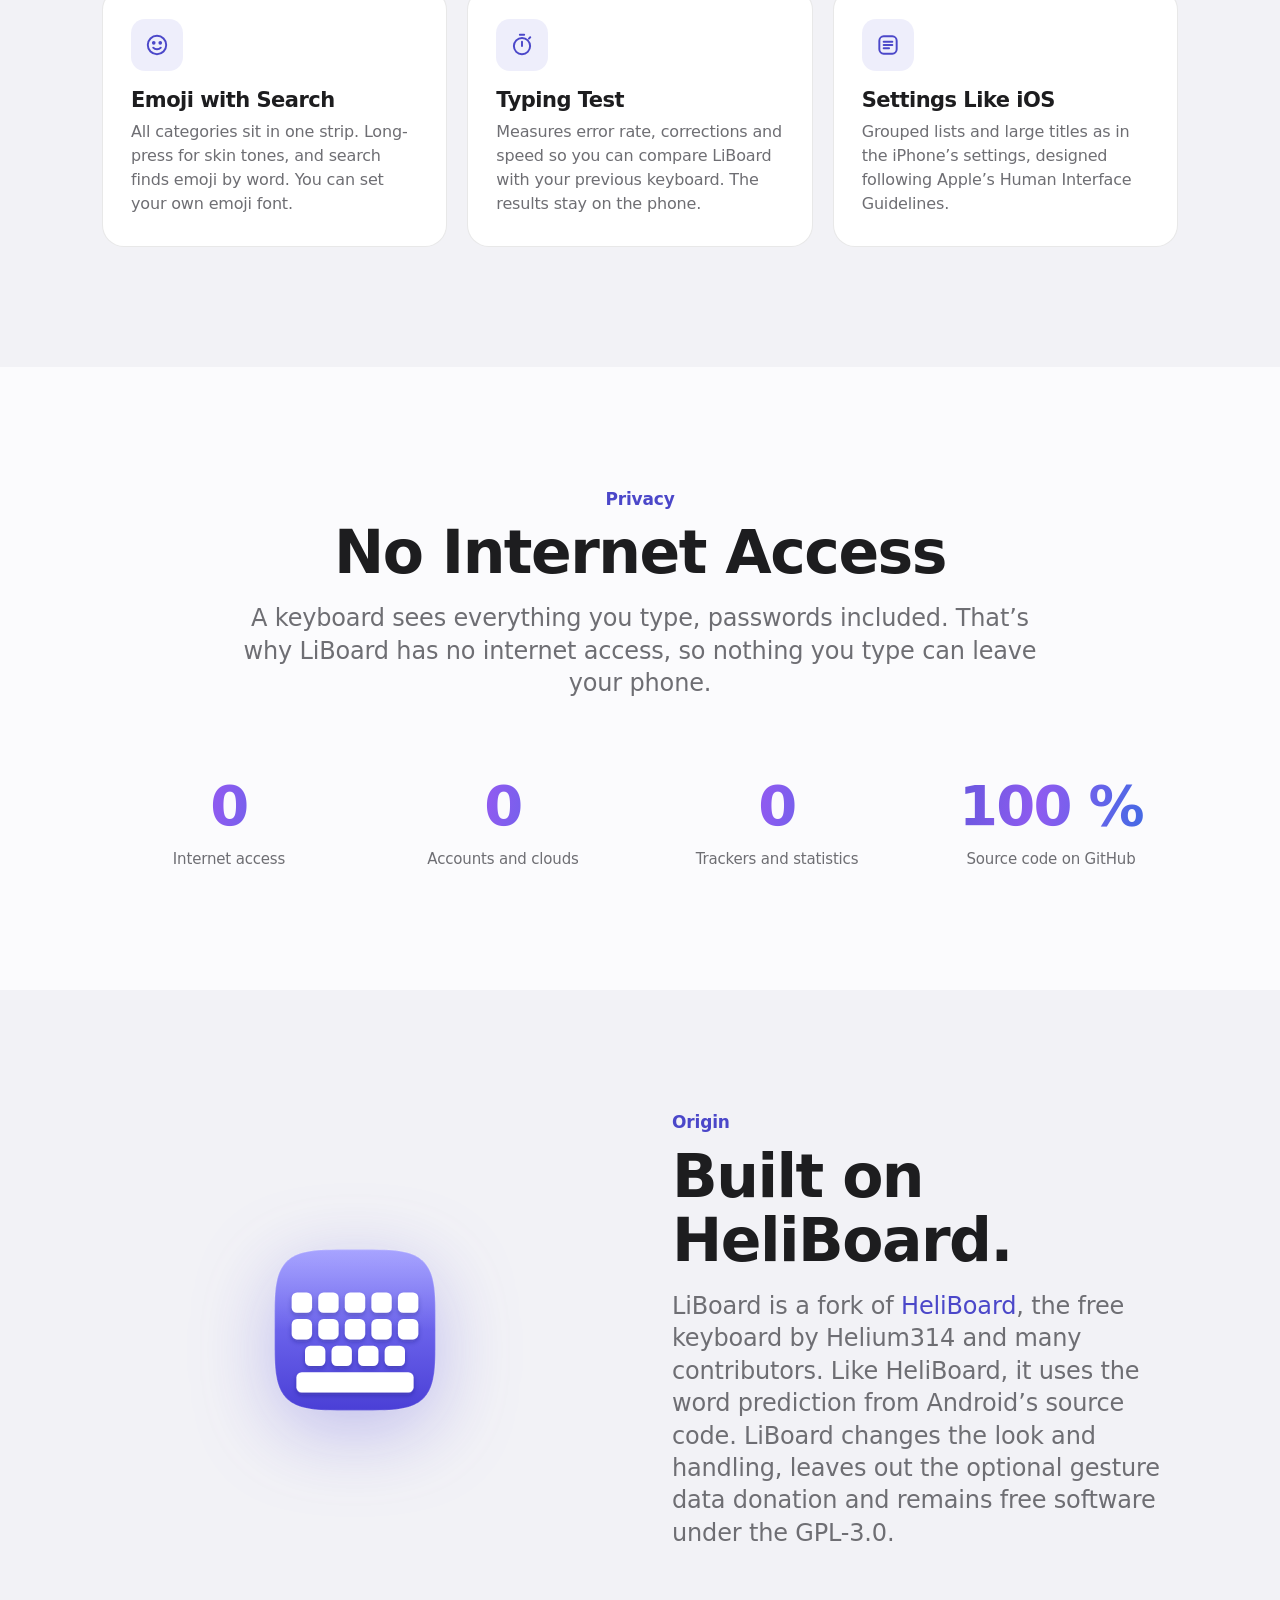
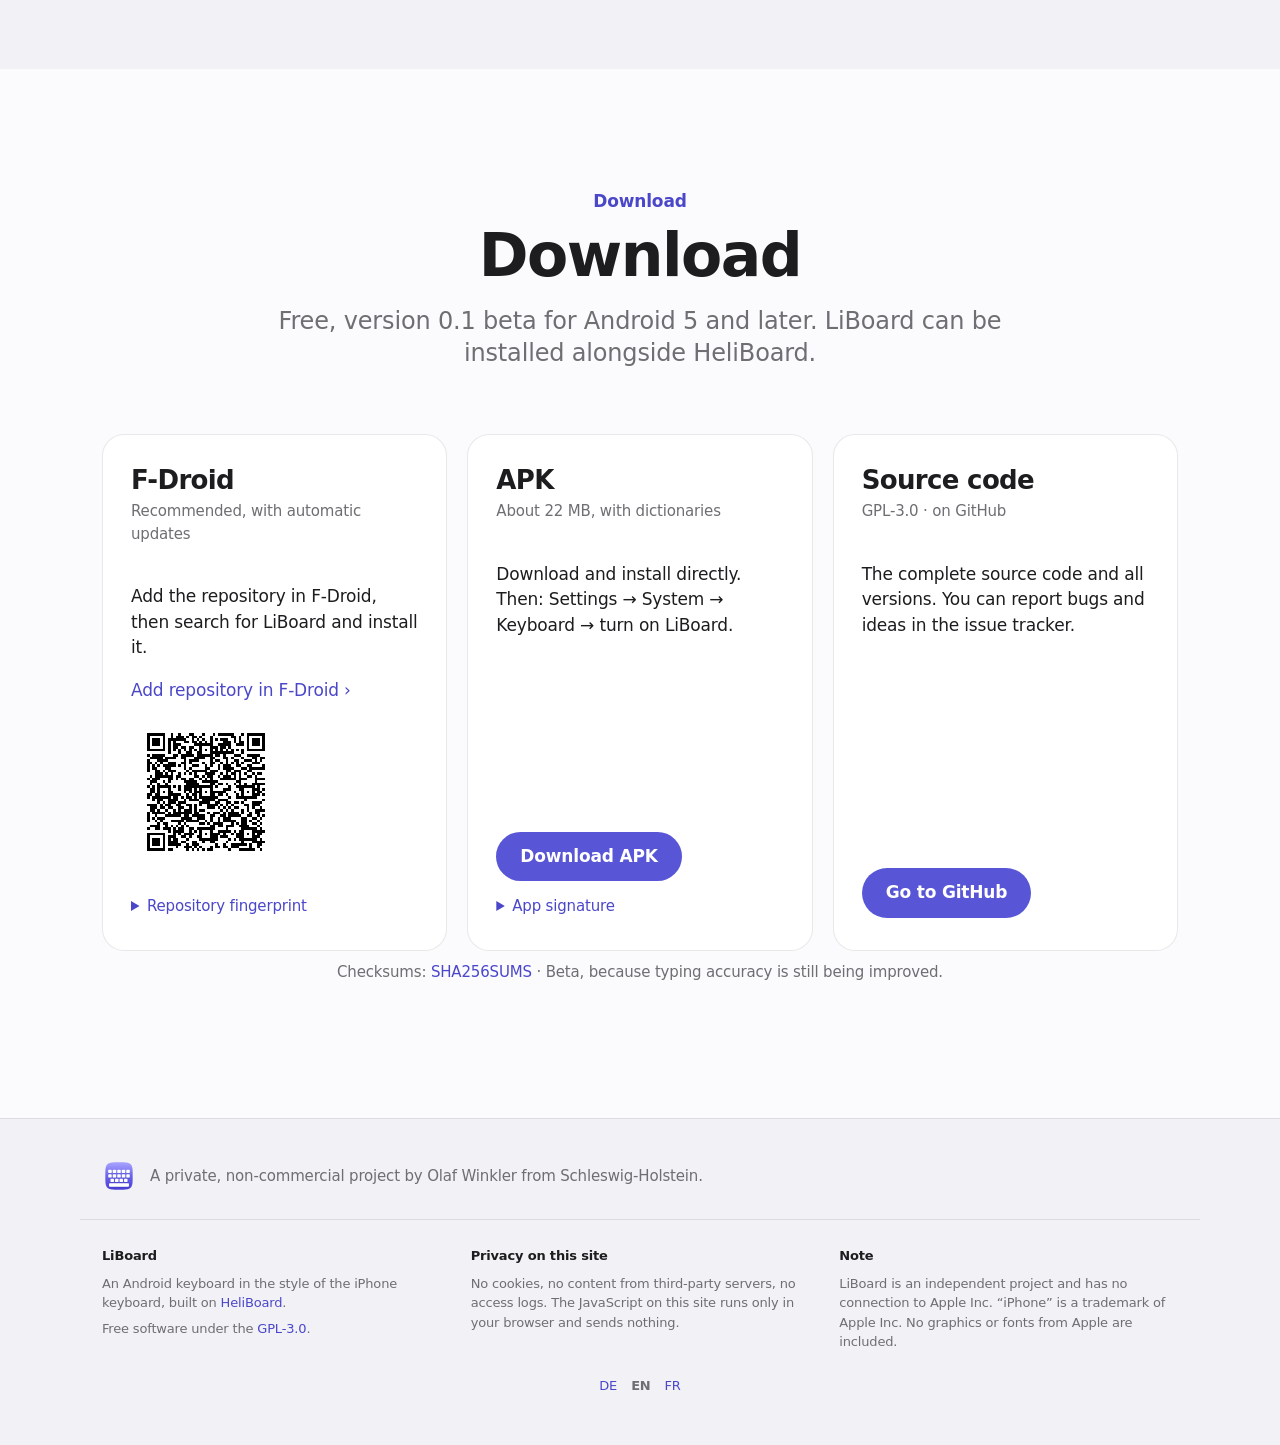
==== commit a26ebb1c: "[ef9647f0] Richards Durchsicht: „Fertig“ schließt die Tastatur, „keinen Internetzugang“, Gestendaten" ====
--- a/homepage/index.html
+++ b/homepage/index.html
@@ -126,7 +126,7 @@
       <h2 class="headline">Weitere Funktionen</h2>
     </div>
     <div class="tiles">
-      <div class="tile reveal"><div class="icon"><svg viewBox="0 0 24 24" fill="none" stroke="currentColor" stroke-width="1.8" stroke-linecap="round" stroke-linejoin="round"><rect x="3" y="6" width="18" height="12" rx="2"/><path d="M7 14h10"/></svg></div><h3>Ohne Systemleiste</h3><p>Unter der Tastatur stehen keine Android-Knöpfe mehr. „Fertig“ oben rechts blendet sie aus, wie auf dem iPhone.</p></div>
+      <div class="tile reveal"><div class="icon"><svg viewBox="0 0 24 24" fill="none" stroke="currentColor" stroke-width="1.8" stroke-linecap="round" stroke-linejoin="round"><rect x="3" y="6" width="18" height="12" rx="2"/><path d="M7 14h10"/></svg></div><h3>Ohne Systemleiste</h3><p>Unter der Tastatur stehen keine Android-Knöpfe mehr. „Fertig“ oben rechts schließt die Tastatur, wie auf dem iPhone.</p></div>
       <div class="tile reveal d1"><div class="icon"><svg viewBox="0 0 24 24" fill="none" stroke="currentColor" stroke-width="1.8" stroke-linecap="round" stroke-linejoin="round"><path d="M4 18l6-12M10 18L4 6M14 9h4M16 7v4M14 19h4"/></svg></div><h3>Hoch- und Tiefstellen</h3><p>Auf Wunsch zeigt die Vorschlagsleiste Schalter für x² und x₂, etwa für H₂O oder m². Einschalten in den Einstellungen unter „Hoch- &amp; tiefgestellte Zeichen“.</p></div>
       <div class="tile reveal d2"><div class="icon"><svg viewBox="0 0 24 24" fill="none" stroke="currentColor" stroke-width="1.8" stroke-linecap="round" stroke-linejoin="round"><circle cx="12" cy="12" r="8.5"/><path d="M3.5 12h17M12 3.5c2.5 2.6 2.5 14.4 0 17M12 3.5c-2.5 2.6-2.5 14.4 0 17"/></svg></div><h3>Deutsch und Englisch</h3><p>Beide Sprachen gleichzeitig, ohne Umschalten. Die Vorschläge kommen aus beiden Wörterbüchern.</p></div>
       <div class="tile reveal"><div class="icon"><svg viewBox="0 0 24 24" fill="none" stroke="currentColor" stroke-width="1.8" stroke-linecap="round" stroke-linejoin="round"><circle cx="12" cy="12" r="8.5"/><path d="M8.5 14.5c1.8 2 5.2 2 7 0"/><circle cx="9" cy="10" r=".8" fill="currentColor"/><circle cx="15" cy="10" r=".8" fill="currentColor"/></svg></div><h3>Emoji mit Suche</h3><p>Alle Kategorien liegen in einem Band. Hautfarben wählst du per langem Druck, und die Suche findet Emoji nach Begriffen. Eine eigene Emoji-Schrift lässt sich einstellen.</p></div>
@@ -142,7 +142,7 @@
     <div class="section-head reveal">
       <p class="eyebrow">Datenschutz</p>
       <h2 class="headline">Ohne Internetzugang</h2>
-      <p class="lead">Eine Tastatur bekommt alles mit, was du tippst, auch Passwörter. Deshalb fehlt LiBoard die Berechtigung fürs Internet, und nichts davon kann dein Handy verlassen.</p>
+      <p class="lead">Eine Tastatur bekommt alles mit, was du tippst, auch Passwörter. Deshalb hat LiBoard keinen Internetzugang. Nichts davon kann dein Handy verlassen.</p>
     </div>
     <div class="facts">
       <div class="reveal"><div class="num gradient-text">0</div><div class="lbl">Internetzugang</div></div>
@@ -160,7 +160,7 @@
       <div class="reveal">
         <p class="eyebrow">Herkunft</p>
         <h2 class="headline">Aufgebaut auf<br>HeliBoard.</h2>
-        <p class="lead">LiBoard ist ein Fork von <a href="https://github.com/HeliBorg/HeliBoard">HeliBoard</a>, der freien Tastatur von Helium314 und vielen Mitwirkenden. Die Tipp-Erkennung stammt wie dort aus dem Android-Quelltext. LiBoard ändert Aussehen und Bedienung, entfernt die freiwillige Datensammlung und bleibt freie Software unter der GPL-3.0.</p>
+        <p class="lead">LiBoard ist ein Fork von <a href="https://github.com/HeliBorg/HeliBoard">HeliBoard</a>, der freien Tastatur von Helium314 und vielen Mitwirkenden. Die Tipp-Erkennung stammt wie dort aus dem Android-Quelltext. LiBoard ändert Aussehen und Bedienung, lässt die freiwillige Spende von Gestendaten weg und bleibt freie Software unter der GPL-3.0.</p>
       </div>
       <div class="reveal d1 center"><img src="liboard.svg" alt="" width="200" height="200" style="margin: 0 auto; filter: drop-shadow(0 20px 40px rgba(74,63,214,.3))"></div>
     </div>
@@ -173,7 +173,7 @@
     <div class="section-head reveal">
       <p class="eyebrow">Laden</p>
       <h2 class="headline">Herunterladen</h2>
-      <p class="lead">Kostenlos, Version 0.1.0 Beta für Android 5 und neuer. LiBoard lässt sich neben HeliBoard installieren.</p>
+      <p class="lead">Kostenlos, Version 0.1 Beta für Android 5 und neuer. LiBoard lässt sich neben HeliBoard installieren.</p>
     </div>
     <div class="downloads">
       <div class="download reveal">
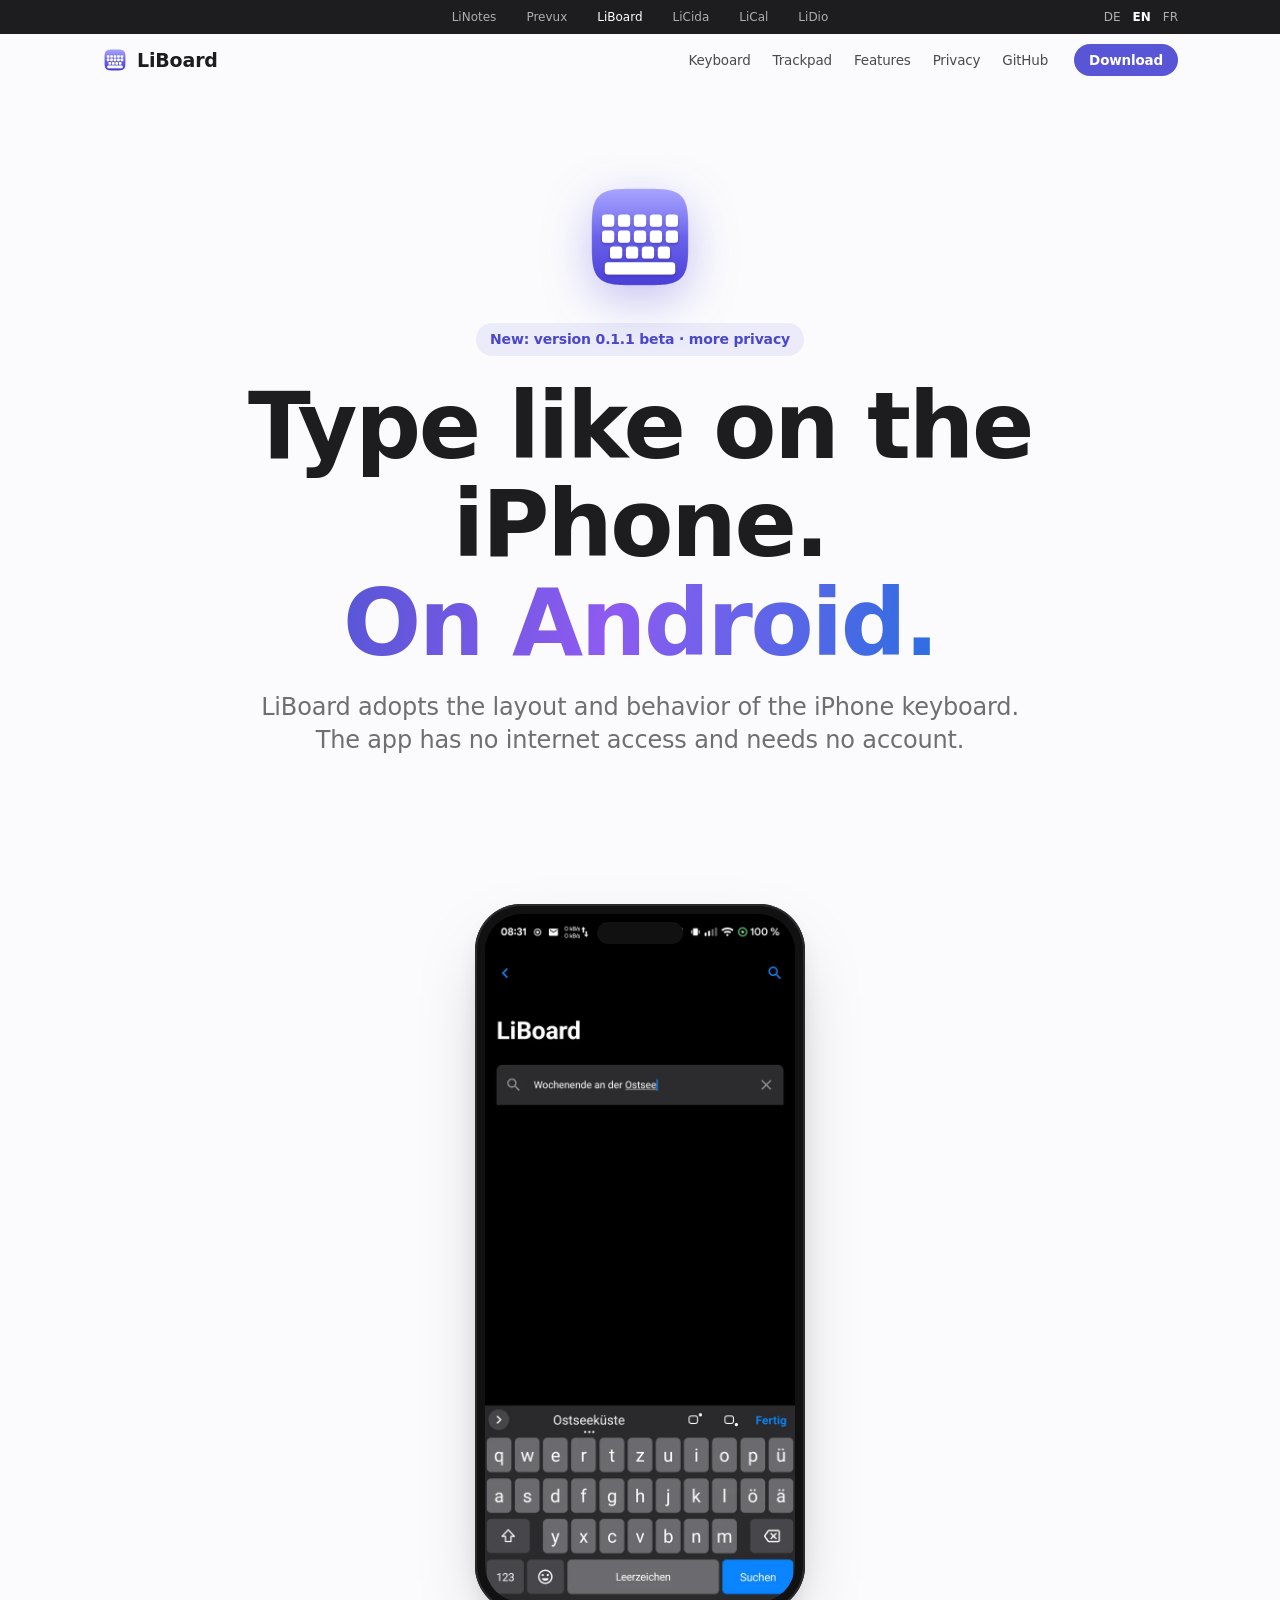
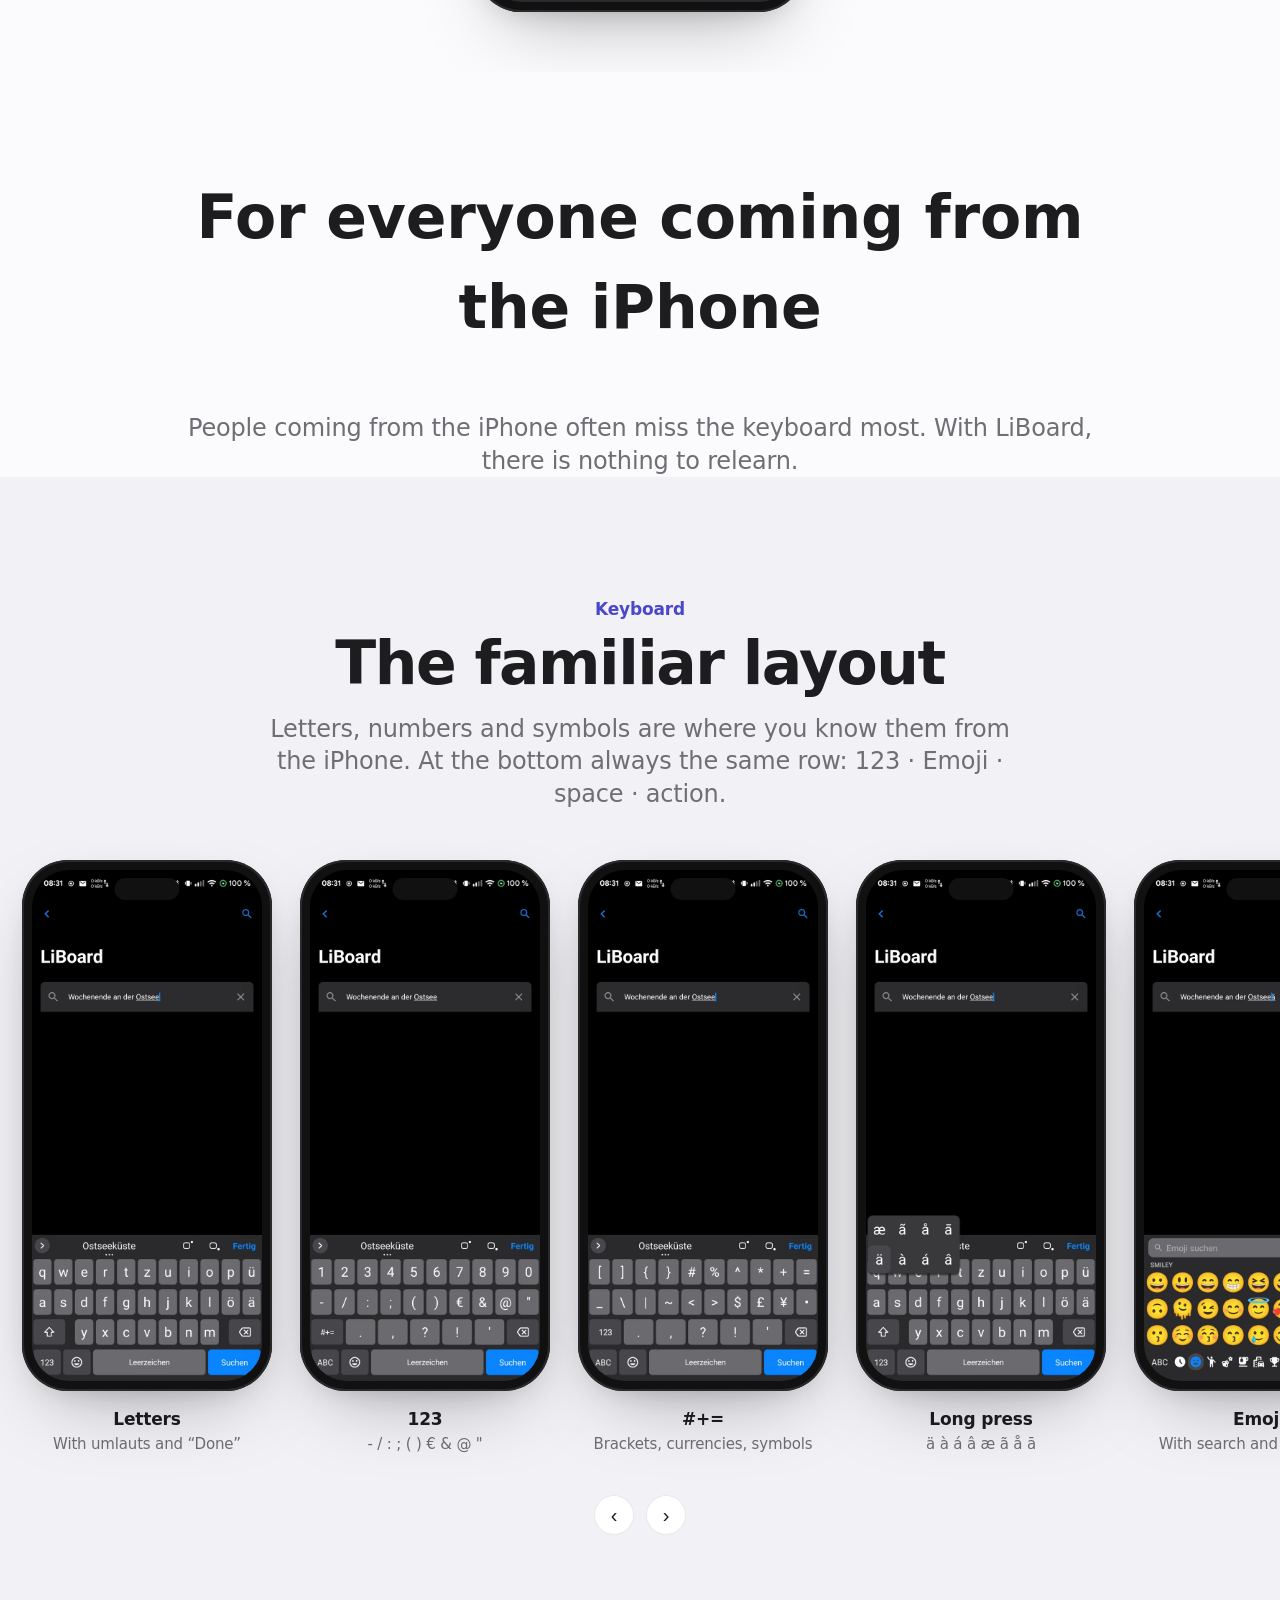
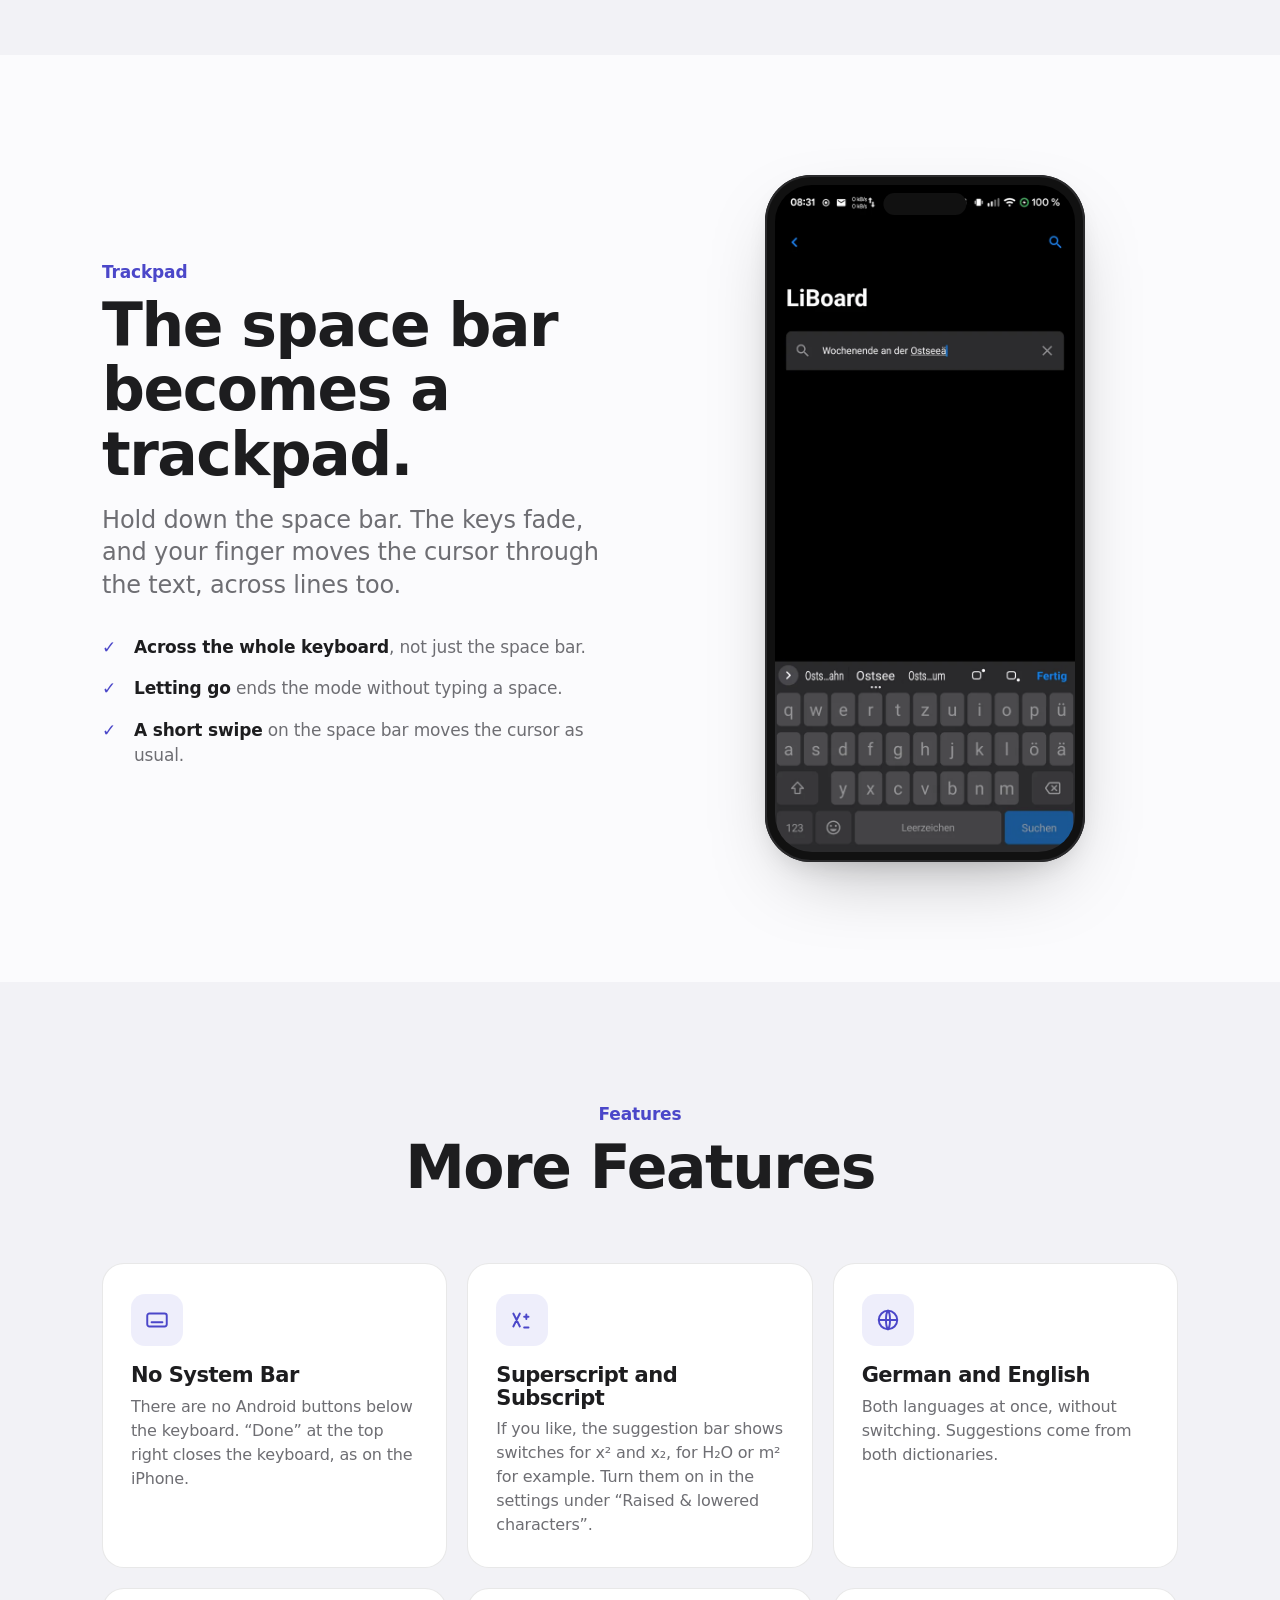
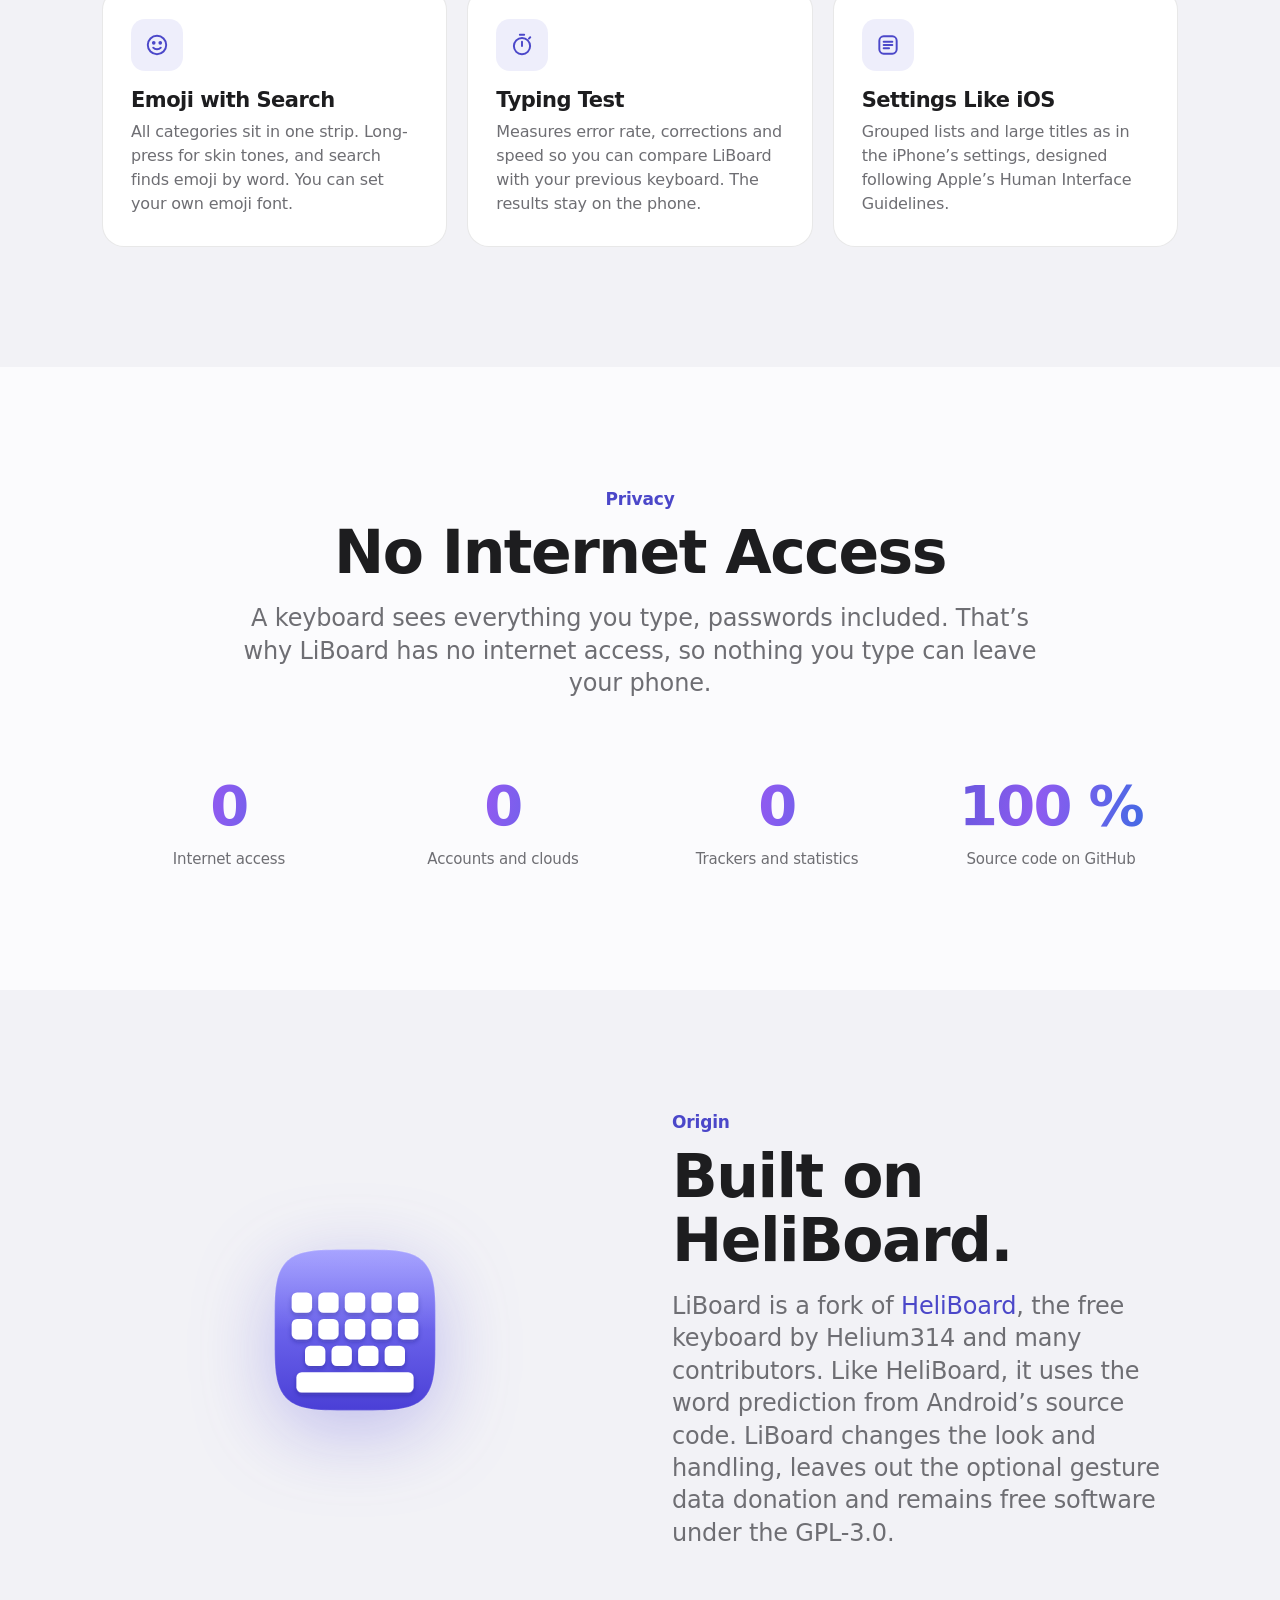
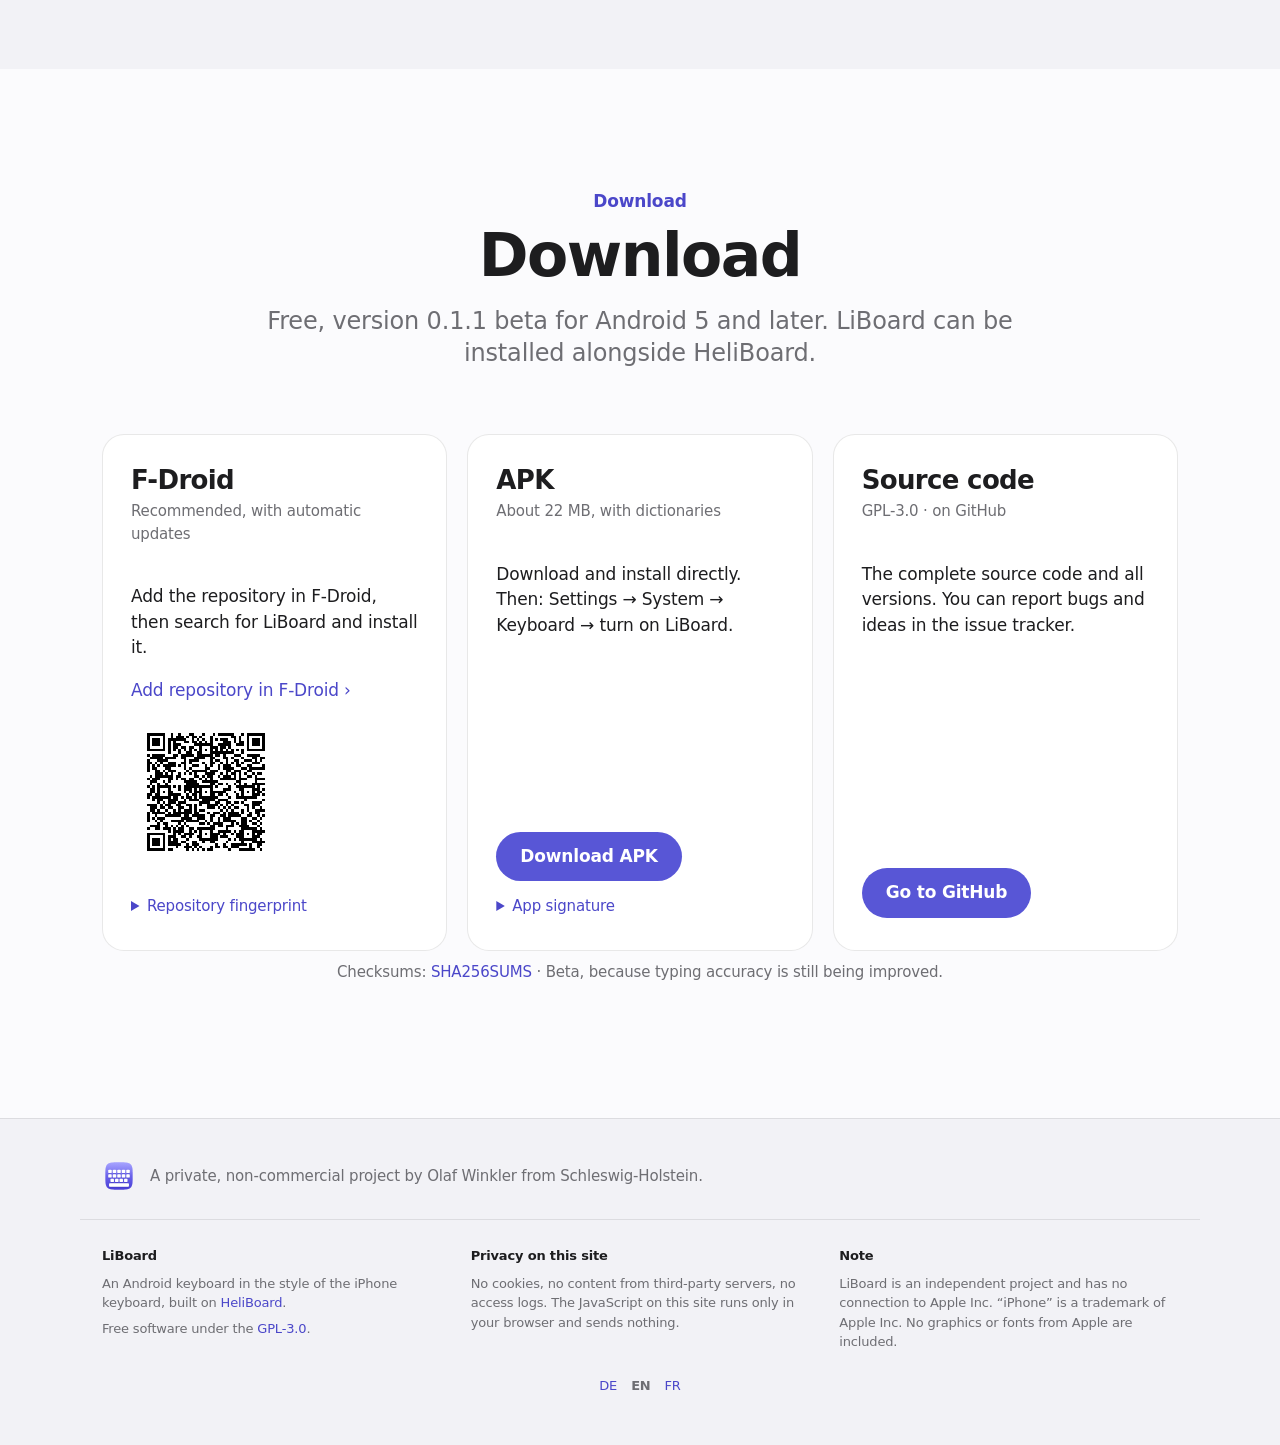
==== commit f66d8c7d: "Homepage: LiBoard 0.1.1 Beta Co-Authored-By: Claude Opus 5.5 <noreply@anthropic.com>" ====
--- a/homepage/index.html
+++ b/homepage/index.html
@@ -61,7 +61,7 @@
 <section class="hero">
   <div class="wrap">
     <img class="app-icon reveal" src="liboard.svg" alt="LiBoard-Symbol" width="120" height="120">
-    <span class="badge reveal">Neu: Version 0.1 Beta</span>
+    <span class="badge reveal">Neu: Version 0.1.1 Beta · mehr Privatsphäre</span>
     <h1 class="display reveal d1">Tippen wie auf dem iPhone.<br><span class="gradient-text">Auf Android.</span></h1>
     <p class="lead reveal d2">LiBoard übernimmt Aufbau und Bedienung der iPhone-Tastatur.<br>Die App hat keinen Internetzugang und braucht kein Konto.</p>
     <div class="actions reveal d3">
@@ -173,7 +173,7 @@
     <div class="section-head reveal">
       <p class="eyebrow">Laden</p>
       <h2 class="headline">Herunterladen</h2>
-      <p class="lead">Kostenlos, Version 0.1 Beta für Android 5 und neuer. LiBoard lässt sich neben HeliBoard installieren.</p>
+      <p class="lead">Kostenlos, Version 0.1.1 Beta für Android 5 und neuer. LiBoard lässt sich neben HeliBoard installieren.</p>
     </div>
     <div class="downloads">
       <div class="download reveal">
@@ -194,7 +194,7 @@
         <div class="grow">
           <p>Direkt herunterladen und installieren. Danach: Einstellungen → System → Tastatur → LiBoard einschalten.</p>
         </div>
-        <a class="btn" href="download/LiBoard-0.1.0.apk">APK laden</a>
+        <a class="btn" href="download/LiBoard-0.1.1.apk">APK laden</a>
         <details><summary>App-Signatur</summary>
           <p>SHA-256: <code style="word-break: break-all">fdf9c1947bb6b0b5d571ccac64b3bc1ae7ab3367a38dc0927f9d42bcdb1f946a</code></p>
         </details>
